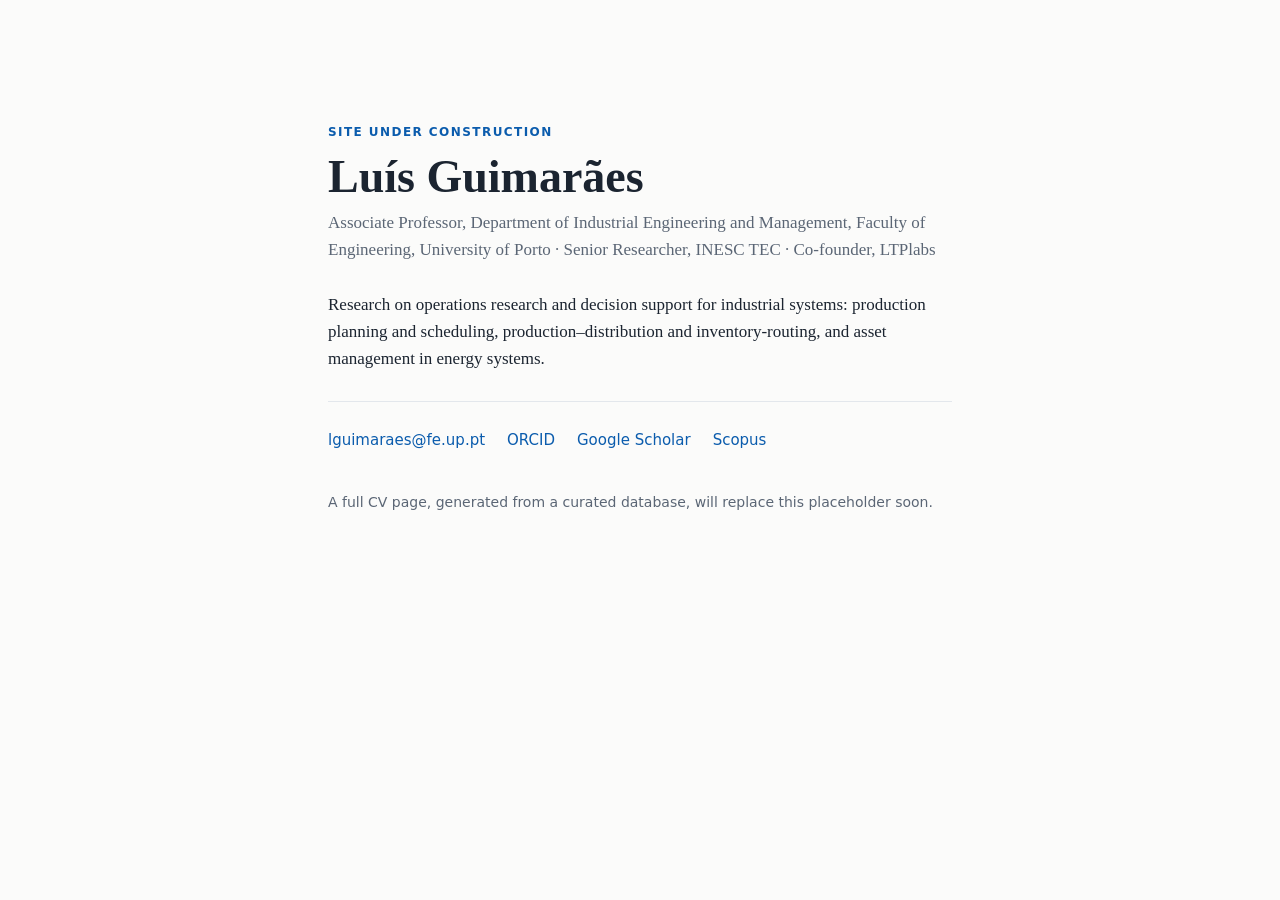
==== index.html @ d5c5f900 "Página provisória Co-Authored-By: Claude Opus 5.5 <noreply@anthropic.com> Claude-Session: https://cl" ====
<!DOCTYPE html>
<html lang="en">
<head>
<meta charset="utf-8">
<meta name="viewport" content="width=device-width, initial-scale=1">
<title>Luís Guimarães — Associate Professor, FEUP</title>
<meta name="description" content="Luís Guimarães, Associate Professor of Industrial Engineering and Management at the Faculty of Engineering, University of Porto. Operations research, production planning, asset management.">
<meta name="robots" content="noindex">
<style>
  :root { --ink:#1b2430; --muted:#5b6675; --line:#e3e7ec; --accent:#0b5cad; --bg:#fbfbfa; }
  * { box-sizing:border-box; }
  body { margin:0; background:var(--bg); color:var(--ink);
         font:17px/1.6 "Iowan Old Style","Palatino Linotype",Palatino,Georgia,serif; }
  main { max-width:680px; margin:0 auto; padding:14vh 28px 64px; }
  .tag { font:600 12px/1 system-ui,-apple-system,"Segoe UI",sans-serif; letter-spacing:.12em;
         text-transform:uppercase; color:var(--accent); }
  h1 { font-size:clamp(34px,6vw,46px); line-height:1.1; margin:14px 0 6px; font-weight:600; }
  .role { color:var(--muted); margin:0 0 28px; }
  hr { border:0; border-top:1px solid var(--line); margin:28px 0; }
  p { margin:0 0 14px; }
  nav { display:flex; flex-wrap:wrap; gap:10px 22px; font:500 15px/1.4 system-ui,-apple-system,"Segoe UI",sans-serif; }
  a { color:var(--accent); text-decoration:none; border-bottom:1px solid transparent; }
  a:hover, a:focus-visible { border-bottom-color:currentColor; }
  .note { margin-top:40px; font:14px/1.5 system-ui,-apple-system,"Segoe UI",sans-serif; color:var(--muted); }
</style>
</head>
<body>
<main>
  <div class="tag">Site under construction</div>
  <h1>Luís Guimarães</h1>
  <p class="role">Associate Professor, Department of Industrial Engineering and Management, Faculty of Engineering, University of Porto · Senior Researcher, INESC TEC · Co-founder, LTPlabs</p>
  <p>Research on operations research and decision support for industrial systems: production planning and scheduling, production–distribution and inventory-routing, and asset management in energy systems.</p>
  <hr>
  <nav aria-label="Profiles">
    <a href="mailto:lguimaraes@fe.up.pt">lguimaraes@fe.up.pt</a>
    <a href="https://orcid.org/0000-0002-6293-5691">ORCID</a>
    <a href="https://scholar.google.com/citations?user=n98JP14AAAAJ">Google Scholar</a>
    <a href="https://www.scopus.com/authid/detail.uri?authorId=37077129000">Scopus</a>
  </nav>
  <p class="note">A full CV page, generated from a curated database, will replace this placeholder soon.</p>
</main>
</body>
</html>
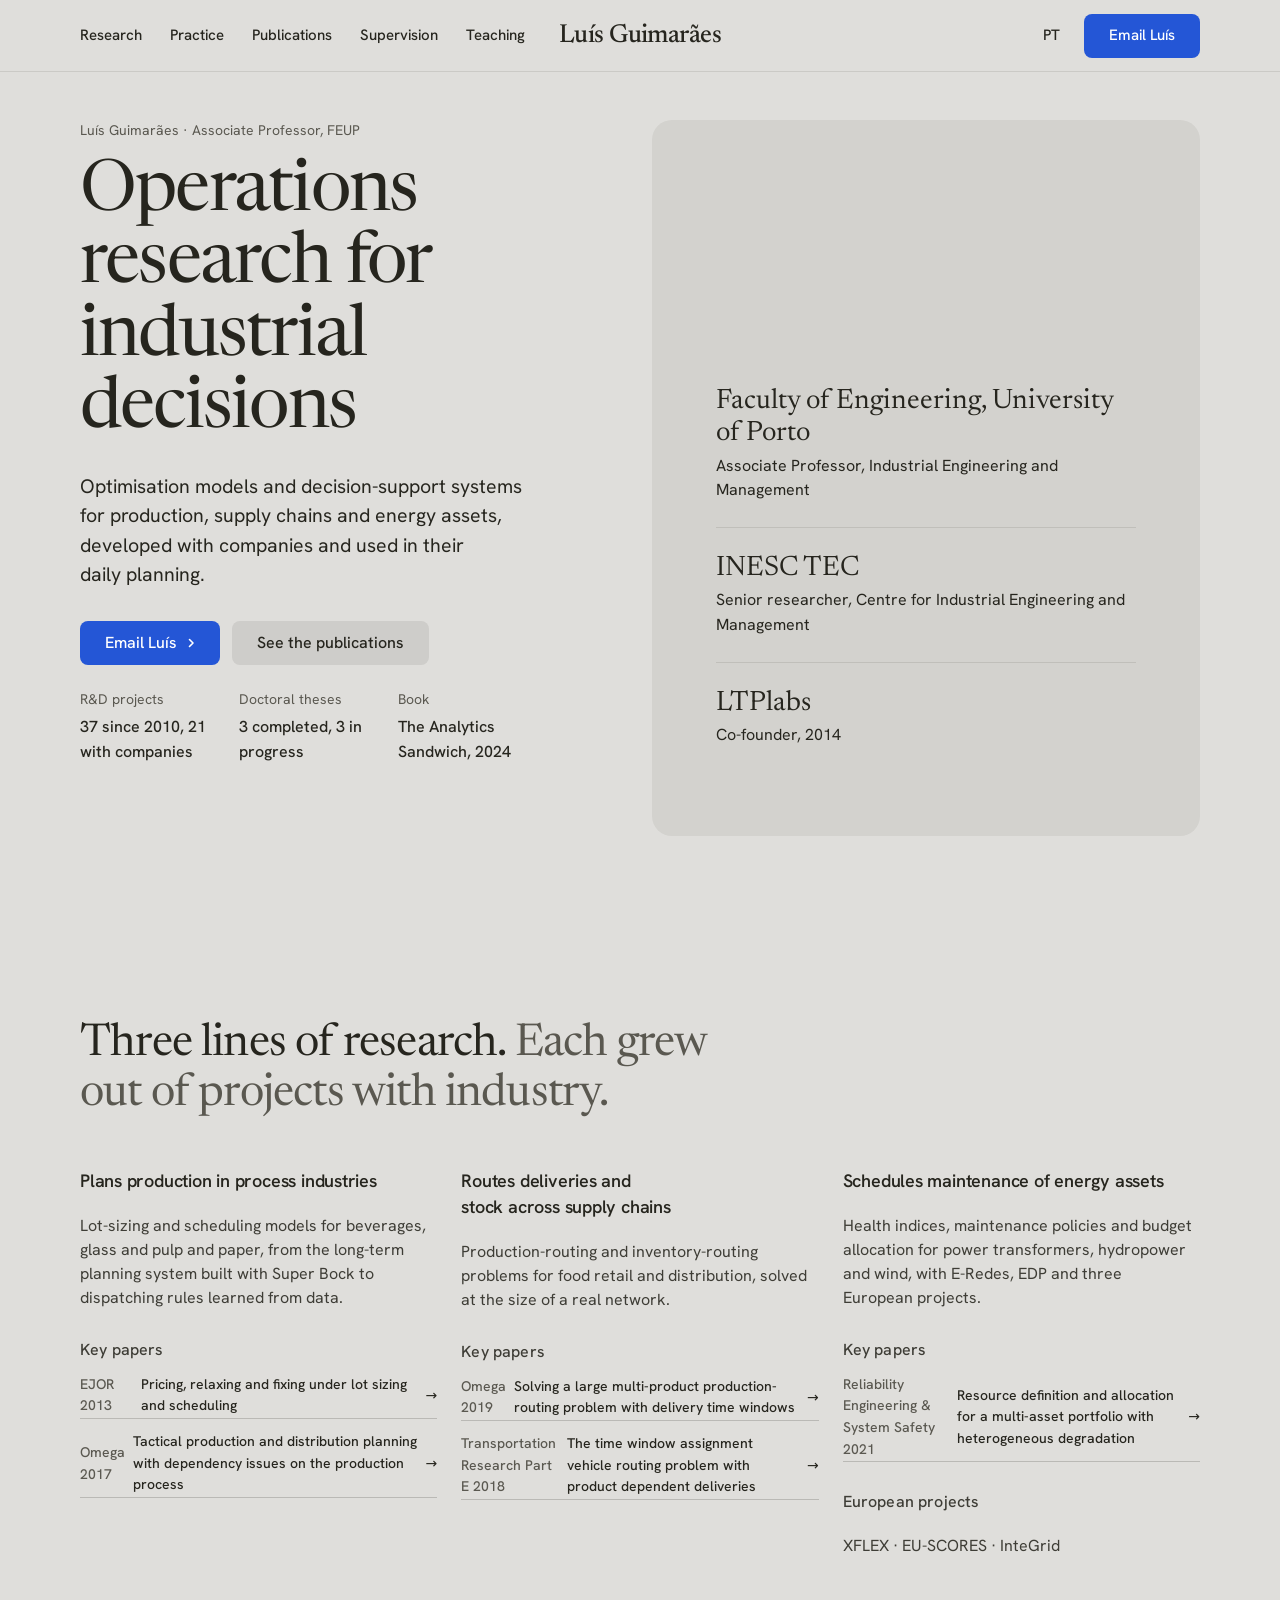
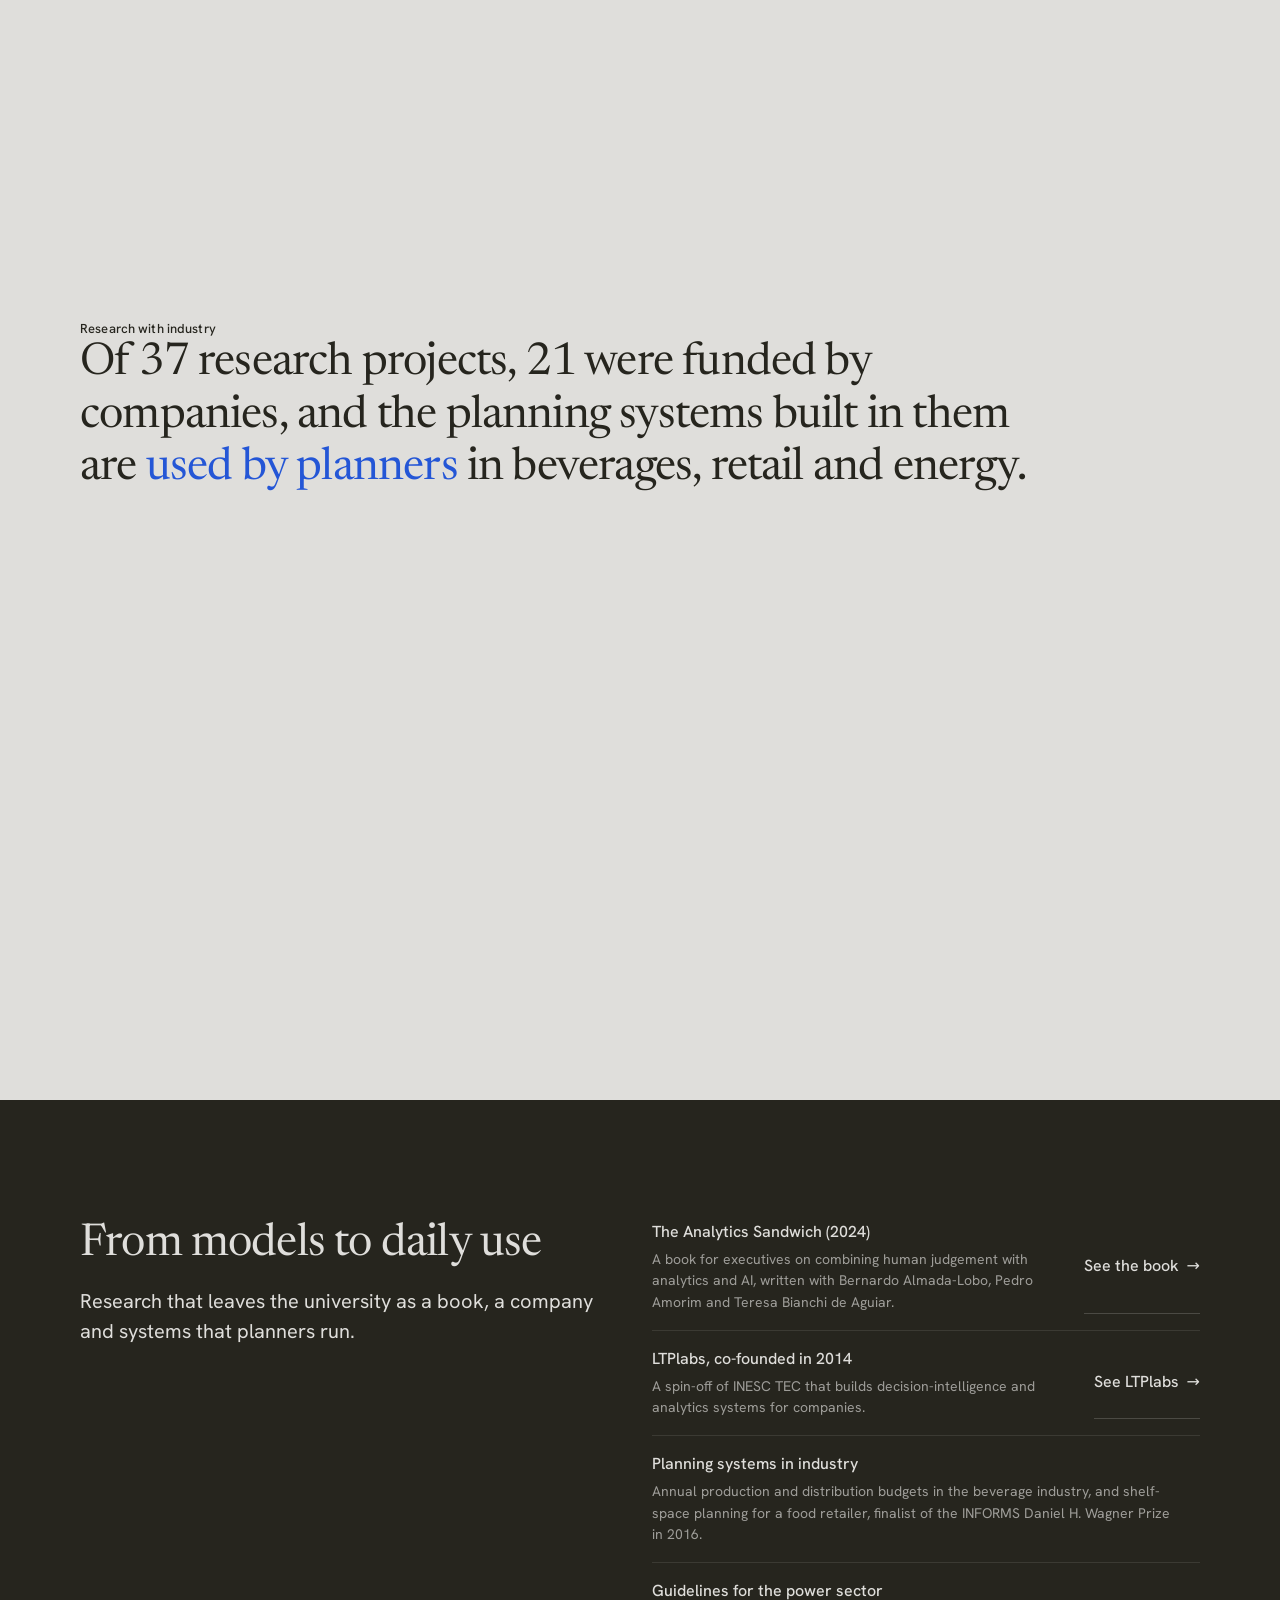
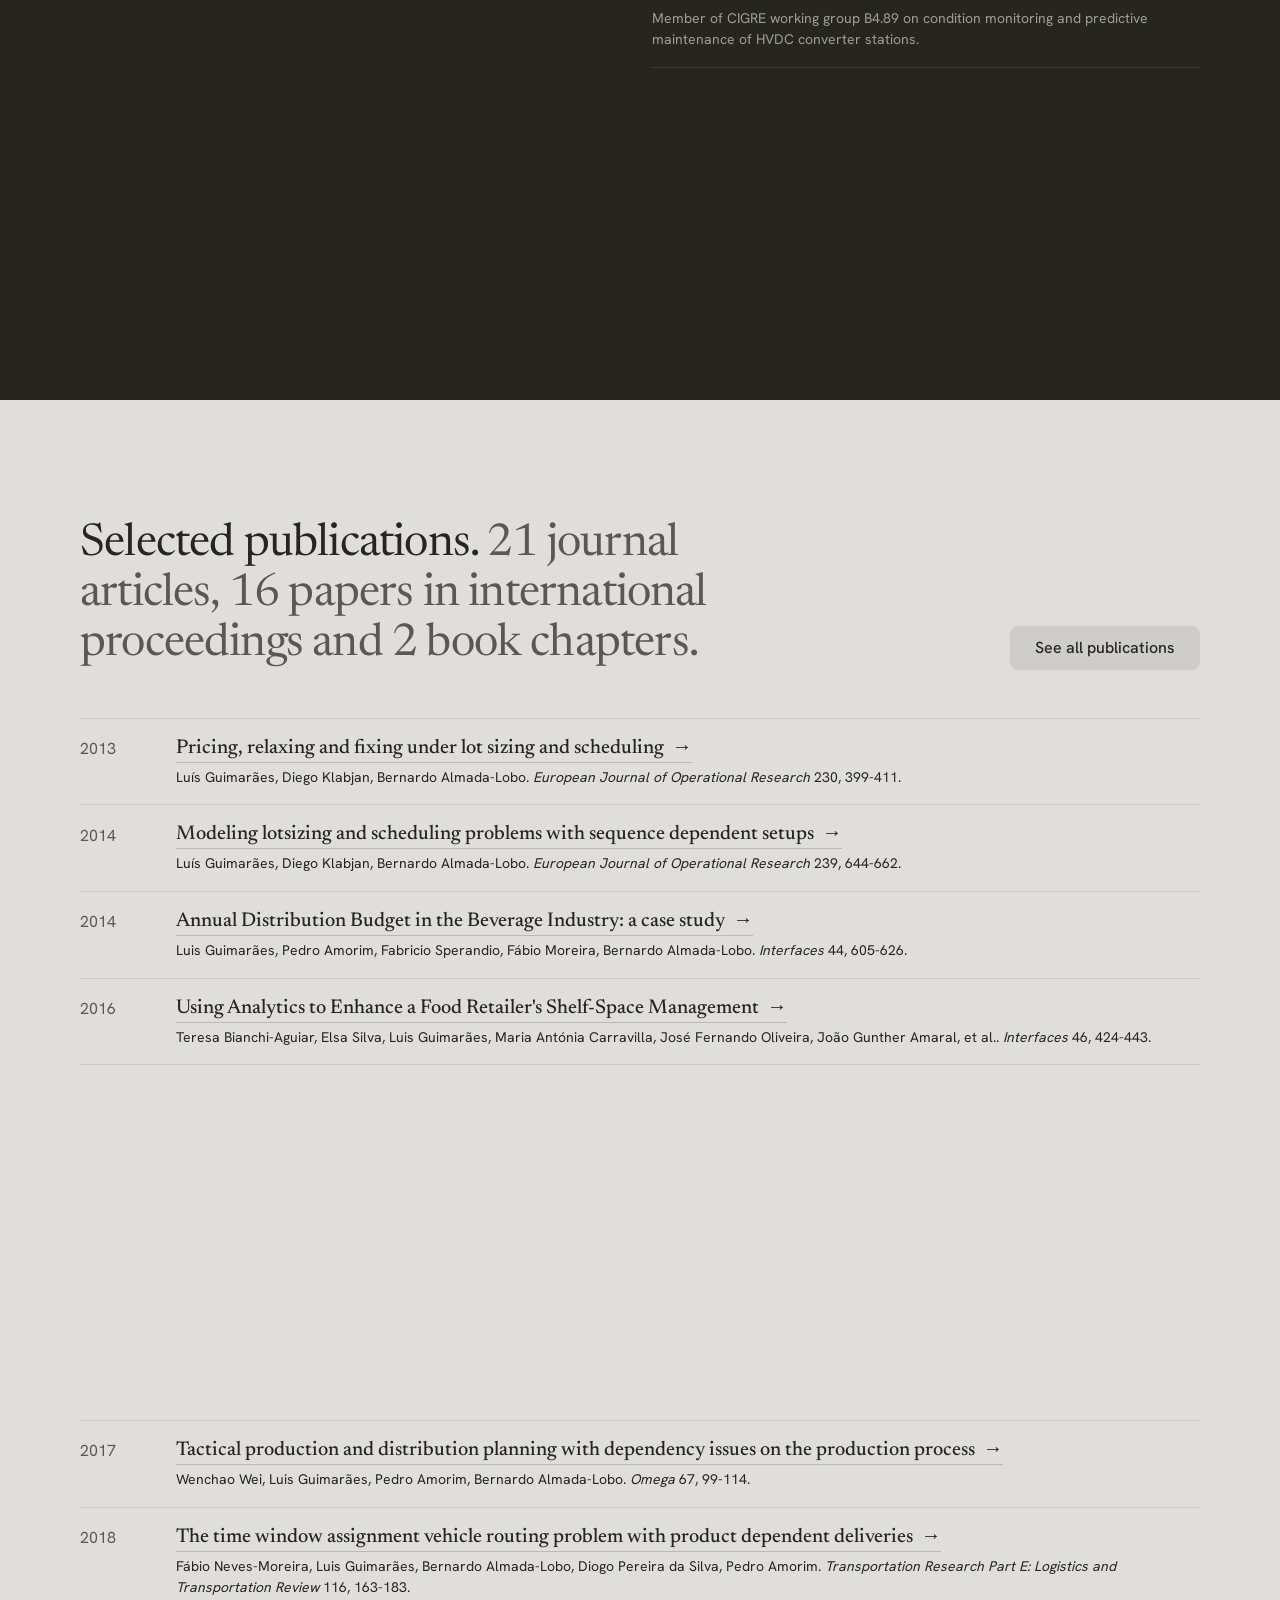
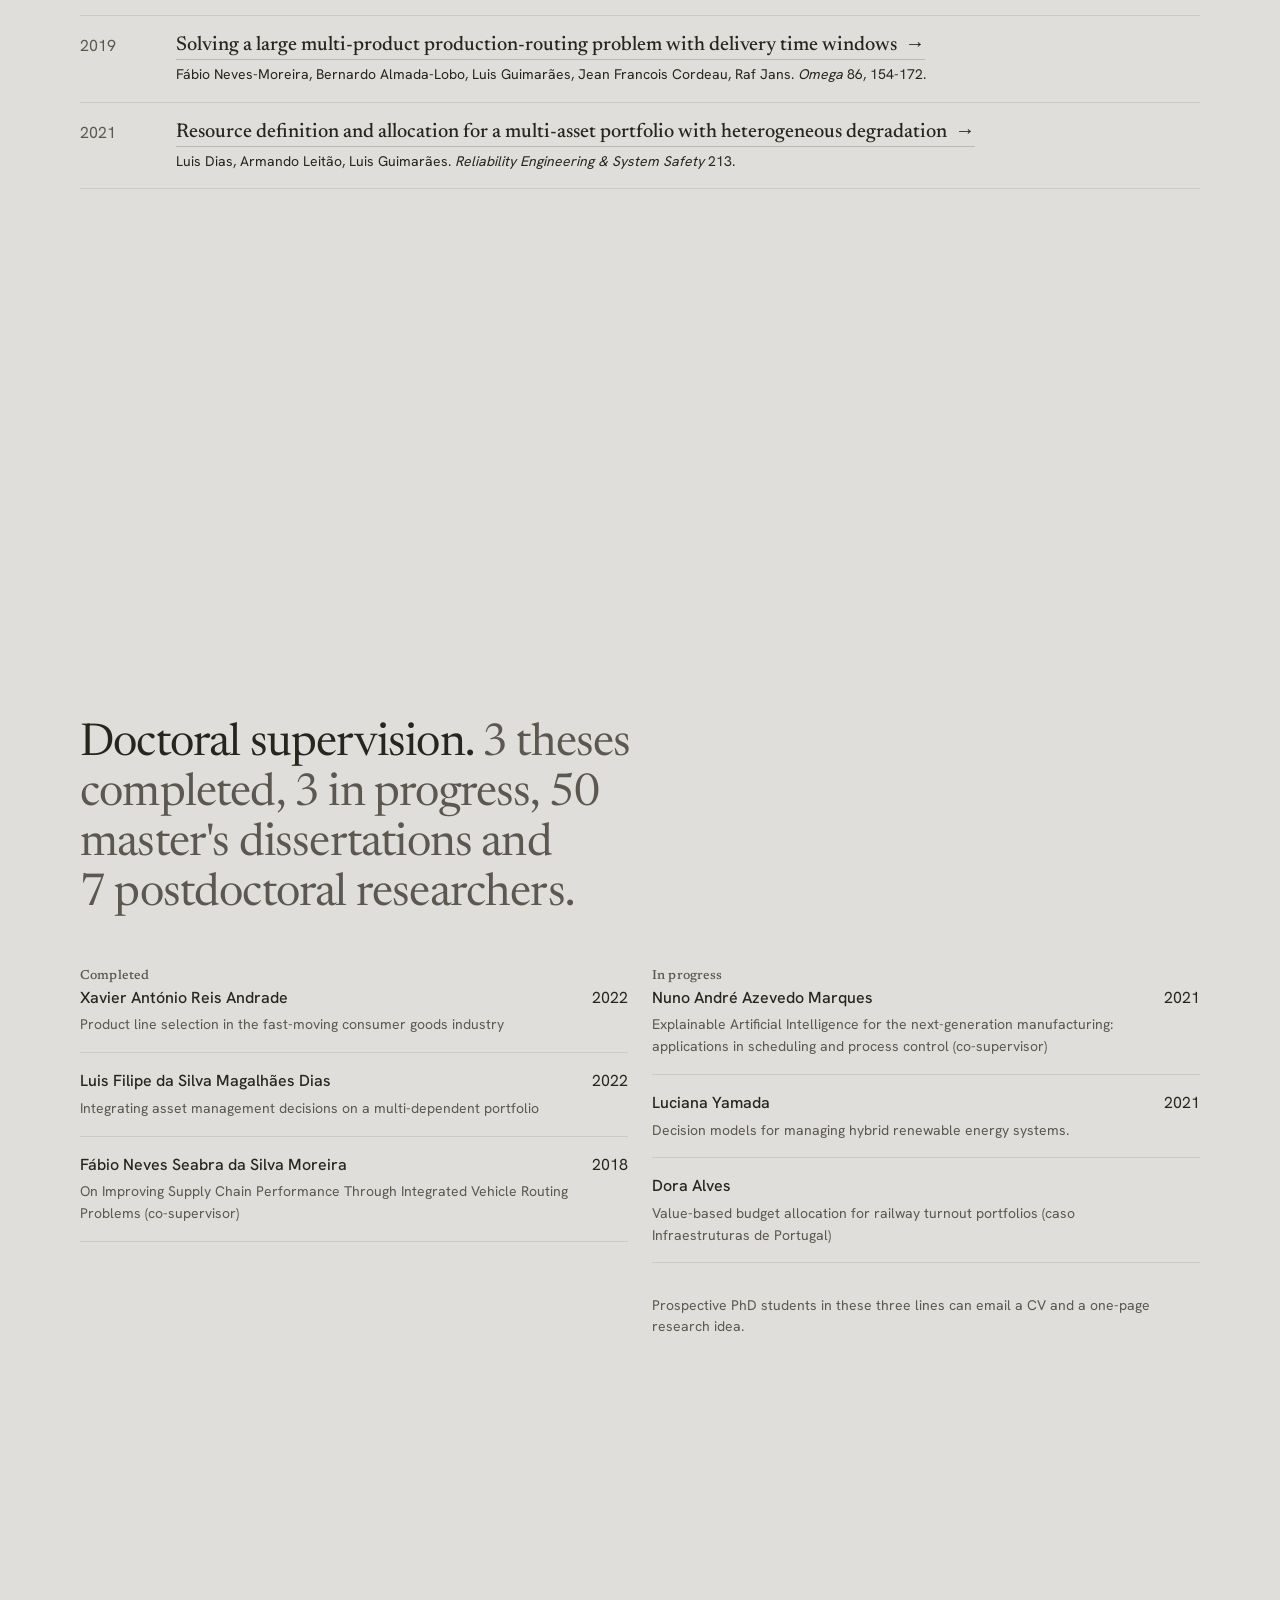
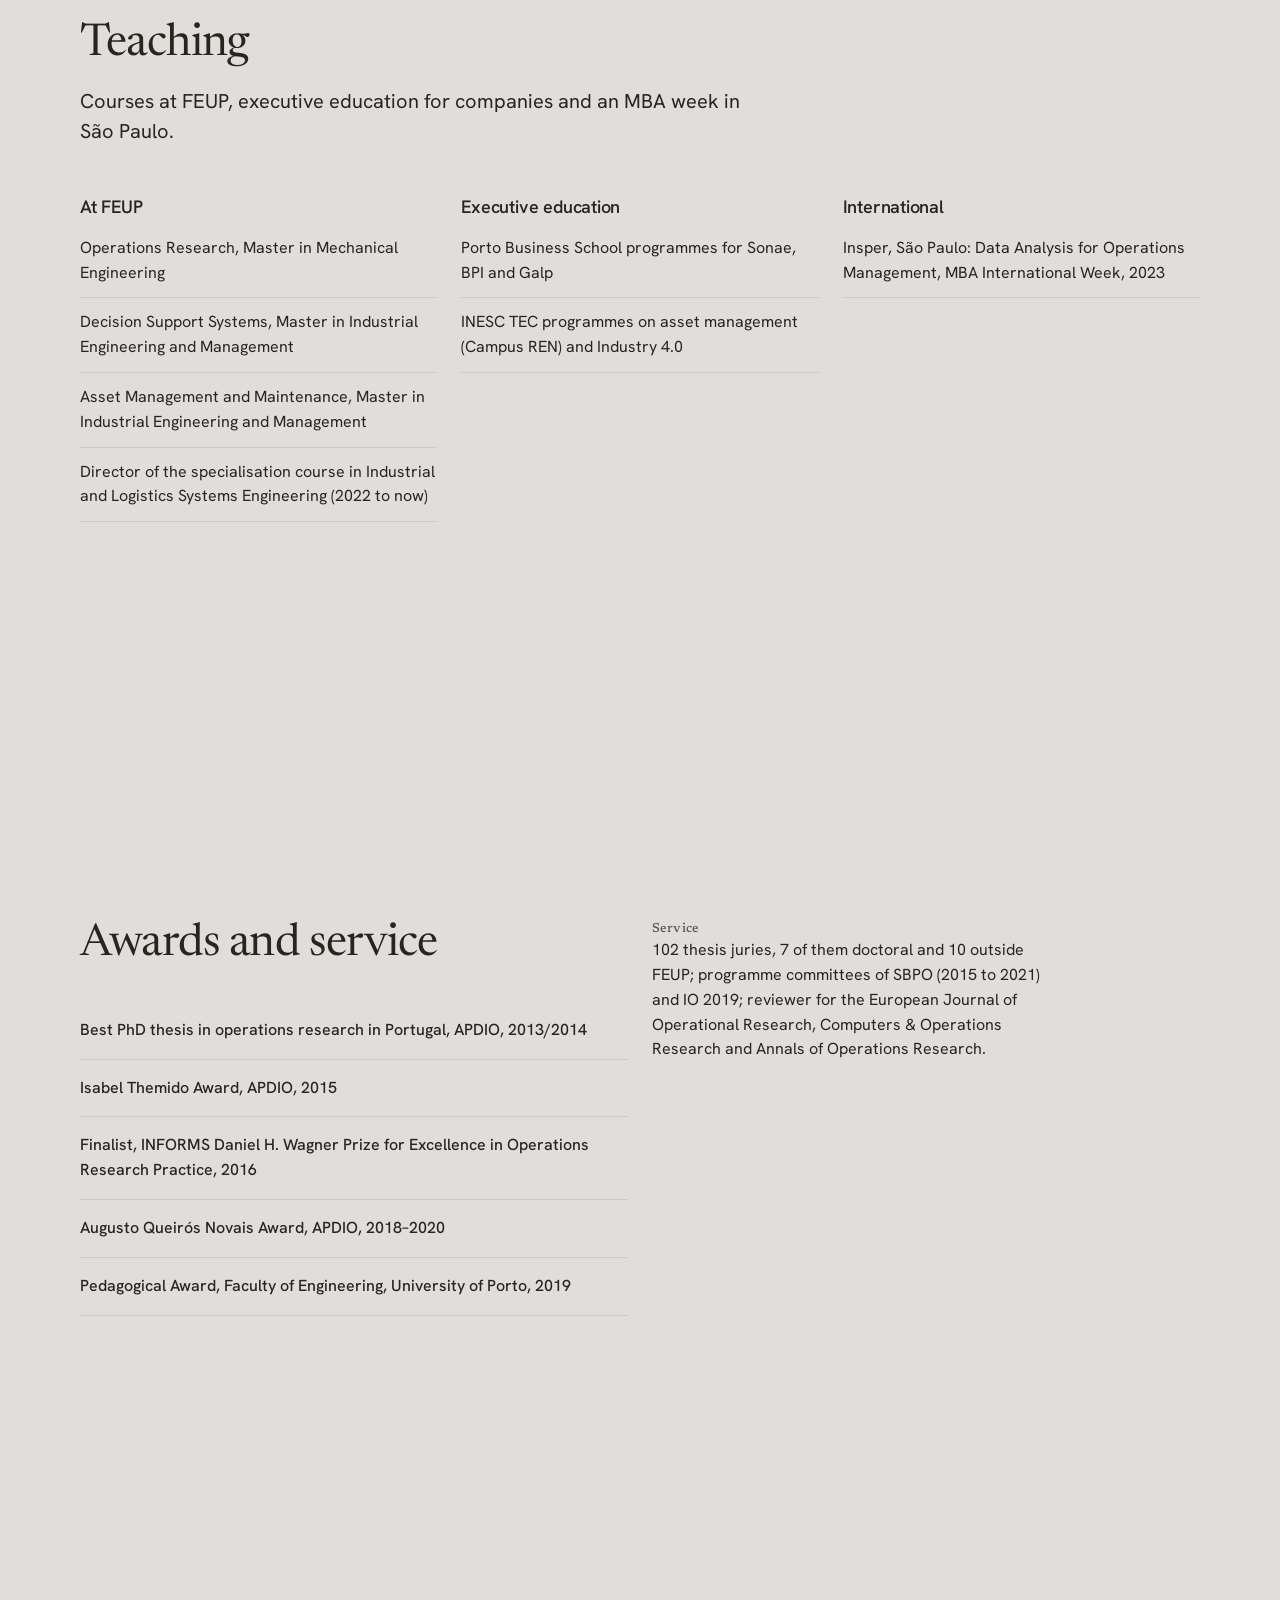
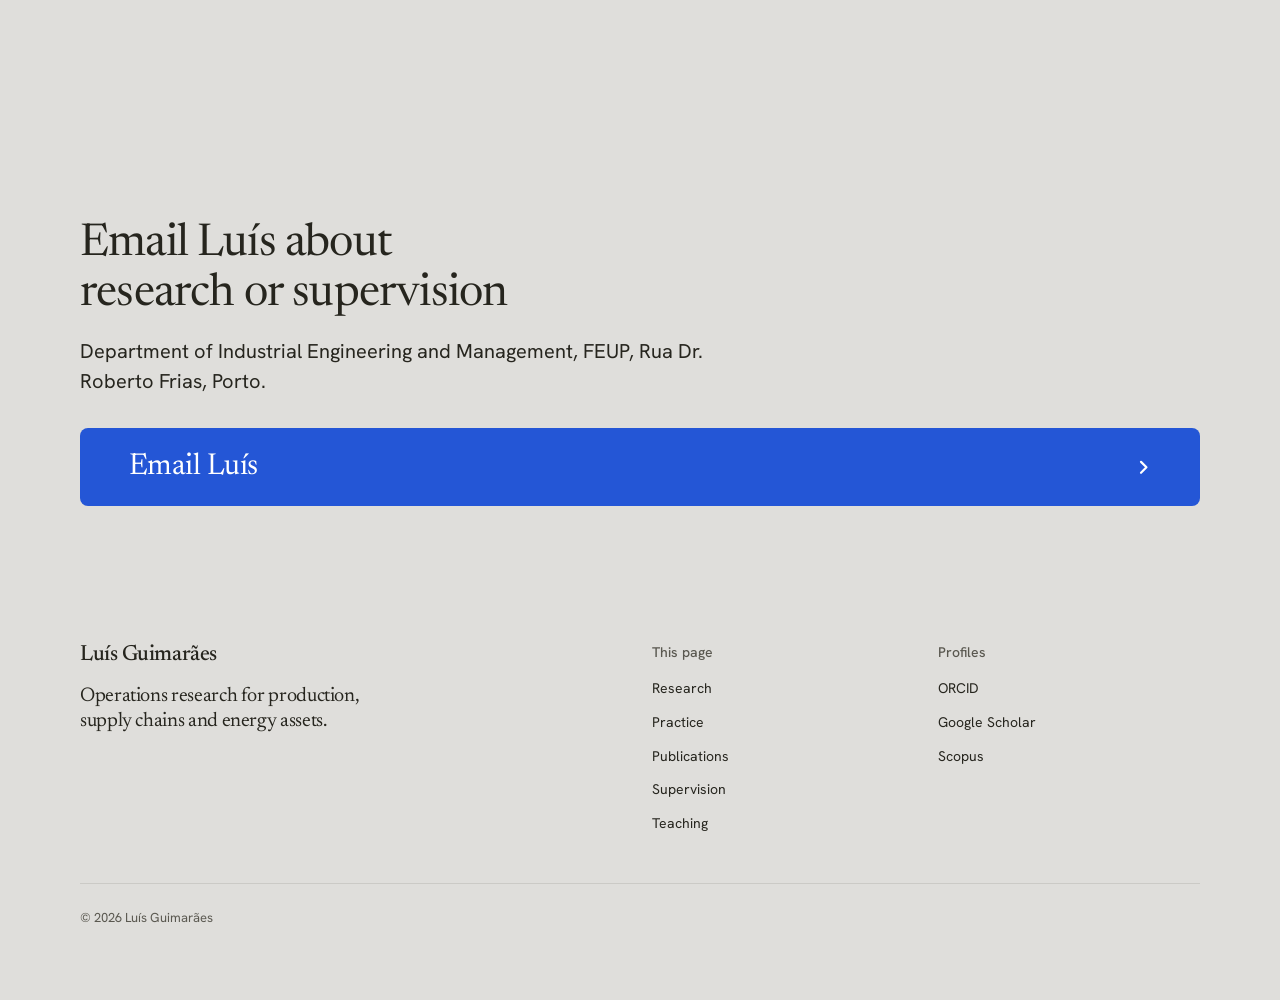
==== commit 7d90e44c: "site: gerado de cv-base@89d232d" ====
--- a/index.html
+++ b/index.html
@@ -1,43 +1,237 @@
-<!DOCTYPE html>
-<html lang="en">
+<!doctype html>
+<html lang="en" data-type="service" data-radius="soft" data-buttons="tonal" data-motion>
 <head>
 <meta charset="utf-8">
-<meta name="viewport" content="width=device-width, initial-scale=1">
-<title>Luís Guimarães — Associate Professor, FEUP</title>
-<meta name="description" content="Luís Guimarães, Associate Professor of Industrial Engineering and Management at the Faculty of Engineering, University of Porto. Operations research, production planning, asset management.">
-<meta name="robots" content="noindex">
+<meta name="viewport" content="width=device-width, initial-scale=1, viewport-fit=cover">
+<title>Luís Guimarães: operations research for industrial decisions, FEUP</title>
+<meta name="description" content="Luís Guimarães, Associate Professor at FEUP and senior researcher at INESC TEC, builds optimisation models and decision-support systems for production, supply chains and energy assets.">
+<meta property="og:type" content="profile">
+<meta property="og:title" content="Luís Guimarães: operations research for industrial decisions, FEUP">
+<meta property="og:description" content="Optimisation models and decision-support systems for production, supply chains and energy assets, developed with companies and used in their daily planning.">
+<meta name="twitter:card" content="summary">
+<link rel="icon" href="assets/favicon.svg" type="image/svg+xml">
+<meta name="theme-color" content="#dfdedb">
+<link rel="canonical" href="https://luis-guimaraes.github.io/">
+<link rel="alternate" hreflang="en" href="https://luis-guimaraes.github.io/">
+<link rel="alternate" hreflang="pt" href="https://luis-guimaraes.github.io/pt/">
+<meta name="site-kind" content="other">
+<meta name="page-type" content="service">
+<meta name="robots" content="noindex"><link rel="stylesheet" href="assets/system.css">
+<link rel="stylesheet" href="assets/ui/cards.css">
+<link rel="stylesheet" href="assets/motion/motion.css">
+<link rel="stylesheet" href="assets/layout/layout.css">
 <style>
-  :root { --ink:#1b2430; --muted:#5b6675; --line:#e3e7ec; --accent:#0b5cad; --bg:#fbfbfa; }
-  * { box-sizing:border-box; }
-  body { margin:0; background:var(--bg); color:var(--ink);
-         font:17px/1.6 "Iowan Old Style","Palatino Linotype",Palatino,Georgia,serif; }
-  main { max-width:680px; margin:0 auto; padding:14vh 28px 64px; }
-  .tag { font:600 12px/1 system-ui,-apple-system,"Segoe UI",sans-serif; letter-spacing:.12em;
-         text-transform:uppercase; color:var(--accent); }
-  h1 { font-size:clamp(34px,6vw,46px); line-height:1.1; margin:14px 0 6px; font-weight:600; }
-  .role { color:var(--muted); margin:0 0 28px; }
-  hr { border:0; border-top:1px solid var(--line); margin:28px 0; }
-  p { margin:0 0 14px; }
-  nav { display:flex; flex-wrap:wrap; gap:10px 22px; font:500 15px/1.4 system-ui,-apple-system,"Segoe UI",sans-serif; }
-  a { color:var(--accent); text-decoration:none; border-bottom:1px solid transparent; }
-  a:hover, a:focus-visible { border-bottom-color:currentColor; }
-  .note { margin-top:40px; font:14px/1.5 system-ui,-apple-system,"Segoe UI",sans-serif; color:var(--muted); }
+@font-face { font-family: "Newsreader"; src: url("assets/fonts/newsreader-latin-opsz-normal.woff2") format("woff2"); font-weight: 200 800; font-style: normal; font-display: swap; }
+@font-face { font-family: "Newsreader"; src: url("assets/fonts/newsreader-latin-opsz-italic.woff2") format("woff2"); font-weight: 200 800; font-style: italic; font-display: swap; }
+@font-face { font-family: "Hanken Grotesk"; src: url("assets/fonts/hanken-grotesk-latin-wght-normal.woff2") format("woff2"); font-weight: 100 900; font-style: normal; font-display: swap; }
+:root {
+  --p-bg: #dfdedb; --p-surface: #d3d2ce; --p-ink: #26251e; --p-muted: #5a5850;
+  --p-accent: #2456d6; --p-accent-ink: #ffffff; --p-action: #2456d6; --p-action-ink: #ffffff;
+  --p-inv-bg: #26251e; --p-inv-surface: #313029; --p-inv-ink: #dfdedb; --p-inv-muted: #9e9d99;
+  --p-inv-accent: #dfdedb; --p-inv-accent-ink: #26251e; --p-inv-action: #dfdedb; --p-inv-action-ink: #26251e;
+  --font-display: "Newsreader", Georgia, serif;
+  --font-text: "Hanken Grotesk", system-ui, sans-serif;
+  --display-weight: 400;
+  --display-tracking: -0.018em;
+  --display-tracking-xl: -0.025em;
+  --ly-scale: 1.06;
+}
 </style>
+<link rel="stylesheet" href="assets/site.css">
+<script>document.documentElement.classList.add('m-enter');setTimeout(()=>document.documentElement.classList.add('m-enter-done'),700)</script>
+<script>document.documentElement.classList.add('mo-js');setTimeout(()=>document.documentElement.classList.add('mo-safe'),2500)</script>
+<link rel="modulepreload" href="assets/moments/moments.js"><link rel="modulepreload" href="assets/moments/lib.js">
+<link rel="modulepreload" href="assets/moments/word-highlight/moment.js">
 </head>
 <body>
-<main>
-  <div class="tag">Site under construction</div>
-  <h1>Luís Guimarães</h1>
-  <p class="role">Associate Professor, Department of Industrial Engineering and Management, Faculty of Engineering, University of Porto · Senior Researcher, INESC TEC · Co-founder, LTPlabs</p>
-  <p>Research on operations research and decision support for industrial systems: production planning and scheduling, production–distribution and inventory-routing, and asset management in energy systems.</p>
-  <hr>
-  <nav aria-label="Profiles">
-    <a href="mailto:lguimaraes@fe.up.pt">lguimaraes@fe.up.pt</a>
-    <a href="https://orcid.org/0000-0002-6293-5691">ORCID</a>
-    <a href="https://scholar.google.com/citations?user=n98JP14AAAAJ">Google Scholar</a>
-    <a href="https://www.scopus.com/authid/detail.uri?authorId=37077129000">Scopus</a>
-  </nav>
-  <p class="note">A full CV page, generated from a curated database, will replace this placeholder soon.</p>
+<!-- type: service (personal academic page)
+     deal: palette stone-blueprint, type newsreader, radius soft, hero split, nav split, close type, footer columns,
+     rhythm dark-band, buttons tonal, mark wordmark; moment word-highlight (statement section).
+     Gerado por scripts/gerar_site.py a partir de data/ — não editar à mão. -->
+<header class="nav nav--split">
+  <div class="wrap nav__bar">
+    <a class="skip-link" href="#top">Skip to content</a>
+    <nav class="nav__links" aria-label="Main">
+      <div class="nav__item"><a class="nav__link" href="#research">Research</a></div>
+      <div class="nav__item"><a class="nav__link" href="#practice">Practice</a></div>
+      <div class="nav__item"><a class="nav__link" href="#publications">Publications</a></div>
+      <div class="nav__item"><a class="nav__link" href="#supervision">Supervision</a></div>
+      <div class="nav__item"><a class="nav__link" href="#teaching">Teaching</a></div>
+    </nav>
+    <a class="nav__logo" href="#top">Luís Guimarães</a>
+    <div class="nav__actions">
+      <a class="nav__link" href="pt/" hreflang="pt" lang="pt" aria-label="Português">PT</a>
+      <a class="btn btn--primary" href="mailto:lguimaraes@fe.up.pt">Email Luís</a>
+    </div>
+    <button class="nav__toggle" type="button" aria-expanded="false" aria-label="Menu"><svg width="18" height="18" viewBox="0 0 18 18" aria-hidden="true"><path d="M2 5h14M2 13h14" stroke="currentColor" stroke-width="1.6" stroke-linecap="round"/></svg></button>
+  </div>
+</header>
+
+<main id="top">
+  <section class="hero hero--split" data-enter aria-labelledby="hero-h">
+    <div class="wrap"><div class="hero-text grid hero__grid">
+      <div class="hero__text span-5">
+        <p class="hero__kicker">Luís Guimarães · Associate Professor, FEUP</p>
+        <h1 id="hero-h">Operations research for industrial decisions</h1>
+        <p class="hero__lead">Optimisation models and decision-support systems for production, supply chains and energy assets, developed with companies and used in their daily planning.</p>
+        <div class="btn-row">
+          <a class="btn btn--primary" href="mailto:lguimaraes@fe.up.pt">Email Luís<svg class="m-arrow" viewBox="0 0 12 12" aria-hidden="true"><path class="m-arrow__stem" d="M1 6h8"/><path class="m-arrow__head" d="M4.5 2.5 8 6l-3.5 3.5"/></svg></a>
+          <a class="btn btn--secondary" href="#publications">See the publications</a>
+        </div>
+        <dl class="hero-facts">
+<div><dt>R&amp;D projects</dt><dd>37 since 2010, 21 with companies</dd></div><div><dt>Doctoral theses</dt><dd>3 completed, 3 in progress</dd></div><div><dt>Book</dt><dd>The Analytics Sandwich, 2024</dd></div>        </dl>
+      </div>
+      <!-- retrato em falta: templates/web/img/retrato.jpg. Até lá, as afiliações ocupam o lugar da fotografia. -->
+      <div class="hero__media hero__media--card span-6 start-7">
+        <ul class="affil">
+<li><span class="affil__name">Faculty of Engineering, University of Porto</span><span class="affil__role">Associate Professor, Industrial Engineering and Management</span></li><li><span class="affil__name">INESC TEC</span><span class="affil__role">Senior researcher, Centre for Industrial Engineering and Management</span></li><li><span class="affil__name">LTPlabs</span><span class="affil__role">Co-founder, 2014</span></li>        </ul>
+      </div>
+    </div></div>
+  </section>
+
+  <section class="section" id="research" aria-labelledby="research-h">
+    <div class="wrap">
+      <div class="section-head"><h2 id="research-h">Three lines of research. <span class="muted">Each grew out of projects with industry.</span></h2></div>
+      <div class="grid grid--top">
+        <article class="card card--open span-4 line-card">
+          <h3>Plans production in process industries</h3>
+          <p>Lot-sizing and scheduling models for beverages, glass and pulp and paper, from the long-term planning system built with Super Bock to dispatching rules learned from data.</p>
+          <p class="t-label muted">Key papers</p>
+          <ul class="refs"><li><a class="link" href="https://doi.org/10.1016/j.ejor.2013.04.030"><span class="refs__venue">EJOR 2013</span> Pricing, relaxing and fixing under lot sizing and scheduling</a></li><li><a class="link" href="https://doi.org/10.1016/j.omega.2016.04.004"><span class="refs__venue">Omega 2017</span> Tactical production and distribution planning with dependency issues on the production process</a></li></ul>
+        </article>
+        <article class="card card--open span-4 line-card">
+          <h3>Routes deliveries and stock across supply chains</h3>
+          <p>Production-routing and inventory-routing problems for food retail and distribution, solved at the size of a real network.</p>
+          <p class="t-label muted">Key papers</p>
+          <ul class="refs"><li><a class="link" href="https://doi.org/10.1016/j.omega.2018.07.006"><span class="refs__venue">Omega 2019</span> Solving a large multi-product production-routing problem with delivery time windows</a></li><li><a class="link" href="https://doi.org/10.1016/j.tre.2018.03.004"><span class="refs__venue">Transportation Research Part E 2018</span> The time window assignment vehicle routing problem with product dependent deliveries</a></li></ul>
+        </article>
+        <article class="card card--open span-4 line-card">
+          <h3>Schedules maintenance of energy assets</h3>
+          <p>Health indices, maintenance policies and budget allocation for power transformers, hydropower and wind, with E-Redes, EDP and three European projects.</p>
+          <p class="t-label muted">Key papers</p>
+          <ul class="refs"><li><a class="link" href="https://doi.org/10.1016/j.ress.2021.107768"><span class="refs__venue">Reliability Engineering &amp; System Safety 2021</span> Resource definition and allocation for a multi-asset portfolio with heterogeneous degradation</a></li></ul>
+<p class="t-label muted">European projects</p>
+          <p class="t-small">XFLEX · EU-SCORES · InteGrid</p>        </article>
+      </div>
+    </div>
+  </section>
+
+  <section class="section statement" id="statement" data-moment="word-highlight" aria-label="Research with industry">
+    <div class="wrap">
+      <p class="t-label">Research with industry</p>
+      <p class="mo-wh__text">Of 37 research projects, 21 were funded by companies, and the planning systems built in them are <strong>used by planners</strong> in beverages, retail and energy.</p>
+    </div>
+  </section>
+
+  <section class="section ground-inverse" id="practice" aria-labelledby="practice-h">
+    <div class="wrap grid grid--top">
+      <div class="span-6">
+        <div class="section-head"><h2 id="practice-h">From models to daily use</h2><p>Research that leaves the university as a book, a company and systems that planners run.</p></div>
+      </div>
+      <ul class="rows span-6 start-7">
+        <li><span class="rows__name">The Analytics Sandwich (2024)<small>A book for executives on combining human judgement with analytics and AI, written with Bernardo Almada-Lobo, Pedro Amorim and Teresa Bianchi de Aguiar.</small></span><a class="rows__value link" href="https://theanalyticssandwich.ltplabs.com">See the book</a></li>
+        <li><span class="rows__name">LTPlabs, co-founded in 2014<small>A spin-off of INESC TEC that builds decision-intelligence and analytics systems for companies.</small></span><a class="rows__value link" href="https://ltplabs.com">See LTPlabs</a></li>
+        <li><span class="rows__name">Planning systems in industry<small>Annual production and distribution budgets in the beverage industry, and shelf-space planning for a food retailer, finalist of the INFORMS Daniel H. Wagner Prize in 2016.</small></span><span class="rows__value"></span></li>
+        <li><span class="rows__name">Guidelines for the power sector<small>Member of CIGRE working group B4.89 on condition monitoring and predictive maintenance of HVDC converter stations.</small></span><span class="rows__value"></span></li>
+      </ul>
+    </div>
+  </section>
+
+  <section class="section g2" id="publications" aria-labelledby="pubs-h">
+    <div class="wrap">
+      <div class="group">
+        <div class="section-head section-head--split">
+          <div><h2 id="pubs-h">Selected publications. <span class="muted">21 journal articles, 16 papers in international proceedings and 2 book chapters.</span></h2>
+</div>
+          <a class="btn btn--secondary" href="publications.html">See all publications</a>
+        </div>
+        <ol class="pubs">
+          <li><span class="pubs__year">2013</span><span class="pubs__body"><span class="pubs__title"><a class="link" href="https://doi.org/10.1016/j.ejor.2013.04.030">Pricing, relaxing and fixing under lot sizing and scheduling</a></span><span class="pubs__meta">Luís Guimarães, Diego Klabjan, Bernardo Almada-Lobo. <em>European Journal of Operational Research</em> 230, 399-411.</span></span></li>
+          <li><span class="pubs__year">2014</span><span class="pubs__body"><span class="pubs__title"><a class="link" href="https://doi.org/10.1016/j.ejor.2014.05.018">Modeling lotsizing and scheduling problems with sequence dependent setups</a></span><span class="pubs__meta">Luís Guimarães, Diego Klabjan, Bernardo Almada-Lobo. <em>European Journal of Operational Research</em> 239, 644-662.</span></span></li>
+          <li><span class="pubs__year">2014</span><span class="pubs__body"><span class="pubs__title"><a class="link" href="https://doi.org/10.1287/inte.2014.0747">Annual Distribution Budget in the Beverage Industry: a case study</a></span><span class="pubs__meta">Luis Guimarães, Pedro Amorim, Fabricio Sperandio, Fábio Moreira, Bernardo Almada-Lobo. <em>Interfaces</em> 44, 605-626.</span></span></li>
+          <li><span class="pubs__year">2016</span><span class="pubs__body"><span class="pubs__title"><a class="link" href="https://doi.org/10.1287/inte.2016.0859">Using Analytics to Enhance a Food Retailer&#39;s Shelf-Space Management</a></span><span class="pubs__meta">Teresa Bianchi-Aguiar, Elsa Silva, Luis Guimarães, Maria Antónia Carravilla, José Fernando Oliveira, João Gunther Amaral, et al.. <em>Interfaces</em> 46, 424-443.</span></span></li>
+        </ol>
+      </div>
+      <div class="group">
+        <ol class="pubs">
+          <li><span class="pubs__year">2017</span><span class="pubs__body"><span class="pubs__title"><a class="link" href="https://doi.org/10.1016/j.omega.2016.04.004">Tactical production and distribution planning with dependency issues on the production process</a></span><span class="pubs__meta">Wenchao Wei, Luis Guimarães, Pedro Amorim, Bernardo Almada-Lobo. <em>Omega</em> 67, 99-114.</span></span></li>
+          <li><span class="pubs__year">2018</span><span class="pubs__body"><span class="pubs__title"><a class="link" href="https://doi.org/10.1016/j.tre.2018.03.004">The time window assignment vehicle routing problem with product dependent deliveries</a></span><span class="pubs__meta">Fábio Neves-Moreira, Luis Guimarães, Bernardo Almada-Lobo, Diogo Pereira da Silva, Pedro Amorim. <em>Transportation Research Part E: Logistics and Transportation Review</em> 116, 163-183.</span></span></li>
+          <li><span class="pubs__year">2019</span><span class="pubs__body"><span class="pubs__title"><a class="link" href="https://doi.org/10.1016/j.omega.2018.07.006">Solving a large multi-product production-routing problem with delivery time windows</a></span><span class="pubs__meta">Fábio Neves-Moreira, Bernardo Almada-Lobo, Luis Guimarães, Jean Francois Cordeau, Raf Jans. <em>Omega</em> 86, 154-172.</span></span></li>
+          <li><span class="pubs__year">2021</span><span class="pubs__body"><span class="pubs__title"><a class="link" href="https://doi.org/10.1016/j.ress.2021.107768">Resource definition and allocation for a multi-asset portfolio with heterogeneous degradation</a></span><span class="pubs__meta">Luis Dias, Armando Leitão, Luis Guimarães. <em>Reliability Engineering &amp; System Safety</em> 213.</span></span></li>
+        </ol>
+      </div>
+    </div>
+  </section>
+
+  <section class="section" id="supervision" aria-labelledby="sup-h">
+    <div class="wrap">
+      <div class="section-head"><h2 id="sup-h">Doctoral supervision. <span class="muted">3 theses completed, 3 in progress, 50 master&#39;s dissertations and 7 postdoctoral researchers.</span></h2></div>
+      <div class="grid grid--top">
+        <div class="span-6">
+          <h3 class="t-label muted">Completed</h3>
+          <ul class="rows"><li><span class="rows__name">Xavier António Reis Andrade<small>Product line selection in the fast-moving consumer goods industry</small></span><span class="rows__value">2022</span></li><li><span class="rows__name">Luis Filipe da Silva Magalhães Dias<small>Integrating asset management decisions on a multi-dependent portfolio</small></span><span class="rows__value">2022</span></li><li><span class="rows__name">Fábio Neves Seabra da Silva Moreira<small>On Improving Supply Chain Performance Through Integrated Vehicle Routing Problems (co-supervisor)</small></span><span class="rows__value">2018</span></li></ul>
+        </div>
+        <div class="span-6">
+          <h3 class="t-label muted">In progress</h3>
+          <ul class="rows"><li><span class="rows__name">Nuno André Azevedo Marques<small>Explainable Artificial Intelligence for the next-generation manufacturing: applications in scheduling and process control (co-supervisor)</small></span><span class="rows__value">2021</span></li><li><span class="rows__name">Luciana Yamada<small>Decision models for managing hybrid renewable energy systems.</small></span><span class="rows__value">2021</span></li><li><span class="rows__name">Dora Alves<small>Value-based budget allocation for railway turnout portfolios (caso Infraestruturas de Portugal)</small></span><span class="rows__value"></span></li></ul>
+          <p class="t-small note">Prospective PhD students in these three lines can email a CV and a one-page research idea.</p>
+        </div>
+      </div>
+    </div>
+  </section>
+
+  <section class="section" id="teaching" aria-labelledby="teach-h">
+    <div class="wrap">
+      <div class="section-head"><h2 id="teach-h">Teaching</h2><p>Courses at FEUP, executive education for companies and an MBA week in São Paulo.</p></div>
+      <div class="grid grid--top">
+        <div class="card card--open span-4 teach-col"><h3>At FEUP</h3><ul><li>Operations Research, Master in Mechanical Engineering</li><li>Decision Support Systems, Master in Industrial Engineering and Management</li><li>Asset Management and Maintenance, Master in Industrial Engineering and Management</li><li>Director of the specialisation course in Industrial and Logistics Systems Engineering (2022 to now)</li></ul></div>
+        <div class="card card--open span-4 teach-col"><h3>Executive education</h3><ul><li>Porto Business School programmes for Sonae, BPI and Galp</li><li>INESC TEC programmes on asset management (Campus REN) and Industry 4.0</li></ul></div>
+        <div class="card card--open span-4 teach-col"><h3>International</h3><ul><li>Insper, São Paulo: Data Analysis for Operations Management, MBA International Week, 2023</li></ul></div>
+      </div>
+    </div>
+  </section>
+
+  <section class="section" id="recognition" aria-labelledby="rec-h">
+    <div class="wrap grid grid--top">
+      <div class="span-6">
+        <div class="section-head"><h2 id="rec-h">Awards and service</h2></div>
+        <ul class="rows"><li><span class="rows__name">Best PhD thesis in operations research in Portugal, APDIO, 2013/2014</span></li><li><span class="rows__name">Isabel Themido Award, APDIO, 2015</span></li><li><span class="rows__name">Finalist, INFORMS Daniel H. Wagner Prize for Excellence in Operations Research Practice, 2016</span></li><li><span class="rows__name">Augusto Queirós Novais Award, APDIO, 2018–2020</span></li><li><span class="rows__name">Pedagogical Award, Faculty of Engineering, University of Porto, 2019</span></li></ul>
+      </div>
+      <div class="span-6 start-7 service">
+        <h3 class="t-label muted">Service</h3>
+        <p>102 thesis juries, 7 of them doctoral and 10 outside FEUP; programme committees of SBPO (2015 to 2021) and IO 2019; reviewer for the European Journal of Operational Research, Computers &amp; Operations Research and Annals of Operations Research.</p>
+      </div>
+    </div>
+  </section>
 </main>
+
+<footer class="footer closing" id="contact" aria-labelledby="close-h">
+  <div class="wrap">
+    <div class="closing__cta close--type">
+      <div class="section-head">
+        <h2 id="close-h">Email Luís about research or supervision</h2>
+        <p>Department of Industrial Engineering and Management, FEUP, Rua Dr. Roberto Frias, Porto.</p>
+      </div>
+      <a class="btn btn--primary btn--xl btn--wide" href="mailto:lguimaraes@fe.up.pt">Email Luís<svg class="m-arrow" viewBox="0 0 12 12" aria-hidden="true"><path class="m-arrow__stem" d="M1 6h8"/><path class="m-arrow__head" d="M4.5 2.5 8 6l-3.5 3.5"/></svg></a>
+    </div>
+    <div class="closing__links">
+      <div class="grid">
+        <div class="span-6 stack-4">
+          <a class="nav__logo" href="#top">Luís Guimarães</a>
+          <p class="footer__lede">Operations research for production, supply chains and energy assets.</p>
+        </div>
+        <div class="span-3 start-7 footer__col"><h3>This page</h3><ul>
+          <li><a href="#research">Research</a></li><li><a href="#practice">Practice</a></li>
+          <li><a href="#publications">Publications</a></li><li><a href="#supervision">Supervision</a></li><li><a href="#teaching">Teaching</a></li></ul></div>
+        <div class="span-3 footer__col"><h3>Profiles</h3><ul>
+          <li><a href="https://orcid.org/0000-0002-6293-5691">ORCID</a></li><li><a href="https://scholar.google.com/citations?user=n98JP14AAAAJ">Google Scholar</a></li><li><a href="https://www.scopus.com/authid/detail.uri?authorId=37077129000">Scopus</a></li></ul></div>
+      </div>
+      <div class="footer__legal"><span>&copy; 2026 Luís Guimarães</span></div>
+    </div>
+  </div>
+</footer>
+<script type="module" src="assets/system.js"></script>
+<script type="module" src="assets/motion/motion.js"></script>
+<script type="module" src="assets/layout/layout.js"></script>
 </body>
-</html>
+</html>
--- a/assets/system.css
+++ b/assets/system.css
@@ -0,0 +1,1328 @@
+/*
+  taste-skill system.css - the one system for the page. Link it first, then assets/ui/cards.css (the
+  feature card, its panel and the fragment placements), then set the palette (--p-*), the fonts and
+  the radius set on :root in the page (node scripts/start.mjs prints that block).
+  Do not add a second grid, spacing scale, type scale, radius scale, button or card style.
+*/
+
+/* ---------------------------------------------------------------- tokens */
+:root {
+  /* palette (hex only; fx.js reads --bg --surface --ink --muted --accent --accent-ink) */
+  --p-bg: #ffffff;
+  --p-surface: #f4f4f4;
+  --p-ink: #111111;
+  --p-muted: #6b6b6b;
+  --p-accent: #1a4be0;
+  --p-accent-ink: #ffffff;
+  --p-action: #1a4be0;      /* buttons, links, focus: the accent, or the ink when the accent is too pale */
+  --p-action-ink: #ffffff;
+  --p-inv-bg: #111111;
+  --p-inv-surface: #1c1c1c;
+  --p-inv-ink: #f4f4f4;
+  --p-inv-muted: #a3a3a3;
+  --p-inv-accent: #ffffff;
+  --p-inv-accent-ink: #111111;
+  --p-inv-action: #ffffff;
+  --p-inv-action-ink: #111111;
+  /* the lit ground behind UI and in the closing band (references/cards.md), one per page, tech pages only
+     (none on kind other, which is flat): <html data-ground="sand|sky|sage|painting">. system.js gives it to every ground
+     that holds UI, on light and dark pages alike; --hue on one panel changes only its accent */
+  --ground-bg: #d9ccb7; --ground-surface: #e9e0d2; --ground-ink: #2a2622; --ground-muted: #5a534a; --ground-accent: #a8794a;
+
+  /* fonts */
+  --font-display: system-ui, -apple-system, "Segoe UI", sans-serif;
+  --font-text: system-ui, -apple-system, "Segoe UI", sans-serif;
+  --font-mono: ui-monospace, "SFMono-Regular", Menlo, Consolas, monospace;
+  --display-weight: 400;    /* headlines 400; 500 on a tech page (software, gaming, hardware) */
+  --display-tracking: -0.025em;
+
+  /* the page rhythm (references/layout-v4.md): one section per screen. The header is fixed and
+     --nav tall; every section is padded --padt above and --padb (plus the phone action bar, --bar)
+     below, and is exactly one or two screens tall (--h: 1 or 2; --hm on a phone). The hero's words
+     start --hgap under the header and its content ends --hpadb above the fold. */
+  --nav: 72px;
+  --padt: 120px;
+  --padb: 72px;
+  --hgap: 48px;
+  --hpadb: 64px;
+  --bar: 0px;
+  /* grid: one .wrap (alias .container) for the header, every section and the footer, the same
+     --gut on both sides: 1280 wide at x 80-1360 at 1440, 342 at x 24-366 at 390 */
+  --container: 1280px;
+  --gut: 80px;
+  --pad: var(--gut);
+  --gutter: 24px;
+
+  /* spacing: 4/8 scale */
+  --s-1: 4px;  --s-2: 8px;  --s-3: 12px; --s-4: 16px; --s-5: 24px;
+  --s-6: 32px; --s-7: 48px; --s-8: 64px; --s-9: 96px; --s-10: 128px;
+  --section: 40px;      /* only a .section outside main (the kit's demo pages); every main > section and
+                           footer.closing take --padt and --padb */
+  --section-band: 56px; /* the same for an older footer outside footer.closing */
+  --head-gap: 48px;     /* the one heading-to-content gap, 32 on a phone (layout.css reads it as --ly-head-gap) */
+  --card-pad: 16px;     /* card padding (cards.css sets its own for cards with a panel) */
+  --card-gap: 16px;     /* gap between cards */
+
+  /* type scale (the only sizes on the page) */
+  --t-label: 13px;
+  --t-small: 14px;
+  --t-body: 16px;
+  --t-lead: 18px;
+  --t-card: 18px;
+  --t-h3: 24px;
+  /* straight lines from the phone size at 390 to the desktop size at 1440 (system.md's table) */
+  --t-h2: clamp(30px, 1.72vw + 23.3px, 48px);
+  --t-h1: clamp(38px, 3.24vw + 25.4px, 72px);
+  /* a big number stays a step under the h2 (VI-11): 38 at 1440, 28 at 390, so it never reads as a
+     section heading; a stats row and a price set their own, smaller still */
+  --t-stat: clamp(28px, .952vw + 24.29px, 38px);
+
+  /* radius: one scale (soft by default; data-radius on <html> switches it) */
+  --r-sm: 8px;  --r-md: 12px; --r-lg: 20px; --r-btn: 8px;
+
+  /* controls (fixed here; a page never adds its own) */
+  --btn-h: 44px;
+  --btn-h-sm: 36px;
+  --nav-h: var(--nav);  /* the older name, kept for the kit's files */
+  --icon: 16px;         /* small icons: socials, menu chevrons, mono brand marks */
+
+  /* motion: the one UI ease-out (motion.css --m-ease and ui/base.css --u-ease read it; references/motion.md) */
+  --ease: cubic-bezier(.2, .8, .2, 1);
+  --dur: 180ms;
+}
+html[data-radius="sharp"] { --r-sm: 4px; --r-md: 6px;  --r-lg: 8px;  --r-btn: 4px; }
+html[data-radius="soft"]  { --r-sm: 8px; --r-md: 12px; --r-lg: 20px; --r-btn: 8px; }
+html[data-radius="round"] { --r-sm: 10px; --r-md: 16px; --r-lg: 24px; --r-btn: 999px; }
+/* the four lit grounds (references/cards.md); sand is the default above. painting goes with
+   painterly-landscape (x.ai's daylight sky over olive hills) */
+html[data-ground="sky"]      { --ground-bg: #c6d3df; --ground-surface: #d6e0e9; --ground-ink: #25303a; --ground-muted: #4d5964; --ground-accent: #3f6a92; }
+html[data-ground="sage"]     { --ground-bg: #cdd6c6; --ground-surface: #dce3d6; --ground-ink: #262d24; --ground-muted: #535b51; --ground-accent: #6c8e63; }
+html[data-ground="painting"] { --ground-bg: #79a8d6; --ground-surface: #a6c4e2; --ground-ink: #16212c; --ground-muted: #273949; --ground-accent: #9c9b3c; }
+/* cards.css takes its card and panel radii from this scale */
+html[data-radius] .card { --c-r: var(--r-lg); }
+html[data-radius] .panel { --p-r: var(--r-md); }
+
+/* a phone: the header 56, the sections padded 96 / 48, the hero's words 40 under the header and its
+   content ending 24 above the fold, 24 at both sides, 12 between columns */
+@media (max-width: 639px) {
+  :root { --nav: 56px; --padt: 96px; --padb: 48px; --hgap: 40px; --hpadb: 24px; --gut: 24px; --gutter: 12px; --card-gap: 12px; --head-gap: 32px; }
+}
+@media (min-width: 640px) {
+  :root { --gut: 48px; --section: 48px; --section-band: 72px; --card-pad: 24px; }
+}
+@media (min-width: 1024px) {
+  :root { --gut: 80px; --section: 56px; --section-band: 96px; --card-gap: 24px;
+          --t-lead: 20px; --t-card: 20px; --t-h3: 28px; }
+  /* a place (and a local service): the 1200 column at x 120-1320 */
+  html[data-type="place"] { --gut: 120px; --container: 1200px; }
+}
+/* a place (VI-06, ST-96, PH-23): its own smaller type (h1 48/53 and 32/37, h2 32/40 and 24/30, titles
+   and the sub-line 20 and 18), the Recipe 3 hero's gap under its photograph (40, 24 on a phone),
+   square photographs and cards and 2px buttons, whatever data-radius and data-buttons say */
+:root[data-type="place"] {
+  --hgap: 40px;
+  --t-h1: clamp(32px, 1.524vw + 26.06px, 48px);
+  --t-h2: clamp(24px, .762vw + 21px, 32px);
+  --t-h3: clamp(20px, .381vw + 18.51px, 24px);
+  --r-sm: 2px; --r-md: 0px; --r-lg: 0px; --r-btn: 2px;
+}
+:root[data-type="place"] :is(h1, .t-h1) { line-height: 1.104; }
+:root[data-type="place"] :is(h2, .t-h2) { line-height: 1.25; }
+@media (max-width: 639px) {
+  :root[data-type="place"] { --hgap: 24px; }
+  :root[data-type="place"] :is(h1, .t-h1) { line-height: 1.156; }
+}
+
+/* ---------------------------------------------------------------- grounds (at most three) */
+:root, .ground-base {
+  --bg: var(--p-bg); --surface: var(--p-surface); --ink: var(--p-ink); --muted: var(--p-muted);
+  --accent: var(--p-accent); --accent-ink: var(--p-accent-ink); --card: var(--p-surface);
+  --action: var(--p-action); --action-ink: var(--p-action-ink);
+}
+.ground-surface {
+  --bg: var(--p-surface); --surface: var(--p-bg); --ink: var(--p-ink); --muted: var(--p-muted);
+  --accent: var(--p-accent); --accent-ink: var(--p-accent-ink); --card: var(--p-bg);
+  --action: var(--p-action); --action-ink: var(--p-action-ink);
+}
+.ground-inverse {
+  --bg: var(--p-inv-bg); --surface: var(--p-inv-surface); --ink: var(--p-inv-ink); --muted: var(--p-inv-muted);
+  --accent: var(--p-inv-accent); --accent-ink: var(--p-inv-accent-ink); --card: var(--p-inv-surface);
+  --action: var(--p-inv-action); --action-ink: var(--p-inv-action-ink);
+}
+:root, .ground-base, .ground-surface, .ground-inverse {
+  --line: color-mix(in oklab, var(--ink) 11%, transparent);
+  --line-strong: color-mix(in oklab, var(--ink) 20%, transparent);
+  /* effects (fx.js) and UI fragments (assets/ui) take the colours of the ground they sit on */
+  --fx-bg: var(--bg); --fx-surface: var(--surface); --fx-ink: var(--ink); --fx-muted: var(--muted);
+  --fx-accent: var(--accent); --fx-accent-ink: var(--accent-ink);
+  --ui-font: var(--font-text); --ui-mono: var(--font-mono); --ui-radius: var(--r-md);
+}
+.ground-base, .ground-surface, .ground-inverse { background: var(--bg); color: var(--ink); }
+
+/* ---------------------------------------------------------------- base */
+*, *::before, *::after { box-sizing: border-box; }
+/* an anchor lands on the section's top (the judge's frame): the fixed header covers --nav of its --padt */
+html { -webkit-text-size-adjust: 100%; scroll-padding-top: 0; scroll-behavior: auto; margin: 0; }
+body {
+  margin: 0; background: var(--bg); color: var(--ink);
+  font: 400 var(--t-body)/1.55 var(--font-text);
+  -webkit-font-smoothing: antialiased; text-rendering: optimizeLegibility; overflow-x: clip;
+}
+img, svg, video, canvas { display: block; max-width: 100%; }
+/* hidden means hidden, also on an img the line above makes a block (a menu tab's photograph, a peek photograph) */
+[hidden] { display: none !important; }
+img, video { height: auto; }
+a { color: inherit; text-decoration: none; }
+button { font: inherit; color: inherit; }
+h1, h2, h3, h4, p, ul, ol, figure, blockquote { margin: 0; }
+ul, ol { padding: 0; list-style: none; }
+h1, h2, h3, h4 {
+  font-family: var(--font-display); font-weight: var(--display-weight);
+  letter-spacing: var(--display-tracking); text-wrap: balance; overflow-wrap: break-word;
+  /* a long word (a German compound at 390) breaks at a syllable with a hyphen, in the language of <html lang>;
+     only words of 10 letters or more, 4 at least on each side, so a short English heading never breaks */
+  hyphens: auto; -webkit-hyphens: auto; hyphenate-limit-chars: 10 4 4;
+}
+h1, .t-h1 { font-size: var(--t-h1); line-height: 1.04; }
+h2, .t-h2 { font-size: var(--t-h2); line-height: 1.1; }
+h3, .t-h3 { font-size: var(--t-h3); line-height: 1.2; }
+h4, .t-card { font-family: var(--font-text); font-weight: 500; font-size: var(--t-card); line-height: 1.3; letter-spacing: -0.01em; }
+p { text-wrap: pretty; }
+.t-lead  { font-size: var(--t-lead); line-height: 1.5; }
+.t-body  { font-size: var(--t-body); line-height: 1.55; }
+.t-small { font-size: var(--t-small); line-height: 1.5; }
+.t-label { font-size: var(--t-label); font-weight: 500; line-height: 1.4; letter-spacing: 0.01em; }
+.t-stat  { font-family: var(--font-display); font-weight: var(--display-weight); font-size: var(--t-stat);
+           line-height: 1; letter-spacing: var(--display-tracking); font-variant-numeric: tabular-nums; }
+.muted { color: var(--muted); }
+.mono  { font-family: var(--font-mono); }
+.measure { max-width: 62ch; }
+:focus-visible { outline: 2px solid var(--action); outline-offset: 2px; border-radius: 2px; }
+::selection { background: color-mix(in oklab, var(--accent) 30%, transparent); }
+
+/* ---------------------------------------------------------------- grid */
+.wrap, .container { width: min(100% - 2 * var(--gut), var(--container)); margin-inline: auto; padding-inline: 0; }
+.grid { display: grid; grid-template-columns: repeat(12, minmax(0, 1fr)); column-gap: var(--gutter); row-gap: var(--card-gap); }
+.grid > * { min-width: 0; grid-column: 1 / -1; }
+.section { padding-block: var(--section); }
+
+/* ---------------------------------------------------------------- one section per screen
+   The page is a stack of screens. Framed at scrollY = k x the screen height, a shot shows exactly one
+   section: the hero alone on the first screen, every other section (and footer.closing, the close and
+   the footer in one) exactly one or two screens tall, its h2 first, --padt under its top. Heights
+   and padding do it: no pinning, snapping or script.
+     <section class="section" id=".." style="--h: 2">     (2 screens; --hm sets a phone's count alone)
+       <div class="wrap"> the h2 first, then the content </div>     (the one in-flow child)
+     </section>
+   A layer (a full-bleed photograph or ground behind the words) is an <img class="layer" aria-hidden="true">
+   beside the .wrap. Content must fit: one screen holds 708px of content at 1440x900 (900 - 120 - 72),
+   two hold 1,608 (the second screen's part starts --padt under its top with .g2). From 640 to 1279 a
+   section keeps at least its screens and grows past them rather than overlap the next. */
+main > :is(section, .section), footer.closing {
+  position: relative; box-sizing: border-box;
+  height: calc(var(--h, 1) * 100vh); height: calc(var(--h, 1) * 100svh);
+  padding: var(--padt) 0 calc(var(--padb) + var(--bar));
+}
+main > :is(section, .section) > :is(.wrap, .container), footer.closing > .wrap { position: relative; z-index: 1; height: 100%; }
+main > :is(section, .section) > :is(.wrap, .container):not(.grid) { display: flex; flex-direction: column; }
+/* a .wrap that is the section's grid too (class="wrap grid"): its rows start at the top */
+main > :is(section, .section) > :is(.wrap, .container).grid { align-content: start; }
+/* .fill: the block that takes what the screen leaves under the heading (a photograph, a frame) */
+main > :is(section, .section) > .wrap > .fill { flex: 1 1 0; min-height: 0; }
+/* two screens as two groups: row 1 the h2 and the first group, row 2 the rest (no second h2), starting
+   --padt under the second screen's top, so the second shot looks like any other section */
+main > :is(section, .section).g2, footer.closing.g2 { --h: 2; }
+main > :is(section, .section).g2 > :is(.wrap, .container), footer.closing.g2 > .wrap { display: grid; grid-template-rows: minmax(0, 1fr) minmax(0, 1fr); row-gap: calc(var(--padt) + var(--padb) + var(--bar)); }
+main > :is(section, .section).g2 > :is(.wrap, .container) > *, footer.closing.g2 > .wrap > * { min-height: 0; align-self: start; }
+main > :is(section, .section).g2 > :is(.wrap, .container) > :is(.group, .fill) { align-self: stretch; }
+/* a group: one screen's part of a .g2 section (its h2 and first rows, or the rest) */
+.group { display: flex; flex-direction: column; min-height: 0; }
+/* each screen's card row runs down to that screen's foot (the cards stretch, their panels grow), so
+   the second screen of a .g2 is never a short row over an empty ground; both rows end on the same line */
+@media (min-width: 1024px) {
+  main > :is(section, .section).g2 > .wrap > .grid:last-child,
+  main > :is(section, .section).g2 > .wrap > .group > .grid:last-child { align-self: stretch; flex: 1 1 auto; min-height: 0; }
+}
+.group > .fill { flex: 1 1 0; min-height: 0; }
+@media (min-width: 640px) and (max-width: 1279px) {
+  main > :is(section, .section):not(.hero, .section--hero), footer.closing {
+    height: auto; min-height: calc(var(--h, 1) * 100vh); min-height: calc(var(--h, 1) * 100svh);
+  }
+  /* the section is a column and its .wrap takes all of it, so a .fill (a photograph, a frame) still
+     grows to the section's foot (a min-height percentage would not resolve, leaving it at its least) */
+  /* :where() keeps it at no weight, so a page's own phone- or tablet-only hiding (section.desk-only { display: none }) wins */
+  :where(main > :is(section, .section):not(.hero, .section--hero), footer.closing) { display: flex; flex-direction: column; }
+  main > :is(section, .section):not(.hero, .section--hero) > :is(.wrap, .container), footer.closing > .wrap { flex: 1 0 auto; height: auto; min-height: 0; }
+}
+/* a phone: lvh (the screen with its bars hidden) for every section but the hero; --hm when stacking
+   makes the content taller than the desktop count */
+@media (max-width: 639px) {
+  /* at least its screens, never less: content a screen cannot hold makes the section taller (the rhythm
+     check then asks for --hm: 2 or less content); a fixed height would lay its last rows over the next
+     section, the fault the phone shots showed most (a list under the closing heading and its button) */
+  main > :is(section, .section):not(.hero, .section--hero), footer.closing {
+    height: auto; min-height: calc(var(--hm, var(--h, 1)) * 100vh); min-height: calc(var(--hm, var(--h, 1)) * 100lvh);
+  }
+  /* one grid row at least the screens tall that grows with the .wrap's content: the .wrap is stretched to
+     it, so its .fill and its two groups still share a definite height */
+  /* (at no weight, as on the tablet: a page's own section.desk-only { display: none } still hides it) */
+  :where(main > :is(section, .section):not(.hero, .section--hero):has(> :is(.wrap, .container)), footer.closing) {
+    display: grid; grid-template-columns: minmax(0, 1fr); grid-template-rows: 1fr; grid-auto-rows: auto;
+  }
+  main > :is(section, .section):not(.hero, .section--hero) > :is(.wrap, .container), footer.closing > .wrap { height: auto; }
+  main > :is(section, .section).g2m, footer.closing.g2m { --hm: 2; }
+  main > :is(section, .section).g2m > :is(.wrap, .container), footer.closing.g2m > .wrap { display: grid; grid-template-rows: minmax(0, 1fr) minmax(0, 1fr); row-gap: calc(var(--padt) + var(--padb) + var(--bar)); }
+  /* stacked in one, the two groups keep the open cards' 32px, so the first group's last panel never meets
+     the next card's title */
+  main > :is(section, .section).g2:not(.g2m) > :is(.wrap, .container) { display: flex; row-gap: var(--s-6); }
+  /* what the two screens leave goes around the second group, so it opens below the header, not on the fold */
+  main > :is(section, .section).g2:not(.g2m) > :is(.wrap, .container) > :last-child { margin-block: auto; }
+  main > :is(section, .section).g2:not(.g2m) > :is(.wrap, .container) > * { align-self: stretch; }
+}
+/* a layer: the photograph or ground of a whole section, under its words, edge to edge */
+main > :is(section, .section) > :is(img, video, canvas, picture).layer,
+footer.closing > :is(img, video, canvas, picture).layer {
+  position: absolute; inset: 0; z-index: 0; width: 100%; height: 100%; max-width: none; object-fit: cover; object-position: var(--pos, 50% 50%);
+}
+main > :is(section, .section) > picture.layer > img { width: 100%; height: 100%; object-fit: cover; }
+
+/* the hero: exactly the first screen, the fixed header over its top. Its words start --hgap under the
+   header (--photo adds a full-bleed photograph's height above them on a place); its content ends
+   --hpadb above the fold, and nothing of the next section shows, at 1440, 1024, 820 and 390.
+     <section class="hero hero--<type>"><div class="wrap"><div class="hero-text"> .. </div>[one strip]</div></section>
+   .hero-text holds the whole composition (the words, and the picture or window beside or under them);
+   one docked strip (logos, three facts) may follow it, at most 96px, desktop only. */
+main > :is(.hero, .section--hero) {
+  height: 100vh; height: 100svh; min-height: 0;
+  padding: calc(var(--nav) + var(--photo, 0px) + var(--hgap)) 0 calc(var(--hpadb) + var(--bar));
+}
+:is(.hero, .section--hero) > .wrap { height: 100%; display: grid; grid-template-rows: minmax(0, 1fr) auto; row-gap: var(--s-7); }
+:is(.hero, .section--hero) > .wrap > .hero-text { min-height: 0; }
+/* a phone: the hero is at least the first screen and grows when a short phone (320x640) cannot hold its
+   words, buttons and picture, so nothing of it lies over the next section or under the header */
+@media (max-width: 639px) {
+  main > :is(.hero, .section--hero) { height: auto; min-height: 100vh; min-height: 100svh; }
+  main > :is(.hero, .section--hero):has(> :is(.wrap, .container)) { display: grid; grid-template-columns: minmax(0, 1fr); grid-template-rows: 1fr; grid-auto-rows: auto; }
+  main > :is(.hero, .section--hero) > :is(.wrap, .container) { height: auto; }
+}
+:is(.hero, .section--hero) > .wrap > .hero-strip { grid-row: 2; max-height: 96px; }
+@media (max-width: 639px) { :is(.hero, .section--hero) > .wrap > .hero-strip { display: none; } }
+.section--hero .section-head { max-width: 860px; }
+/* the starter's own hero (hero-split): the words on span-5 top-aligned, the picture on span-6 start-7
+   as tall as the hero's content box (at most 716 at 1440x900); a phone stacks words, then the picture
+   in what is left */
+.hero-text.hero-split { height: 100%; align-items: stretch; }
+.hero-split > .hero-copy { align-self: start; }
+.hero-split > .hero-visual { position: relative; min-height: 0; height: 100%; }
+@media (max-width: 1023px) {
+  .hero-text.hero-split { display: flex; flex-direction: column; gap: var(--s-6); }
+  .hero-split > .hero-visual { flex: 1 1 0; min-height: 200px; height: auto; }
+}
+.hero-copy > * + * { margin-top: var(--s-5); }
+/* the h1 first in the words' column: its capitals start on the picture's top line, not the line box's
+   (the leading above the capitals would put the words about 12px under the photograph's top) */
+.hero-copy > h1:first-child { text-box: trim-start cap alphabetic; }
+.hero-copy > .btn-row { margin-top: var(--s-6); }
+/* three short facts at the foot of the words' column, on the picture's bottom line (no dead space
+   under the buttons): <dl class="hero-facts"><div><dt>..</dt><dd>..</dd></div> x3</dl> */
+@media (min-width: 1024px) {
+  .hero-split > .hero-copy { height: 100%; display: flex; flex-direction: column; }
+  .hero-split > .hero-copy > .hero-facts { margin-top: auto; }
+}
+.hero-facts { display: grid; grid-template-columns: repeat(3, minmax(0, 1fr)); gap: var(--s-5) var(--gutter); margin: 0; }
+.hero-facts > div { display: grid; gap: var(--s-1); align-content: start; }
+.hero-facts dt { font-size: var(--t-small); color: var(--muted); }
+.hero-facts dd { margin: 0; font-weight: 500; }
+@media (max-width: 1023px) { .hero-facts { display: none; } }
+/* a notice line above the h1 (changed hours, a delivery cut-off): one line with a number, static,
+   starting on the left line like the h1 under it */
+.hero-notice { font-size: var(--t-small); font-weight: 500; color: var(--ink); }
+.hero-notice b, .hero-notice strong { font-weight: 500; color: var(--accent); }
+.hero-copy > .hero-notice + h1 { margin-top: var(--s-5); }
+
+/* a phone: open tiles from a row of three or four (rooms, goods, beans) go two-up, an odd last one
+   across the row, so a row of three fits one 844px screen (stacked one under another they need two) */
+@media (max-width: 639px) {
+  .grid > .tile:is(.span-3, .span-4) { grid-column: auto / span 6; }
+  .grid > .tile:is(.span-3, .span-4):nth-child(odd of .tile):nth-last-child(1 of .tile) { grid-column: 1 / -1; }
+  .grid > .tile:is(.span-3, .span-4) .tile__head { flex-wrap: wrap; gap: 0 var(--s-2); }
+}
+/* a phone: open cards (words on the ground, the panel under them) stacked one under another keep 32px
+   between a panel's foot and the next card's title, so a title never reads as the panel's caption */
+@media (max-width: 639px) { .grid:has(> .card--open) { row-gap: var(--s-6); } }
+/* a phone stacks a two-screen section's four open tiles into its two screens: their panels take 180px (a wide
+   crop), so the h2 and the first two tiles of two lines each end on the first screen and the four inside both,
+   not a third of a screen past. A page that sets its group's own --p-h (#features .panel) sets its phone value
+   too, as the starter does */
+@media (max-width: 639px) { main > :is(section, .section).g2 .card--open > .panel { --p-h: 180px; } }
+/* spans: desktop >= 1024. Tablet 640-1023: text cards on span-3 and span-6 go two-up; cards with a
+   panel (a visual needs the width; the one exception is a span-6 pair, below)
+   and everything else (split text and visuals, span-4 cards, span-5/7/8 blocks) take the full row, so a split stacks and no row is left half empty. Phone < 640: one column. */
+@media (min-width: 640px) and (max-width: 1023px) {
+  .grid > .card.span-3:not(:has(> .panel)), .grid > .card.span-6:not(:has(> .panel)) { grid-column: auto / span 6; }
+  /* the one exception with a panel: a 2x2 (or a pair) of span-6 cards stays two-up from 720px (a panel
+     of about 310px and more, wide enough for a kit fragment), so four cards take one or two screens
+     at 768-820 instead of a card per row (four stacked panels run past two screens). Split cards and
+     every other span keep the full row. Under 720 a card per row. */
+  @media (min-width: 720px) {
+    .grid > .card.span-6:has(> .panel):not(.card--split) { grid-column: auto / span 6; }
+    .grid > .card.span-6:has(> .panel):not(.card--split):nth-child(odd of .card.span-6):nth-last-child(1 of .card.span-6) { grid-column: 1 / -1; }
+  }
+  /* open tiles (rooms, models, people, a photo pair) go two-up; an odd last one takes the row */
+  .grid > .tile:is(.span-3, .span-4, .span-6) { grid-column: auto / span 6; }
+  .grid > .tile:is(.span-3, .span-4, .span-6):nth-child(odd of .tile):nth-last-child(1 of .tile) { grid-column: 1 / -1; }
+}
+@media (min-width: 1024px) {
+  .span-2  { grid-column: auto / span 2; }
+  .span-3  { grid-column: auto / span 3; }
+  .span-4  { grid-column: auto / span 4; }
+  .span-5  { grid-column: auto / span 5; }
+  .span-6  { grid-column: auto / span 6; }
+  .span-7  { grid-column: auto / span 7; }
+  .span-8  { grid-column: auto / span 8; }
+  .span-9  { grid-column: auto / span 9; }
+  .span-10 { grid-column: auto / span 10; }
+  .span-12 { grid-column: auto / span 12; }
+  .start-1 { grid-column-start: 1; } .start-2 { grid-column-start: 2; } .start-3 { grid-column-start: 3; }
+  .start-5 { grid-column-start: 5; } .start-6 { grid-column-start: 6; } .start-7 { grid-column-start: 7; }
+  .start-4 { grid-column-start: 4; } .start-8 { grid-column-start: 8; } .start-9 { grid-column-start: 9; }
+  .start-10 { grid-column-start: 10; }
+  /* a split is top-aligned: the words' first line and the picture's top on one line (never centred
+     against each other, never mirrored: text left, the visual right, on every split of the page) */
+  .grid--middle, .grid--top { align-items: start; }
+}
+/* card rows: every card in a row the same height (a plain .grid stretches them) */
+.grid:is(.grid--middle, .grid--top) > .card { align-self: stretch; }
+/* 1024-1279: a span-4 card's panel would be about 220px wide, too narrow for real UI. Cards with a
+   panel on span-4 go two-up, a span-8 one takes the row, and an odd last one takes the row too
+   (steps, proof row: two, then one wide; bento: the wide card, then the four small ones two by two) */
+@media (min-width: 1024px) and (max-width: 1279px) {
+  .grid > .card.span-4:has(> .panel) { grid-column: auto / span 6; }
+  .grid > .card.span-8:has(> .panel),
+  .grid > .card.span-4:has(> .panel):nth-child(odd of .card.span-4):nth-last-child(1 of .card.span-4) { grid-column: 1 / -1; }
+}
+
+/* ---------------------------------------------------------------- section heading */
+.section-head { max-width: 760px; margin-bottom: var(--head-gap); display: grid; gap: var(--s-4); }
+/* every heading starts on the left line (a centred head among left ones reads as a mistake): the
+   old centred head is left-aligned too */
+.section-head--center { text-align: left; justify-items: start; }
+/* a head row: the h2 (and its line) left, one link or the section's button at the right line */
+.section-head--split { max-width: none; display: flex; align-items: end; justify-content: space-between; gap: var(--s-5); flex-wrap: wrap; }
+.section-head--split > div { display: grid; gap: var(--s-4); max-width: 760px; }
+.section-head p { color: var(--ink); font-size: var(--t-lead); line-height: 1.5; max-width: 60ch; }
+.section-head--row { max-width: none; display: flex; align-items: end; justify-content: space-between; gap: var(--s-5); flex-wrap: wrap; }
+.section-head--row > div { display: grid; gap: var(--s-4); max-width: 760px; }
+/* the hero row (hero-product, hero-cycle): the h1 and its line left, the buttons right, across 1280 */
+.section--hero .section-head--row { max-width: none; }
+
+/* ---------------------------------------------------------------- buttons (one pair, a dealt look)
+   One pair a page, .btn--primary and .btn--secondary, in the look dealt with the page (sections.md)
+   and set once on <html data-buttons>; the markup never changes:
+     solid  filled primary, outlined secondary, the radius scale (Figma; the default)
+     pill   pills, a chevron after the primary's label, a tinted secondary (x.ai)
+     tonal  the radius scale, a tinted secondary with no outline (Linear, Vercel)
+     arrow  an arrow after the primary's label; the secondary is a text link with an arrow (Stripe)
+     block  near-square corners, 48px tall; the secondary is an underlined text link (shops, hotels) */
+.btn {
+  display: inline-flex; align-items: center; justify-content: center; gap: var(--s-2);
+  height: var(--btn-h); padding: 0 var(--s-5); border-radius: var(--r-btn); border: 1px solid transparent;
+  font: 500 var(--t-body)/1 var(--font-text); letter-spacing: 0; white-space: nowrap; cursor: pointer;
+  transition: background-color var(--dur) var(--ease), color var(--dur) var(--ease), border-color var(--dur) var(--ease), text-decoration-color var(--dur) var(--ease);
+}
+.btn--primary { background: var(--action); color: var(--action-ink); }
+.btn--primary:hover { background: color-mix(in oklab, var(--action) 86%, var(--ink)); }
+/* an inverted primary (the action is the ground's ink: a brand band, a lit ground): its hover steps toward the ground, as the filled one steps toward the ink */
+.ground-brand .btn--primary:hover { background: color-mix(in oklab, var(--action) 88%, var(--bg)); }
+/* the ground's own colour with a clear border: never grey on grey, readable on an effect too */
+.btn--secondary { background: var(--bg); color: var(--ink); border-color: var(--line-strong); }
+.btn--secondary:hover { background: color-mix(in oklab, var(--bg) 94%, var(--ink)); border-color: color-mix(in oklab, var(--ink) 35%, transparent); }
+.btn--sm { height: var(--btn-h-sm); padding: 0 var(--s-4); font-size: var(--t-small); }
+html[data-buttons="pill"] { --r-btn: 999px; }
+html[data-buttons="block"] { --r-btn: 2px; --btn-h: 48px; }
+html:is([data-buttons="pill"], [data-buttons="tonal"]) .btn--secondary { background: color-mix(in oklab, var(--ink) 8%, var(--bg)); border-color: transparent; }
+html:is([data-buttons="pill"], [data-buttons="tonal"]) .btn--secondary:hover { background: color-mix(in oklab, var(--ink) 14%, var(--bg)); border-color: transparent; }
+/* arrow and block: the secondary is a text link at the button's height (no box: one button look) */
+html:is([data-buttons="arrow"], [data-buttons="block"]) .btn--secondary {
+  background: none; border-color: transparent; padding-inline: var(--s-2);
+  text-decoration: underline; text-underline-offset: 4px; text-decoration-color: var(--line-strong);   /* the .link look */
+}
+html:is([data-buttons="arrow"], [data-buttons="block"]) .btn--secondary:hover { background: none; border-color: transparent; text-decoration-color: currentColor; }
+/* the glyph after a label: a chevron (pill) or an arrow (arrow), drawn so every font shows the same */
+html[data-buttons="pill"] .btn--primary::after,
+html[data-buttons="arrow"] :is(.btn--primary, .btn--secondary)::after {
+  content: ""; flex: none; width: 12px; height: 12px; margin-right: -2px; background: currentColor;
+  -webkit-mask: var(--btn-glyph) center / contain no-repeat; mask: var(--btn-glyph) center / contain no-repeat;
+  transition: transform var(--dur) var(--ease);
+}
+html[data-buttons="pill"] { --btn-glyph: url("data:image/svg+xml,%3Csvg xmlns='http://www.w3.org/2000/svg' viewBox='0 0 12 12'%3E%3Cpath d='M4.5 2.5 8 6l-3.5 3.5' fill='none' stroke='black' stroke-width='1.6' stroke-linecap='round' stroke-linejoin='round'/%3E%3C/svg%3E"); }
+html[data-buttons="arrow"] { --btn-glyph: url("data:image/svg+xml,%3Csvg xmlns='http://www.w3.org/2000/svg' viewBox='0 0 12 12'%3E%3Cpath d='M1.5 6h8.5M6.5 2.5 10 6l-3.5 3.5' fill='none' stroke='black' stroke-width='1.5' stroke-linecap='round' stroke-linejoin='round'/%3E%3C/svg%3E"); }
+@media (hover: hover) and (pointer: fine) { html:is([data-buttons="pill"], [data-buttons="arrow"]) .btn:hover::after { transform: translateX(3px); } }
+.btn:active { transform: translateY(1px) scale(.985); }
+.btn--arrow::after { content: "\2192"; transition: transform var(--dur) var(--ease); }
+@media (hover: hover) and (pointer: fine) { .btn--arrow:hover::after { transform: translateX(3px); } }
+/* the drawn arrow (assets/motion: its stem grows and its head moves 3px on hover), the last child of
+   a primary button, a pill or a link: <svg class="m-arrow" viewBox="0 0 12 12" aria-hidden="true">
+   <path class="m-arrow__stem" d="M1 6h8"/><path class="m-arrow__head" d="M4.5 2.5 8 6l-3.5 3.5"/></svg>.
+   It replaces the dealt glyph, so a button never shows two */
+.m-arrow { flex: none; width: 12px; height: 12px; margin-right: -2px; overflow: visible;
+           fill: none; stroke: currentColor; stroke-width: 1.6; stroke-linecap: round; stroke-linejoin: round; }
+.btn--xl .m-arrow { width: 0.62em; height: 0.62em; stroke-width: 1.4; }
+:is(.btn, .link, .pill):has(> .m-arrow)::after { content: none; display: none; }
+.btn-row { display: flex; flex-wrap: wrap; gap: var(--s-3); align-items: center; }
+.section-head--center .btn-row { justify-content: center; }
+/* on the phone every button row stacks full width */
+@media (max-width: 639px) {
+  .btn-row { flex-direction: column; align-items: stretch; width: 100%; justify-self: stretch; }
+  /* full width, the second action is a text link at the button's height under the filled one (an
+     outline across the whole screen reads as a rule, a pale fill as a switched-off button) */
+  .btn-row > .btn--secondary { background: none; border-color: transparent; text-decoration: underline; text-underline-offset: 4px; text-decoration-color: var(--line-strong); }
+  .section-head--split > .btn { width: 100%; }
+}
+.link { display: inline-flex; align-items: center; gap: var(--s-2); font-weight: 500; color: var(--ink);
+        text-decoration: underline; text-decoration-color: var(--line-strong); text-underline-offset: 4px;
+        transition: text-decoration-color var(--dur) var(--ease); }
+.link:hover { text-decoration-color: currentColor; }
+.link::after { content: "\2192"; display: inline-block; text-decoration: none; transition: transform var(--dur) var(--ease); }
+@media (hover: hover) and (pointer: fine) { .link:hover::after { transform: translateX(3px); } }
+.pill { display: inline-flex; align-items: center; gap: var(--s-2); height: 32px; padding: 0 var(--s-3);
+        border-radius: 999px; border: 1px solid var(--line); background: var(--card);
+        font-size: var(--t-label); color: var(--ink); }
+.pill .muted { color: var(--muted); }
+
+/* ---------------------------------------------------------------- card (one style) */
+.card {
+  display: flex; flex-direction: column; gap: var(--s-2); min-width: 0;
+  background: var(--card); border: 1px solid var(--line); border-radius: var(--r-lg); padding: var(--card-pad);
+}
+/* small titles in the text face: a display face at 20px (a condensed or hairline serif) reads smaller than the body */
+.card > h3, .card > h4, .card--plan h3 { font-family: var(--font-text); font-weight: 500; font-size: var(--t-card); line-height: 1.3; letter-spacing: -0.01em; }
+/* the type floor (system.md): text people read is 16px or more in ink; cards.css sets it for its
+   card text, this for a plain card's lines */
+.card > p { color: var(--ink); font-size: var(--t-body); max-width: 52ch; }
+/* at most two boxes one inside the other (sections.md): a card whose panel holds UI drops its own
+   box, so its title and lines sit on the page ground over the panel (Figma's tiles), or runs the
+   panel flush to its sides and bottom (cards.css .panel--flush) */
+.card.card--open { --c-pad: 0px; background: none; border: 0; box-shadow: none; padding: 0; overflow: visible; }
+.card.card--open > .panel { margin: var(--s-5) 0 0; border-radius: var(--r-lg); }
+.card.card--open > .panel--top { margin: 0 0 var(--s-5); }
+.card--plan.is-featured { border-color: var(--action); box-shadow: inset 0 0 0 1px var(--action); }
+/* cards.css (linked after this file) sets .card { gap: 0 } for feature cards; a plan keeps its 16px rows */
+.card.card--plan { gap: var(--s-4); }
+
+/* ---------------------------------------------------------------- visuals: panels and frames
+   A card's .panel (the inset visual), .stage and the placements (.at-corner, .at-rise, .at-over,
+   .at-right, .at-center, .stage--fade-*) come from assets/ui/cards.css (references/cards.md).
+   This file adds the frames (hero, split, square, closing band) and lets a .stage work inside them.
+   The grounds' colours: system.js lights every ground that holds UI (see there). */
+:not(.card) > .panel { border-radius: var(--p-r, var(--r-md)); }   /* a panel on its own: four round corners */
+.menu-card .panel { --p-h: 160px; }
+.frame {
+  position: relative; isolation: isolate; overflow: clip; display: flex; align-items: center; justify-content: center;
+  background: var(--surface); border-radius: var(--r-lg); border: 1px solid var(--line);
+  padding: clamp(var(--s-4), 4vw, var(--s-7));
+}
+/* a zero-width spacer keeps --ratio (height / width) as the frame's minimum height */
+.frame::before { content: ""; flex: none; width: 0; padding-top: var(--ratio, 0px); }
+/* an object or scene (assets/objects) and a photograph (.frame__img) fill the frame themselves */
+.frame > :not(canvas, .stage, .loop-pause, .frame__fx, .frame__img, [data-print], [data-scene], .print3d) { position: relative; max-width: 100%; min-width: 0; }
+/* a photograph is a plain rectangle in its frame: no border, no print, no filter */
+.frame--photo { padding: 0; border: 0; }
+/* .frame--fill: as tall as its row (a split's picture beside the words, down to the section's foot);
+   stacked on a tablet or a phone it takes what the screen leaves, at least 200px */
+.frame--fill { height: 100%; }
+@media (max-width: 1023px) {
+  .grid.fill:has(> .frame--fill) { display: flex; flex-direction: column; gap: var(--s-6); }
+  .grid.fill > .frame--fill { flex: 1 1 0; height: auto; min-height: 200px; }
+}
+/* a split's words as a column: the last block (stats, a link) on the picture's bottom line */
+.split-col { display: flex; flex-direction: column; gap: var(--s-5); }
+@media (min-width: 1024px) { .split-col { height: 100%; } .split-col > .split-col__end { margin-top: auto; } }
+:is(.frame, .panel) > .frame__img { position: absolute; inset: 0; z-index: 0; width: 100%; height: 100%; max-width: none; object-fit: cover; }
+.frame--portrait { --ratio: 125%; }
+/* the product stage (hero-product): wide, the product whole on it; a phone gets a tall stage */
+.frame--stage { --ratio: 50%; }
+@media (max-width: 639px) { .frame--stage, .frame--portrait { --ratio: 120%; } }
+.frame--hero { padding: clamp(24px, 5vw, 64px); }
+.frame--split { --ratio: 80%; }
+.frame--square { --ratio: 100%; }
+/* the closing band: the hero's echo, lit with the page's ground (sand, sky, sage or painting) on light
+   and dark pages alike, so its text and buttons take that ground's ink. Its effect sits on a layer of
+   its own, <div class="frame__fx" data-fx="..">, held still and calm where the text sits (system.js) */
+.frame--cta { min-height: 420px; }
+/* .frame--lit: the same for an object's frame that holds a few words in its clear half (the
+   product statement's facts in a .frame__text, lower left; the object stands right of centre) */
+.frame--cta, .frame--lit {
+  border-color: transparent; background: var(--ground-bg); color: var(--ground-ink);
+  --bg: var(--ground-surface); --surface: var(--ground-surface); --ink: var(--ground-ink); --muted: var(--ground-muted);
+  --action: var(--ground-ink); --action-ink: var(--ground-surface);
+  --line: color-mix(in oklab, var(--ground-ink) 12%, transparent); --line-strong: color-mix(in oklab, var(--ground-ink) 24%, transparent);
+}
+.frame > .frame__fx { position: absolute; inset: 0; z-index: 0; }
+/* on a light page the buttons on a lit ground keep the page's own action colour: one action, one look
+   (a dark page keeps the lit ground's ink, which reads on the bright ground) */
+html:not([data-tone="dark"]) :is(.frame--cta, .frame--lit, .footer--statement) { --action: var(--p-action); --action-ink: var(--p-action-ink); }
+/* a card on a photograph (a booking form over the room): the card holds the page's colours */
+.frame--photo:has(> .card) { padding: clamp(var(--s-5), 5vw, var(--s-8)) clamp(var(--s-4), 4vw, var(--s-7)); }
+.frame--photo > .card { position: relative; z-index: 1; width: min(100%, 480px); }   /* flat: no shadow at rest (ST-97) */
+.frame--cta > .frame__fx { opacity: .85; }
+.frame--lit > .frame__text { z-index: 2; align-self: flex-end; margin-right: auto; width: min(100%, 360px); display: grid; gap: var(--s-5); }
+/* 2:1 on a desktop; a phone gets 2:3, the words at the top and the object smaller and low under
+   them (its hero preset), so the facts never touch the object */
+.frame--lit { --ratio: 50%; }
+@media (max-width: 639px) { .frame--lit { --ratio: 150%; } .frame--lit > .frame__text { align-self: flex-start; } }
+@media (max-width: 639px) { .frame--split { --ratio: 100%; } }
+/* A hero, wide or split frame (x.ai's hero window): --w on the rising fragment's slot (its true width)
+   centres it while it fits; anchored 24px in and cut by the right edge once the frame is narrower.
+   --pair on the .stage (the main fragment's width plus the part of the second that sticks out)
+   centres the pair; below 1024 the main one alone. In a card's panel cards.css places it (.at-corner,
+   .at-rise, .at-right; a centred .at-rise.fit narrows with the panel), as its recipe says. */
+.frame > .stage > .at-rise { --ax: max(24px, calc(50% - var(--w, 64%) / 2)); }
+.frame--hero > .stage > .at-rise { --ax: max(24px, calc(50% - var(--pair, var(--w, 64%)) / 2)); }
+.frame--hero > .stage > .at-over { --bx: max(24px, calc(50% - var(--pair, 800px) / 2)); }
+@media (max-width: 1023px) { .frame--hero > .stage > .at-rise { --ax: max(24px, calc(50% - var(--w, 64%) / 2)); } }
+/* a frame holding a cards.css .stage: the stage fills it and places the fragments (references/cards.md);
+   the hero and wide frames are 16:7 and square on a phone; below 1024 only the main fragment shows */
+.frame:has(> .stage) { padding: 0; }
+.frame--hero:has(> .stage) { aspect-ratio: 16 / 7; }
+@media (max-width: 1023px) {
+  .frame--hero:has(> .stage) { aspect-ratio: 3 / 2; }   /* a tablet: room for the main fragment's rows */
+}
+/* a tablet held upright (820x1180): a taller frame, so the hero fills the screen without a gap */
+@media (min-width: 640px) and (max-width: 1023px) and (orientation: portrait) {
+  .frame--hero:has(> .stage) { aspect-ratio: 4 / 3; }
+}
+@media (max-width: 1023px) {
+  .frame--hero > .stage > :is(.at-over, .at-over-l) { display: none; }
+}
+/* a split frame is about 440-560px wide from 1024 to 1279: the main piece alone there */
+@media (min-width: 1024px) and (max-width: 1279px) {
+  .frame--split > .stage > :is(.at-over, .at-over-l) { display: none; }
+}
+@media (max-width: 639px) {
+  .frame--hero:has(> .stage) { aspect-ratio: 1; }
+  .frame > .stage > :is(.at-over, .at-over-l) { display: none; }
+  /* phone: cards.css sets a fragment 16px in on both sides, and system.js holds every loop on its
+     finished picture, so no pause button lands on the UI */
+}
+/* a small object on a focal tile (.at-center): its true width (--w, 288px for the slider), narrowed
+   on a small panel so 24px of ground always shows on both sides (a span-4 panel is 304px at 1280) */
+.stage > .at-center { width: calc(100% - 48px); max-width: var(--w, 288px); }
+.stage > .at-center > :is([data-ui], .ui) { width: 100%; max-width: none; }
+/* .to-edge stretches a fragment's surface past the bottom (cards.css); doc's surface is its page */
+.stage > .to-edge > .ui-doc > .ui-doc__page { min-height: 100%; }
+/* .hero-stage: whole fragments side by side in a frame, never overlapping or cut (a row of app
+   screens); the first is the main one, and the ones that no longer fit drop out from the end */
+.hero-stage { container: hero-stage / inline-size; width: 100%; }
+.hero-stage__row { display: flex; align-items: center; justify-content: center; gap: var(--s-5); }
+.hero-stage__row > * { flex: none; max-width: 100%; }
+@container hero-stage (max-width: 1060px) { .hero-stage__row > :nth-child(n + 3) { display: none; } }
+@container hero-stage (max-width: 740px)  { .hero-stage__row > :nth-child(n + 2) { display: none; } }
+/* the pause button on every visual that moves by itself for more than 5 s (WCAG 2.2.2): ui.js adds it
+   to a loop when it starts to move, system.js to the hero's ground. Write a button.loop-pause into
+   the frame only for a loop of your own (hero-cycle). The same solid 32px disc in the page colours as
+   assets/ui/base.css's, 12px in from the bottom-right corner, with a 44px hit area. */
+.loop-pause {
+  position: absolute; right: 12px; bottom: 12px; z-index: 6; display: grid; place-items: center;
+  width: 32px; height: 32px; margin: 0; padding: 0; border-radius: 50%; cursor: pointer;
+  border: 1px solid color-mix(in oklab, var(--ink) 16%, transparent); background: var(--bg); color: var(--ink);
+  box-shadow: 0 1px 2px rgb(0 0 0 / .12), 0 4px 12px -4px rgb(0 0 0 / .28);
+}
+.loop-pause::before { content: ""; position: absolute; inset: -6px; border-radius: 50%; }
+.loop-pause svg { width: 14px; height: 14px; fill: currentColor; }
+@media (prefers-reduced-motion: reduce) { .loop-pause { display: none; } }
+
+/* ---------------------------------------------------------------- navigation */
+/* The header: fixed, opaque, one hairline under it, the same at every depth (no blur, no shadow, no
+   floating pill, never hidden on scroll). Its .wrap is the page's, so the logo starts on the left line
+   and the main button ends on the right one. Plain words, 15px, sentence case; one filled button. */
+.nav {
+  position: fixed; inset: 0 0 auto 0; z-index: 50; height: var(--nav);
+  background: var(--bg); color: var(--ink); border-bottom: 1px solid var(--line);
+}
+.nav__bar { height: 100%; display: flex; align-items: center; gap: var(--s-8); }
+/* a text logo: the display face at 500, 22px (the client's SVG logo replaces it when there is one) */
+.nav__logo { display: inline-flex; align-items: center; gap: var(--s-2); font: 500 22px/1 var(--font-display); letter-spacing: -0.02em; flex: none; }
+@media (max-width: 639px) { .nav__logo { font-size: 20px; } }
+.nav__logo svg, .nav__logo img { height: 24px; width: auto; }
+/* the brand's mark beside its name, in the accent (the client's logo replaces both). Dealt shapes:
+   <span class="mark" data-mark="dots|arc|ring|petal|leaf|stack" aria-hidden="true"></span> */
+.mark { display: inline-block; flex: none; width: 22px; height: 22px; background: var(--accent);
+        -webkit-mask: var(--mark) center / contain no-repeat; mask: var(--mark) center / contain no-repeat; }
+.mark[data-mark="dots"]  { --mark: url("data:image/svg+xml,%3Csvg xmlns='http://www.w3.org/2000/svg' viewBox='0 0 24 24'%3E%3Ccircle cx='6.5' cy='6.5' r='4.5'/%3E%3Ccircle cx='17.5' cy='6.5' r='4.5'/%3E%3Ccircle cx='6.5' cy='17.5' r='4.5'/%3E%3Crect x='13' y='13' width='9' height='9' rx='1.5'/%3E%3C/svg%3E"); }
+.mark[data-mark="arc"]   { --mark: url("data:image/svg+xml,%3Csvg xmlns='http://www.w3.org/2000/svg' viewBox='0 0 24 24'%3E%3Cpath d='M2.5 21.5V12a9.5 9.5 0 0 1 19 0v9.5h-6V12a3.5 3.5 0 0 0-7 0v9.5z'/%3E%3C/svg%3E"); }
+.mark[data-mark="ring"]  { --mark: url("data:image/svg+xml,%3Csvg xmlns='http://www.w3.org/2000/svg' viewBox='0 0 24 24'%3E%3Cpath fill-rule='evenodd' d='M12 2a10 10 0 1 1 0 20 10 10 0 0 1 0-20zm0 5.5a4.5 4.5 0 1 0 0 9 4.5 4.5 0 0 0 0-9z'/%3E%3C/svg%3E"); }
+.mark[data-mark="petal"] { --mark: url("data:image/svg+xml,%3Csvg xmlns='http://www.w3.org/2000/svg' viewBox='0 0 24 24'%3E%3Ccircle cx='12' cy='6.6' r='5'/%3E%3Ccircle cx='17.4' cy='12' r='5'/%3E%3Ccircle cx='12' cy='17.4' r='5'/%3E%3Ccircle cx='6.6' cy='12' r='5'/%3E%3Ccircle cx='12' cy='12' r='4'/%3E%3C/svg%3E"); }
+.mark[data-mark="leaf"]  { --mark: url("data:image/svg+xml,%3Csvg xmlns='http://www.w3.org/2000/svg' viewBox='0 0 24 24'%3E%3Cpath d='M3 21C3 10 10 3 21 3c0 11-7 18-18 18z'/%3E%3C/svg%3E"); }
+.mark[data-mark="stack"] { --mark: url("data:image/svg+xml,%3Csvg xmlns='http://www.w3.org/2000/svg' viewBox='0 0 24 24'%3E%3Crect x='2' y='2.5' width='20' height='5.5' rx='2.75'/%3E%3Crect x='2' y='9.25' width='14' height='5.5' rx='2.75'/%3E%3Crect x='2' y='16' width='8' height='5.5' rx='2.75'/%3E%3C/svg%3E"); }
+/* initial: the name's first letter on a small accent tile (<span class="mark mark--initial" aria-hidden="true">K</span>);
+   wordmark: no mark, the name alone */
+.mark.mark--initial { -webkit-mask: none; mask: none; display: inline-grid; place-items: center; border-radius: calc(var(--r-sm) * 0.75);
+  color: var(--accent-ink); font: var(--display-weight, 400) 13px/1 var(--font-display); letter-spacing: 0; }
+.footer__mark .mark, .footer .nav__logo .mark { width: 0.8em; height: 0.8em; margin-right: 0.18em; vertical-align: -0.04em; }
+.footer__mark .mark--initial, .footer .nav__logo .mark--initial { width: 1em; height: 1em; font-size: 0.6em; }
+.nav--split .nav__logo .mark--initial { width: 26px; height: 26px; font-size: 15px; }
+.nav__links { display: flex; align-self: stretch; gap: var(--s-1); flex: 1; min-width: 0; }
+.nav__item { display: flex; align-items: center; height: 100%; }
+.nav__link {
+  position: relative; display: inline-flex; align-items: center; gap: var(--s-1); height: 36px; padding: 0 var(--s-3); border-radius: var(--r-sm);
+  font-size: 15px; font-weight: 500; color: var(--ink); white-space: nowrap; transition: background-color var(--dur) var(--ease), color var(--dur) var(--ease);
+}
+/* a small laptop (1024-1279): the words sit closer, so a bar of four words never wraps or reaches the logo */
+@media (min-width: 1024px) and (max-width: 1279px) {
+  .nav__bar { gap: var(--s-6); }
+  .nav__link { padding: 0 var(--s-2); }
+  .nav__link::before, .nav__link[aria-current="page"]::after { left: var(--s-2); right: var(--s-2); }
+  .nav__links { gap: 0; }
+}
+/* the words take no pill or fill (ST-08, ST-11): a 2px line draws under the word from the left on hover and focus and leaves to the right */
+.nav__link::before { content: ""; position: absolute; left: var(--s-3); right: var(--s-3); bottom: -2px; height: 2px; border-radius: 2px; background: currentColor;
+  transform: scaleX(0); transform-origin: right; transition: transform var(--dur) var(--ease); pointer-events: none; }
+.nav__link:hover::before, .nav__link:focus-visible::before, .nav__item:hover > .nav__link::before, .nav__item:focus-within > .nav__link::before { transform: scaleX(1); transform-origin: left; }
+.nav__actions > .nav__link::before { left: var(--s-2); right: var(--s-2); }
+.nav__link .chev { width: 12px; height: 12px; opacity: .6; transition: transform var(--dur) var(--ease); }
+/* the page you are on: a 2px bar under its word (still, the same inset as the hover line) */
+.nav__link[aria-current="page"]::after { content: ""; position: absolute; left: var(--s-3); right: var(--s-3); bottom: -2px; height: 2px; border-radius: 2px; background: currentColor; }
+.nav__expand { display: none; }
+.nav__actions { display: flex; align-items: center; gap: var(--s-4); flex: none; }
+/* the bar's button: the page's primary at the one button height (44, 48 with data-buttons="block"; ST-09) */
+.nav__actions .btn { height: var(--btn-h); padding-inline: var(--s-5); font-size: 15px; }
+.nav__actions > .nav__link { padding-inline: var(--s-2); }
+.nav__toggle { display: none; }
+
+.nav__menu {
+  position: absolute; left: 0; right: 0; top: 100%; background: var(--bg); color: var(--ink);
+  border-top: 1px solid var(--line); border-bottom: 1px solid var(--line);
+  padding: var(--s-7) 0 var(--s-8); opacity: 0; visibility: hidden; transform: translateY(-6px);
+  transition: opacity 120ms var(--ease), transform 120ms var(--ease), visibility 0s linear 120ms;
+}
+@media (min-width: 1024px) {
+  /* hover opens the full-width panel after 150ms of intent; a click on the word goes to its page */
+  .nav__item:hover > .nav__menu, .nav__item:focus-within > .nav__menu {
+    opacity: 1; visibility: visible; transform: none; transition-duration: 200ms, 200ms, 0s; transition-delay: 150ms, 150ms, 150ms;
+  }
+  .nav__item:hover > .nav__link .chev, .nav__item:focus-within > .nav__link .chev { transform: rotate(180deg); }
+}
+.menu-col { display: grid; gap: var(--s-2); align-content: start; }
+.menu-col > .t-label { color: var(--muted); margin-bottom: var(--s-2); }
+.menu-col a { display: grid; gap: var(--s-1); padding: var(--s-2) 0; font-weight: 500; }
+.menu-col a span { font-weight: 400; color: var(--muted); font-size: var(--t-small); }
+.menu-col a:hover { color: var(--action); }
+.menu-card { display: grid; gap: var(--s-3); }
+.menu-card .panel { --ratio: 56.25%; }
+
+@media (max-width: 1023px) {
+  .nav__links, .nav__actions { display: none; }
+  /* the menu button takes the secondary button's look on a 44px tap area */
+  .nav__toggle {
+    display: inline-grid; place-items: center; margin-left: auto; width: 44px; height: 44px; border-radius: var(--r-btn);
+    border: 1px solid var(--line-strong); background: transparent; color: var(--ink); cursor: pointer; flex: none;
+  }
+  .nav.is-open .nav__links {
+    display: flex; flex-direction: column; position: fixed; top: var(--nav); left: 0; right: 0; bottom: 0;
+    padding: var(--s-4) var(--gut) calc(var(--btn-h) * 2 + 56px); background: var(--bg); overflow-y: auto; gap: 0;
+  }
+  .nav.is-open .nav__item { display: grid; grid-template-columns: 1fr auto; height: auto; border-bottom: 1px solid var(--line); }
+  .nav.is-open .nav__link { height: 56px; padding: 0; font-size: 20px; background: none; }
+  .nav.is-open .nav__link[aria-current="page"]::after { left: 0; right: auto; width: 24px; bottom: 10px; }
+  .nav.is-open .nav__link::before { display: none; }
+  .nav.is-open .nav__link .chev { display: none; }
+  .nav.is-open .nav__expand {
+    display: inline-grid; place-items: center; width: 44px; height: 56px; border: 0; background: none; color: var(--ink); cursor: pointer;
+  }
+  .nav__expand svg { width: 16px; height: 16px; transition: transform var(--dur) var(--ease); }
+  .nav__item.is-expanded .nav__expand svg { transform: rotate(180deg); }
+  .nav.is-open .nav__menu {
+    position: static; grid-column: 1 / -1; display: none; opacity: 1; visibility: visible; transform: none;
+    box-shadow: none; border: 0; padding: 0 0 var(--s-4);
+  }
+  .nav.is-open .nav__item.is-expanded .nav__menu { display: block; }
+  .nav.is-open .nav__menu :is(.container, .wrap) { width: 100%; }
+  .nav.is-open .nav__menu .grid { row-gap: var(--s-4); }
+  /* menu cards become plain rows in the sheet (their title and line), the picture panel hidden */
+  .nav.is-open .menu-card { display: grid; gap: var(--s-1); padding: var(--s-2) 0; }
+  .nav.is-open .menu-card .panel { display: none; }
+  .nav.is-open .nav__actions {
+    display: grid; gap: var(--s-2); position: fixed; left: 0; right: 0; bottom: 0; z-index: 51;
+    padding: var(--s-4) var(--gut) calc(var(--s-4) + env(safe-area-inset-bottom)); background: var(--bg); border-top: 1px solid var(--line);
+  }
+  .nav.is-open .nav__actions .btn { width: 100%; height: 48px; font-size: var(--t-body); }
+  /* a text action (Sign in, a phone line) under the buttons, centred at their height */
+  .nav.is-open .nav__actions .nav__link { display: inline-flex; order: 2; justify-content: center; height: var(--btn-h); font-size: var(--t-body); }
+  body.nav-locked { overflow: hidden; }
+}
+/* a tablet and a phone (1023 and below, ST-15): the main button stays in the bar, at the right line
+   with the menu button 12px after it; the plain words go to the sheet */
+@media (max-width: 1023px) {
+  .nav__bar { gap: var(--s-3); }
+  .nav:not(.is-open) .nav__actions { display: flex; margin-left: auto; }
+  .nav:not(.is-open) .nav__actions > :not(.btn--primary) { display: none; }
+  .nav:not(.is-open) .nav__actions + .nav__toggle { margin-left: 0; }
+}
+@media (max-width: 639px) {
+  /* a long name (15 characters, "Verdigris Works"), the main button and the menu button fit 342px (390 wide) on
+     one line each, with no page CSS: the name steps down with the screen (18px at 390), the button is the small
+     size, and the three sit 8px apart. A name of 17 characters or more is the client's to shorten to its mark. */
+  .nav__bar { gap: var(--s-2); }
+  .nav__logo { font-size: clamp(16px, 4.6vw, 20px); gap: 6px; white-space: nowrap; }
+  .nav__logo .mark:not(.mark--initial) { width: 20px; height: 20px; }
+  .nav:not(.is-open) .nav__actions .btn { height: 44px; padding-inline: var(--s-3); font-size: var(--t-small); }
+  /* with the phone action bar the bar's button is the action's copy at the foot: the nav's goes into the sheet, so
+     the first screen shows it once, the hero's (the bar waits until that has scrolled away; without script, twice
+     at most, the hero's and the bar's; copy.md rule 5, action-repeat) */
+  :root:has(> body > nav.actionbar) .nav:not(.is-open) .nav__actions { display: none; }
+  :root:has(> body > nav.actionbar) .nav:not(.is-open) .nav__toggle { margin-left: auto; }
+}
+/* no script: the sheet cannot open, so the words stay in the bar (it scrolls sideways) and the dead menu button goes */
+@media (scripting: none) and (max-width: 1023px) {
+  .nav__links { display: flex; overflow-x: auto; scrollbar-width: none; margin-right: var(--s-3); padding-right: var(--s-2); border-right: 1px solid var(--line); }   /* stops short of the button, and a hairline marks where the row is cut (it scrolls) */
+  .nav__toggle { display: none; }
+}
+/* a phone leaves the words under 80px of bar ("Bre" at 320): they stay in the footer's columns, the bar keeps the name
+   and the main button */
+@media (scripting: none) and (max-width: 639px) { .nav__links { display: none; } }
+
+/* nav types (dealt, sections.md). Every one is the same fixed bar on the page's .wrap; the full-width
+   hover panel on a desktop and the full-screen sheet on a phone are shared, so only the bar's order
+   and its panel's contents differ.
+   (default) nav-mega: the logo, the words 64px right of it, the actions at the right line; the panel
+              holds two or three link columns and one picture card (Figma)
+   nav-cards: the same bar; its panel holds three or four picture cards (a.menu-card, span-4 or span-3)
+   .nav--centre: the words in the middle of the bar (Linear, Vercel)
+   .nav--split: the words left, the name in the middle, the actions right (shops, hotels, restaurants)
+   .nav--tone: the bar on the page's inverse ground, a band of colour over a light page (x.ai's black
+              bar); the panel under it stays on the page ground */
+@media (min-width: 1024px) {
+  .nav--split .nav__bar, .nav--centre .nav__bar { display: grid; grid-template-columns: minmax(0, 1fr) auto minmax(0, 1fr); }
+  .nav--split .nav__logo { grid-column: 2; grid-row: 1; font-size: 26px; }
+  .nav--split .nav__links { grid-column: 1; grid-row: 1; }
+  /* the first word starts on the left line (its box, its letters and its underline) */
+  .nav--split .nav__links > .nav__item:nth-child(1 of .nav__item) > .nav__link { padding-left: 0; }
+  .nav--split .nav__links > .nav__item:nth-child(1 of .nav__item) > .nav__link::before,
+  .nav--split .nav__links > .nav__item:nth-child(1 of .nav__item) > .nav__link[aria-current="page"]::after { left: 0; }
+  .nav--split .nav__actions, .nav--centre .nav__actions { grid-column: 3; grid-row: 1; justify-self: end; }
+  .nav--centre .nav__logo { grid-column: 1; grid-row: 1; justify-self: start; }
+  .nav--centre .nav__links { grid-column: 2; grid-row: 1; justify-content: center; flex: none; }
+}
+.nav--tone { --bg: var(--p-inv-bg); --ink: var(--p-inv-ink); --muted: var(--p-inv-muted); --accent: var(--p-inv-accent); --accent-ink: var(--p-inv-accent-ink);
+             --action: var(--p-inv-action); --action-ink: var(--p-inv-action-ink); --card: var(--p-inv-surface);
+             --line: color-mix(in oklab, var(--p-inv-ink) 14%, transparent); --line-strong: color-mix(in oklab, var(--p-inv-ink) 26%, transparent); }
+.nav--tone .nav__menu { --bg: var(--p-bg); --ink: var(--p-ink); --muted: var(--p-muted); --action: var(--p-action); --line: color-mix(in oklab, var(--p-ink) 11%, transparent); }
+/* the older float type is the plain bar now (a floating, frosted pill is not a header) */
+
+/* ---------------------------------------------------------------- logo row */
+.logos { display: flex; flex-wrap: wrap; justify-content: space-between; align-items: center; gap: var(--s-5) var(--s-6); }
+.logos > * { height: 28px; width: auto; max-width: 100%; color: var(--ink); }
+.logos .wordmark { height: auto; font: 500 var(--t-card)/1 var(--font-display); letter-spacing: -0.02em; white-space: nowrap; }
+/* --mono marks in a logo row: 28px tall, each in the same box (the mask keeps its shape) */
+.logos .icon-mono { width: 120px; height: 28px; }
+/* tablet and phone: a grid, so a wrapped row never leaves one logo on its own */
+@media (max-width: 1023px) { .logos { display: grid; grid-template-columns: repeat(3, minmax(0, 1fr)); justify-items: center; } }
+@media (max-width: 639px)  { .logos { grid-template-columns: repeat(2, minmax(0, 1fr)); } }
+
+/* ---------------------------------------------------------------- lists, quote, steps */
+.checks { display: grid; gap: var(--s-3); }
+.checks li { display: grid; grid-template-columns: 20px 1fr; gap: var(--s-3); align-items: start; }
+.checks li::before {
+  content: ""; width: 20px; height: 20px; margin-top: 2px; background: var(--action);
+  -webkit-mask: url("data:image/svg+xml,%3Csvg xmlns='http://www.w3.org/2000/svg' viewBox='0 0 20 20'%3E%3Cmask id='m'%3E%3Crect width='20' height='20' fill='white'/%3E%3Cpath d='M6 10.2l2.6 2.6L14 7.4' fill='none' stroke='black' stroke-width='1.8' stroke-linecap='round' stroke-linejoin='round'/%3E%3C/mask%3E%3Ccircle cx='10' cy='10' r='10' mask='url(%23m)'/%3E%3C/svg%3E") center / 20px no-repeat;
+          mask: url("data:image/svg+xml,%3Csvg xmlns='http://www.w3.org/2000/svg' viewBox='0 0 20 20'%3E%3Cmask id='m'%3E%3Crect width='20' height='20' fill='white'/%3E%3Cpath d='M6 10.2l2.6 2.6L14 7.4' fill='none' stroke='black' stroke-width='1.8' stroke-linecap='round' stroke-linejoin='round'/%3E%3C/mask%3E%3Ccircle cx='10' cy='10' r='10' mask='url(%23m)'/%3E%3C/svg%3E") center / 20px no-repeat;
+}
+.quote blockquote { font-family: var(--font-display); font-weight: var(--display-weight); font-size: var(--t-h3);
+                    line-height: 1.3; letter-spacing: var(--display-tracking); text-wrap: pretty; }
+/* cards.css styles .quote as quote text; who said it stays in the text face */
+.quote figcaption, .quote .person { font: 400 var(--t-small)/1.45 var(--font-text); letter-spacing: 0; color: var(--ink); }
+.person { display: flex; align-items: center; gap: var(--s-3); }
+.person img, .person .avatar { width: 40px; height: 40px; border-radius: 999px; object-fit: cover; background: var(--surface); flex: none; }
+.person .avatar { display: grid; place-items: center; font: 500 var(--t-small)/1 var(--font-text); color: var(--muted); }
+/* the number beside a quote (quote-stat): below 1024 it sits under the quote, by space alone (ST-43) */
+@media (max-width: 1023px) { .stat-aside { margin-top: var(--s-7); } }
+/* a stats row: two to four short facts, the number above its label (data-m-count on a count) */
+.stats { display: grid; grid-template-columns: repeat(auto-fit, minmax(140px, 1fr)); gap: var(--s-5) var(--gutter); margin: 0; }
+.stats > div { display: flex; flex-direction: column-reverse; justify-content: flex-end; gap: var(--s-2); }
+.stats dd { margin: 0; }
+.stats .t-stat { font-size: clamp(26px, 1vw + 22px, 36px); }
+@media (max-width: 639px) { .stats .t-stat { font-size: 26px; } }
+.step-num { display: inline-grid; place-items: center; width: 32px; height: 32px; border-radius: 999px;
+            border: 1px solid var(--line-strong); font: 500 var(--t-small)/1 var(--font-text); font-variant-numeric: tabular-nums; }
+
+/* ---------------------------------------------------------------- tabs */
+.tabs { display: flex; flex-wrap: wrap; gap: var(--s-2); }
+.tab {
+  height: var(--btn-h-sm); padding: 0 var(--s-4); border-radius: var(--r-btn); border: 1px solid var(--line);
+  background: transparent; color: var(--muted); font-size: var(--t-small); font-weight: 500; cursor: pointer;
+  transition: background-color var(--dur) var(--ease), color var(--dur) var(--ease), border-color var(--dur) var(--ease);
+}
+.tab:hover { color: var(--ink); border-color: var(--line-strong); }
+.tab[aria-selected="true"] { background: var(--ink); color: var(--bg); border-color: var(--ink); }
+/* the panel shown at load is there on the first frame (MO-62); system.js fades a chosen one in */
+[role="tabpanel"][hidden] { display: none; }
+
+/* ---------------------------------------------------------------- pricing */
+.price { display: flex; align-items: baseline; gap: var(--s-2); }
+.price .t-stat { font-size: var(--t-stat); }
+.card--plan { gap: var(--s-4); }
+.card--plan .btn { width: 100%; }
+.card--plan .checks { margin-top: var(--s-2); }
+.badge { display: inline-flex; align-items: center; height: 24px; padding: 0 var(--s-3); border-radius: 999px; vertical-align: middle;
+         background: var(--action); color: var(--action-ink); font: 500 var(--t-label)/1 var(--font-text); letter-spacing: 0; }
+.card--plan h3 .badge { margin-left: var(--s-2); }
+
+/* ---------------------------------------------------------------- FAQ
+   Every answer is open, always (ST-47, MO-70): no accordion, no +/- marker, nothing changes height.
+     <div class="faq"><div class="faq__item"><h3>[Question]</h3><p>[Answer]</p></div> ...</div>
+   Older <details> markup shows its answer open too (system.js also sets [open]). */
+.faq > :is(.faq__item, details) { display: grid; gap: var(--s-2); padding: var(--s-5) 0; border-bottom: 1px solid var(--line); }   /* each row closes with its rule (ST-43) */
+.faq > :is(.faq__item, details):first-child { padding-top: 0; }
+.faq :is(.faq__item > h3, summary) { display: block; font: 500 var(--t-lead)/1.4 var(--font-text); letter-spacing: 0; list-style: none; cursor: text; }
+.faq summary { pointer-events: none; }
+.faq summary::-webkit-details-marker { display: none; }
+.faq details::details-content { content-visibility: visible; }
+.faq :is(.faq__item, details) p { color: var(--ink); max-width: 64ch; }
+@media (max-width: 639px) { .faq > :is(.faq__item, details) { padding: var(--s-4) 0; } }
+
+/* ---------------------------------------------------------------- footer */
+.footer { padding-block: var(--section) var(--s-6); border-top: 1px solid var(--line); }   /* an older footer after the last section; footer.closing (below) replaces it */
+.footer .grid { row-gap: var(--s-7); }
+.footer :is(h3, h4):not(.closing__cta *) { font: 500 var(--t-small)/1.4 var(--font-text); letter-spacing: 0; color: var(--muted); margin-bottom: var(--s-4); }
+.footer ul { display: grid; gap: var(--s-3); font-size: var(--t-small); }
+.footer ul a:hover { color: var(--action); }
+.footer__legal { display: flex; flex-wrap: wrap; gap: var(--s-4) var(--s-6); justify-content: space-between;
+                 margin-top: var(--s-8); padding-top: var(--s-5); border-top: 1px solid var(--line);
+                 font-size: var(--t-label); color: var(--muted); }
+.socials { display: flex; gap: var(--s-2); }
+.socials a { display: inline-grid; place-items: center; width: 36px; height: 36px; border-radius: 999px; border: 1px solid var(--line); color: var(--ink); }
+.socials a:hover { border-color: var(--line-strong); }
+.socials svg, .socials img, .socials .icon-mono { width: var(--icon); height: var(--icon); }
+/* a brand mark in the text colour (icons.mjs --mono prints these): the SVG is a mask, so it
+   follows currentColor on every ground. The mask image is set in the tag's style attribute. */
+.icon-mono { display: inline-block; flex: none; width: var(--icon); height: var(--icon); background: currentColor;
+             -webkit-mask: center / contain no-repeat; mask: center / contain no-repeat; }
+@media (max-width: 1023px) { .footer .footer__col { grid-column: auto / span 6; } .footer .grid > .span-4 { grid-column: 1 / -1; } }
+@media (min-width: 640px) and (max-width: 1023px) { .footer .footer__col { grid-column: auto / span 3; } }
+
+/* the company block's one line, set in the display face (footer-columns) */
+.footer__lede { font: var(--display-weight) var(--t-h3)/1.25 var(--font-display); letter-spacing: var(--display-tracking); max-width: 22ch; }
+/* the legal row's end: the socials sit right of the copyright line */
+.footer__legal .socials a { width: 32px; height: 32px; }
+
+/* footer types (dealt, sections.md).
+   .footer--dark (Figma, x.ai): a dark ground (with .ground-inverse), the name set large top left, the
+   link columns on the right. On a dark page it stays dark: a step darker than the page, a hairline
+   on top (system.js sets <html data-tone="dark">), never a light slab under a dark page. */
+.footer--dark { border-top: 0; padding-block: var(--section-band) var(--s-6); }   /* a change of ground: the gap a band gets */
+html[data-tone="dark"] .footer--dark {
+  --bg: color-mix(in oklab, var(--p-bg) 72%, #000); --surface: var(--p-surface); --ink: var(--p-ink); --muted: var(--p-muted);
+  --accent: var(--p-accent); --accent-ink: var(--p-accent-ink); --action: var(--p-action); --action-ink: var(--p-action-ink);
+  border-top: 1px solid var(--line);
+}
+.footer__mark { display: inline-flex; align-items: center; font: var(--display-weight) var(--t-h2)/1 var(--font-display); letter-spacing: var(--display-tracking); }
+/* .footer--visit (a place): the address set large with the way there, the hours beside it, then
+   one row of the nav's words; no third ask for the main action */
+.footer__address { font: var(--display-weight) var(--t-h2)/1.1 var(--font-display); letter-spacing: var(--display-tracking); font-style: normal; }
+.footer__nav { display: flex; flex-wrap: wrap; align-items: center; gap: var(--s-3) var(--s-6); margin-top: var(--s-8); padding-top: var(--s-5); border-top: 1px solid var(--line); font-weight: 500; }
+.footer__nav a:hover { color: var(--action); }
+.footer__nav .socials { margin-left: auto; }
+.footer--visit .footer__legal { margin-top: var(--s-5); border-top: 0; padding-top: 0; }
+/* .footer--statement: the close and the footer in one inset slab on the page's lit ground (sand,
+   sky, sage or painting): one big line, one full-width button, then the columns */
+.footer--statement {
+  margin: 0; border: 0; border-radius: 0; padding-block: var(--s-10) var(--s-6);
+  background: var(--ground-bg); color: var(--ground-ink);
+  --bg: var(--ground-bg); --surface: var(--ground-surface); --ink: var(--ground-ink); --muted: var(--ground-muted);
+  --action: var(--ground-ink); --action-ink: var(--ground-surface); --accent: var(--ground-accent);
+  --line: color-mix(in oklab, var(--ground-ink) 14%, transparent); --line-strong: color-mix(in oklab, var(--ground-ink) 28%, transparent);
+}
+.footer--statement .cta-type { padding-bottom: var(--s-9); margin-bottom: var(--s-8); border-bottom: 1px solid var(--line); }
+@media (max-width: 639px) { .footer--statement:not(.closing) { padding-top: var(--s-9); } }
+/* opening hours: <dl class="hours" data-tz="Europe/Berlin">, one dt (its days: "Mon to Fri", "Sat and
+   Sun", or data-days="mon-fri") and one dd a row. system.js marks today's row .is-today in the venue's
+   time zone (never the visitor's clock); the labels are read, so they stay in ink */
+.hours { display: grid; grid-template-columns: auto 1fr; gap: var(--s-2) var(--s-5); font-variant-numeric: tabular-nums; }
+.hours dt { color: var(--ink); } .hours dd { margin: 0; }
+.hours .is-today { font-weight: 500; }
+.hours dt.is-today::after { content: ""; display: inline-block; width: 6px; height: 6px; margin-left: var(--s-2); border-radius: 999px; background: var(--accent); vertical-align: 0.2em; }
+/* the visit block (a place, sections.md), on the container's lines. Open by default: the words on the page ground,
+   no box (a box as wide as the section on a ground of its own reads as a band to the rhythm check, and a phone's
+   padding moves its words off the left line). .visit--card is the panel on --g-alt for the full page, where it
+   stands in a split column beside the client's photograph: from 1024px up only, at most half the container,
+   48px inside; under 1024 it is open type again. .visit--cols is the short page's: address, hours and access as
+   three columns, then the menu as .rows under it in the same section.
+   Its head is the label "Visit" left and the open-now line right; under it the address column and the hours column 24
+   apart; under both at most two 44px rows (access, a guesthouse's check-in, "By appointment").
+   <section class="section" data-place="visit" aria-label="Visit"><div class="wrap"><div class="visit">
+     <div class="visit__head"><p class="t-label muted">Visit</p><p class="t-small" data-open-now></p></div>
+     <div class="visit__cols">
+       <div class="visit__col stack-4"><address class="visit__address">Street<br>District</address>
+         <a class="link" href="https://www.openstreetmap.org/search?query=..">Get directions</a></div>
+       <div class="visit__col"><dl class="hours" data-tz="Europe/Berlin"><dt>Mon to Fri</dt><dd>8 to 18</dd></dl></div>
+     </div>
+     <ul class="visit__rows"><li><span>Access</span><span>Step-free at the front door</span></li></ul>
+   </div></div></section> */
+.visit { display: grid; gap: var(--s-5); color: var(--ink); }
+.visit__head { display: flex; align-items: baseline; justify-content: space-between; gap: var(--s-4); flex-wrap: wrap; }
+.visit__head > * { margin: 0; }
+.visit__cols { display: grid; grid-template-columns: repeat(2, minmax(0, 1fr)); column-gap: var(--s-5); row-gap: var(--s-5); }   /* the columns stretch to one height (row-lines) */
+.visit--cols .visit__cols { grid-template-columns: repeat(3, minmax(0, 1fr)); }
+.visit__col { min-width: 0; }
+.visit__col > .t-label { margin-bottom: var(--s-3); color: var(--muted); }
+.visit__address { font: 400 20px/30px var(--font-text); font-style: normal; }
+.visit__rows { display: grid; margin: 0; padding: 0; list-style: none; }
+.visit__rows > li { display: flex; align-items: center; justify-content: space-between; gap: var(--s-5); min-height: 44px; border-top: 1px solid var(--line); }
+.visit__rows > li > :first-child { color: var(--muted); }
+.visit__rows > li > :last-child { text-align: right; }
+@media (min-width: 1024px) {
+  .visit--card { --bg: var(--p-surface); --surface: var(--p-bg); --card: var(--p-bg); background: var(--bg); border-radius: var(--r-lg); padding: var(--s-7); }
+}
+@media (max-width: 1023px) { .visit--cols .visit__cols { grid-template-columns: repeat(2, minmax(0, 1fr)); } }
+@media (max-width: 639px) {
+  .visit__cols, .visit--cols .visit__cols { grid-template-columns: minmax(0, 1fr); }
+  .visit__address { font-size: 18px; line-height: 28px; }
+  .visit__rows > li { align-items: flex-start; flex-direction: column; justify-content: center; gap: 0; padding-block: var(--s-2); }
+  .visit__rows > li > :last-child { text-align: left; }
+}
+/* photo credits: one short line that opens the full list (copy.md), at the end of the legal row:
+   <details class="credits"><summary>Photographs via Unsplash and Wikimedia Commons</summary>
+   <p>one line a photograph, as photos.mjs credits prints them</p></details> */
+.credits { flex-basis: 100%; font-size: var(--t-label); color: var(--muted); }
+.credits > summary { display: inline; cursor: pointer; list-style: none; }
+.credits > summary::-webkit-details-marker { display: none; }
+.credits > summary::after { content: "Credits"; margin-left: var(--s-2); color: var(--ink); text-decoration: underline; text-decoration-color: var(--line-strong); text-underline-offset: 3px; }
+.credits[open] > summary::after { content: "Hide"; }
+.credits > :not(summary) { margin-top: var(--s-2); max-width: 110ch; }
+.credits a { text-decoration: underline; text-decoration-color: var(--line-strong); text-underline-offset: 3px; }
+
+/* ---------------------------------------------------------------- footer.closing: the close and the footer, one screen
+   The page ends on one more section: <footer class="footer closing [footer--dark | footer--statement |
+   footer--visit]"> whose .wrap holds exactly two children, the close (.closing__cta, row 1, the
+   rest of the screen) and the links (.closing__links, row 2: the columns, then the legal row). The
+   close sits on the footer's own ground, so it is never a slab flush on a footer under it. Its three
+   looks (dealt, sections.md):
+     .close--photo  the h2 and the button on one head row, then the client's photograph across the
+                    .wrap down to the links (never the hero's photograph)
+     .close--type   the h2 and a line, then the big button across the .wrap (Figma's close)
+     .close--word   the name set across the .wrap in the display face under the h2 and the button
+   A phone stacks it in one screen; add .g2m when the links need a screen of their own. */
+footer.closing { border-top: 0; }
+footer.closing > .wrap { display: grid; grid-template-rows: minmax(0, 1fr) auto; row-gap: var(--s-8); }
+footer.closing.g2 > .wrap { grid-template-rows: minmax(0, 1fr) minmax(0, 1fr); }
+.closing__cta { min-height: 0; display: flex; flex-direction: column; gap: var(--s-6); }
+.closing__cta > .section-head--split, .closing__cta > .section-head { margin-bottom: 0; }
+.closing__cta h2 { max-width: 20ch; }
+.closing__cta > .close__media { flex: 1 1 0; min-height: clamp(120px, 18svh, 160px); position: relative; overflow: clip; border-radius: var(--r-lg); background: var(--surface); }
+.close__media > img { position: absolute; inset: 0; width: 100%; height: 100%; max-width: none; object-fit: cover; object-position: var(--pos, 50% 50%); }
+.closing__cta.close--type > .btn--xl { align-self: stretch; }
+/* the 640px button (product, service, place) stays within half the .wrap, so it never stands over half of it off its
+   right line: on a place's 1200px column it is 600 (SR-6) */
+@media (min-width: 640px) { .closing__cta.close--type > .btn--xl:not(.btn--wide) { width: min(50%, 640px); } }
+/* the name across the .wrap: sized in layout.js-free CSS from the container (8 letters fill 1280) */
+.close__word { margin-top: auto; font: var(--display-weight) clamp(64px, 14.5vw, 216px)/.86 var(--font-display); letter-spacing: -0.045em;
+               white-space: nowrap; overflow: clip; color: var(--ink); }
+.closing__links { display: grid; gap: var(--s-7); }
+.closing__links > .footer__legal { margin-top: 0; }
+.closing__links .footer__lede { font-size: var(--t-lead); max-width: 30ch; }
+/* a phone: a close with a photograph takes a screen of its own (the photograph fills what the words
+   leave) and the links the next; a close in type stays one screen with its links */
+@media (max-width: 639px) {
+  footer.closing:has(> .wrap > .closing__cta > .close__media) { --hm: 2; }
+  footer.closing:has(> .wrap > .closing__cta > .close__media) > .wrap { grid-template-rows: minmax(0, 1fr) minmax(0, 1fr); row-gap: calc(var(--padt) + var(--padb) + var(--bar)); }
+  footer.closing:has(> .wrap > .closing__cta > .close__media) .closing__links { align-self: start; }
+}
+@media (max-width: 639px) {
+  footer.closing > .wrap { row-gap: var(--s-7); }
+  .closing__links { gap: var(--s-5); }
+  .closing__links > .grid { row-gap: var(--s-5); }
+  .closing__links .footer__col { grid-column: auto / span 6; }
+  .closing__cta > .close__media { min-height: 140px; }
+  .close__word { font-size: clamp(56px, 19vw, 96px); }
+}
+/* a phone: every link and control outside a line of running text is a 44px target (the bar's name, the
+   footer's links, its legal row and credits line, a text link, the pill, a small button, the socials);
+   a footer list of links loses its gap, since each row is now its own 44px (a plain row in it, "Two days'
+   notice", is 44px too, so the rows keep one rhythm); a pill that is only a label keeps its 32px */
+@media (max-width: 639px) {
+  :root { --btn-h-sm: 44px; }
+  .nav__logo, .footer__mark, .link, :is(a, button).pill { min-height: 44px; }
+  :is(a, button).pill { height: auto; }
+  .footer ul:has(> li > a) { gap: 0; }
+  .footer ul:has(> li > a) > li:not(:has(> a)) { display: flex; align-items: center; min-height: 44px; }
+  :is(.footer ul, .footer__legal, .footer__nav) a:not(.btn) { display: inline-flex; align-items: center; min-height: 44px; min-width: 44px; }
+  /* a block, not a flex row: "Credits" stays on the line after the sources instead of wrapping alone */
+  .credits > summary { display: block; min-height: 44px; padding-block: 12px; line-height: 20px; }
+  .socials a, .footer__legal .socials a { width: 44px; height: 44px; }
+}
+
+/* ---------------------------------------------------------------- the big close (closing-type) */
+/* the close starts on the left line like every other heading; the big button runs across the .wrap */
+.cta-type { display: grid; justify-items: start; gap: var(--s-6); text-align: left; }
+.cta-type h2 { max-width: 22ch; }
+/* the primary button at its one large size, once a page: 640px wide and centred; .btn--wide runs it
+   across the container (Figma's close), on a software page only (system.md) */
+.btn--xl { width: min(100%, 640px); height: clamp(64px, 1.4vw + 48px, 72px); font: var(--display-weight) clamp(20px, 0.6vw + 16px, 26px)/1 var(--font-display); letter-spacing: var(--display-tracking); }
+.btn--xl.btn--wide { width: 100%; height: clamp(64px, 3vw + 40px, 88px); font-size: clamp(22px, 0.95vw + 18px, 32px); justify-content: space-between; padding-inline: var(--s-7); }
+html[data-buttons] .btn--xl::after { width: 0.6em; height: 0.6em; }
+/* on a phone it is the page's own button at full width, one step taller, so the pair stays one look */
+@media (max-width: 639px) { .btn--xl, .btn--xl.btn--wide { width: 100%; height: 48px; font: 500 18px/1 var(--font-text); letter-spacing: 0; } }
+
+/* ---------------------------------------------------------------- photographs
+   .photo-band: one photograph (or film) and a few words. Three uses: the older photo hero
+   (.photo-band--hero.photo-band--bleed), one media band mid-page (rhythm media-band) and the close
+   (closing-photo). Nothing is laid over the photograph to make words readable: no scrim, gradient,
+   veil or blurred panel (PH-31, VI-49). From 640 the words stand in a solid box in the section's own
+   colours, lower left on the photograph (.photo-band--left: centred on the left side; --light is the
+   same box, kept for old markup). On a phone, and on a place at every width (a place photograph
+   carries no words), the photograph stands alone and the words go under it on the ground. */
+.photo-band { position: relative; isolation: isolate; overflow: clip; display: grid; align-items: end;
+              min-height: clamp(440px, 46vw, 720px); border-radius: var(--r-lg); background: var(--surface); }
+.photo-band--bleed { border-radius: 0; }
+.photo-band--hero { min-height: calc(100svh - var(--nav-h)); }
+/* the older photo hero first in main (layout/hero-photo.html replaces it): the first screen, under the fixed header */
+main > .photo-band--hero:first-child { height: 100svh; min-height: 0; }
+main > .photo-band--hero:first-child > .photo-band__text { padding-top: calc(var(--nav) + var(--hgap)); }
+.photo-band > :is(img, video, picture) { position: absolute; inset: 0; z-index: -2; width: 100%; height: 100%; max-width: none; object-fit: cover; }
+.photo-band > picture > img { width: 100%; height: 100%; object-fit: cover; }
+.photo-band__text { position: relative; display: grid; gap: var(--s-4); justify-items: start; color: var(--ink); }
+.photo-band__text > :is(h1, h2, p) { max-width: 18ch; }
+.photo-band__text > p { max-width: 44ch; font-size: var(--t-lead); }
+/* from 640: a solid box in the section's colours, 32px in from the photograph's lower-left corner;
+   on a full-bleed band it starts on the page's left line */
+@media (min-width: 640px) {
+  :root:not([data-type="place"]) .photo-band__text {
+    width: fit-content; max-width: min(560px, calc(100% - 2 * var(--s-6))); margin: var(--s-6);
+    padding: var(--s-6); background: var(--bg); border-radius: var(--r-md);
+  }
+  :root:not([data-type="place"]) .photo-band--bleed > .photo-band__text { margin: var(--s-8) max(var(--gut), (100% - var(--container)) / 2); }
+  :root:not([data-type="place"]) main > .photo-band--hero:first-child > .photo-band__text { margin-top: calc(var(--nav) + var(--hgap)); padding-top: var(--s-6); }
+  .photo-band--left { align-items: center; }
+}
+@media (max-width: 639px) {
+  .photo-band { display: block; min-height: 0; overflow: visible; background: none; border-radius: 0; }
+  .photo-band > :is(img, video, picture) { position: relative; inset: auto; height: auto; aspect-ratio: 4 / 5; border-radius: var(--r-lg); }
+  .photo-band--bleed > :is(img, video, picture) { border-radius: 0; }
+  .photo-band__text { padding: var(--s-5) 0 0; }
+  .photo-band--bleed > .photo-band__text { padding: var(--s-5) var(--pad) 0; }
+  .photo-band--hero > .photo-band__text { padding-bottom: var(--section); }
+  /* the hero's photograph grows to fill the first screen above its words */
+  .photo-band--hero { display: flex; flex-direction: column; min-height: calc(100svh - var(--nav-h)); }
+  .photo-band--hero > :is(img, video, picture) { flex: 1 0 0; min-height: 100vw; aspect-ratio: auto; object-fit: cover; }
+}
+:root[data-type="place"] .photo-band { display: flex; flex-direction: column; min-height: 0; overflow: visible; background: none; border-radius: 0; }
+:root[data-type="place"] .photo-band > :is(img, video, picture) { position: relative; inset: auto; flex: 1 1 auto; min-height: 0; height: auto; aspect-ratio: 4 / 3; }
+:root[data-type="place"] .photo-band__text { padding: var(--s-6) 0 0; }
+:root[data-type="place"] .photo-band--bleed > .photo-band__text { padding-inline: max(var(--gut), (100% - var(--container)) / 2); }
+
+/* .pl-photo: every single in-flow photograph on a place (visit, menu, story, booking, close; PH-80).
+   It keeps its ratio (--pl-r as a number: 1.3333 for 4:3, .8 for 4:5, 1 for 1:1) and its column, and
+   when the screen is short it gets shorter, narrowing from its column's outer edge (.pl-photo--end
+   for a photograph in the right-hand column). Square corners, nothing on it.
+     <figure class="pl-photo" style="--pl-r: .8"><img src=".." alt=".." loading="lazy"></figure> */
+:root { --pl-room: calc(100svh - var(--padt) - var(--padb) - var(--bar)); }
+.pl-photo { container-type: inline-size; margin: 0; min-width: 0; }
+.pl-photo > img, .pl-photo > picture > img {
+  display: block; aspect-ratio: var(--pl-r, 1.3333); width: auto; max-width: 100%;
+  height: min(calc(100cqw / var(--pl-r, 1.3333)), var(--pl-cap, calc(var(--pl-room) - var(--pl-head, 0px))));
+  object-fit: cover; object-position: var(--pos, 50% 50%); border-radius: var(--r-lg);
+}
+.pl-photo--end > img, .pl-photo--end > picture > img { margin-left: auto; }
+@media (max-width: 1023px) { .pl-photo > img, .pl-photo > picture > img { width: 100%; height: auto; } }
+/* the visit screen on a phone ends in its photograph: the .pl-photo after the words (the last in its row of the
+   split) takes what they leave of the screen, from its own ratio to 4:5 at most, so the screen never ends in an
+   empty band (the row becomes a column, its gaps kept) */
+@media (max-width: 639px) {
+  [data-place="visit"] > .wrap:not(.grid) > .grid:has(> .pl-photo:last-child) { flex: 1 0 auto; }
+  [data-place="visit"] > .wrap.grid:has(> .pl-photo:last-child),
+  [data-place="visit"] > .wrap > .grid:has(> .pl-photo:last-child) { display: flex; flex-direction: column; }
+  [data-place="visit"] .grid > .pl-photo:last-child,
+  [data-place="visit"] .grid > .pl-photo:last-child > picture { display: flex; flex-direction: column; flex: 1 0 auto; }
+  [data-place="visit"] .grid > .pl-photo:last-child > img,
+  [data-place="visit"] .grid > .pl-photo:last-child > picture > img { flex: 1 0 auto; max-height: calc(100cqw * 1.25); }
+}
+
+/* .tile: an open tile, the picture on top and its words on the page ground under it, no box
+   (a room, a model, a person, a case). One --tile-ratio per row so the pictures line up. */
+.tile { display: grid; gap: var(--s-4); align-content: start; color: inherit; }
+.tile__media { position: relative; overflow: clip; aspect-ratio: var(--tile-ratio, 4 / 3); border-radius: var(--r-lg); background: var(--surface); }
+.tile__media > img { width: 100%; height: 100%; object-fit: cover; transition: transform 600ms var(--ease); }
+@media (hover: hover) and (pointer: fine) { a.tile:hover .tile__media > img { transform: scale(1.03); } }   /* inside its mask; the tile never grows (motion.css has the same) */
+.tile--portrait { --tile-ratio: 4 / 5; }
+.tile--wide { --tile-ratio: 16 / 9; }
+.tile__head { display: flex; align-items: baseline; justify-content: space-between; gap: var(--s-4); }
+.tile__head > :is(h3, h4) { font: 500 var(--t-card)/1.3 var(--font-text); letter-spacing: -0.01em; }
+.tile__price { flex: none; font-variant-numeric: tabular-nums; white-space: nowrap; }
+.tile__facts { color: var(--muted); font-size: var(--t-small); margin-top: calc(-1 * var(--s-3)); }
+.tile > p { color: var(--ink); max-width: 52ch; }
+/* an object render or a drawing in a tile (line-up): on the lit ground, the object filling the tile */
+.tile__media:has(> [data-print], > .drawing) { display: grid; place-items: center; background: var(--ground-bg); }
+.tile__media > [data-print] { position: absolute; inset: 0; }
+.tile__media > .drawing { width: min(84%, calc(84% * var(--ar, 1.5))); }
+
+/* .drawing: a product with no photograph and no object of its kind, drawn (sections.md, the weak
+   case): one inline SVG in true proportions, its lines a fixed 1.5px at every size, one part in the
+   accent, dimension lines with their figures as HTML labels placed in percent of the figure.
+   <figure class="drawing" style="--ar: 1.6" role="img" aria-label="..">
+     <svg viewBox="0 0 1600 1000" aria-hidden="true">
+       <g class="part"><path class="fill" d=".."/><path class="ln" d=".."/></g>
+       <g class="dim"><path d="M100 960H1500"/><path d="M100 945v30M1500 945v30"/></g>
+     </svg>
+     <span class="drawing__dim" style="left: 50%; top: 96%">1,400 mm</span>
+   </figure>
+   In a frame it fits the frame whole (--ar: the viewBox's width over its height); a crop for a
+   feature section is the same SVG with the viewBox set round the part. */
+.drawing { position: relative; margin: 0; flex: none; aspect-ratio: var(--ar, 1.5); color: var(--ink); }
+.frame > .drawing { width: min(100%, calc(var(--ratio, 50%) * var(--ar, 1.5) * 0.86)); }
+/* a crop (a feature section's close-up of one part): it fills the frame and runs out of its edges,
+   <svg preserveAspectRatio="xMidYMid slice">, no figures on it */
+.frame > .drawing.drawing--crop { position: absolute; inset: 0; width: 100%; height: 100%; aspect-ratio: auto; }
+.drawing > svg { display: block; width: 100%; height: 100%; overflow: visible; }
+.drawing :is(.ln, .fill, .acc, .dim) { vector-effect: non-scaling-stroke; stroke-linecap: round; stroke-linejoin: round; }
+.drawing .ln { fill: none; stroke: currentColor; stroke-width: 1.5; }
+.drawing .fill { fill: color-mix(in oklab, var(--ink) 6%, var(--bg)); stroke: currentColor; stroke-width: 1.5; }
+.drawing .acc { fill: var(--accent); stroke: currentColor; stroke-width: 1.5; }
+/* a dark part (a black steel frame, a rubber foot) solid in ink, its seams .ink-ln */
+.drawing .ink { fill: var(--ink); stroke: var(--ink); stroke-width: 1.5; }
+.drawing .ink-ln { fill: none; stroke: color-mix(in oklab, var(--bg) 45%, var(--ink)); stroke-width: 1; vector-effect: non-scaling-stroke; }
+.drawing .dim, .drawing .dim * { fill: none; stroke: var(--muted); stroke-width: 1; }
+.drawing .part { pointer-events: bounding-box; }
+.drawing .part :is(.ln, .fill, .ink, .acc) { transition: stroke var(--dur) var(--ease), fill var(--dur) var(--ease); }
+@media (hover: hover) {
+  .drawing .part:hover :is(.ln, .fill) { stroke: var(--accent); }
+  .drawing .part:hover .fill { fill: color-mix(in oklab, var(--accent) 14%, var(--bg)); }
+  .drawing .part:hover .ink { fill: var(--accent); stroke: var(--accent); }
+}
+.drawing__dim { position: absolute; transform: translate(-50%, -50%); padding: 2px var(--s-2); border-radius: 999px;
+  background: var(--bg); color: var(--ink); font: 500 var(--t-label)/1.3 var(--font-text); font-variant-numeric: tabular-nums; white-space: nowrap; }
+@media (max-width: 639px) {
+  .drawing__dim { font-size: var(--t-label); padding: 1px 6px; }
+  /* room for a figure at the drawing's edge, which keeps its 13px while the drawing shrinks */
+  .frame > .drawing:not(.drawing--crop) { width: min(84%, calc(var(--ratio, 50%) * var(--ar, 1.5) * 0.8)); }
+  /* a whole drawing (wider than tall) in a phone frame: the frame shortens to it, so a desk or a bike is
+     not a small line across a tall empty box (a hero stage still grows to the first screen) */
+  .frame:not(:has(> .frame__text)):has(> .drawing:not(.drawing--crop)) { --ratio: 80%; }
+}
+
+/* .peek: a list beside one photograph that changes to the row under the pointer (a place's or a
+   service's one moment: rooms, spaces, classes, services, the menu's kinds). system.js runs it:
+   <div class="grid grid--middle" data-peek>
+     <div class="frame frame--photo frame--portrait span-5">
+       <img class="frame__img" data-peek-for="garden" src=".." alt="..">
+       <img class="frame__img" data-peek-for="kitchen" src=".." alt=".." hidden> ...</div>
+     <ul class="rows span-6 start-7"><li data-peek-to="garden">..</li><li data-peek-to="kitchen">..</li></ul>
+   </div> */
+/* every row's words stay on the left line; the row on show darkens its rule to ink and marks its name
+   with a dot after it. The photograph swaps at once (MO-07). The list runs as tall as the photograph
+   (the row's two boxes match), its rows from the top. */
+[data-peek] > .rows { align-self: stretch; }
+[data-peek-to] { cursor: default; transition: border-color var(--dur) var(--ease); }
+[data-peek-to].is-on { border-bottom-color: var(--ink); }
+[data-peek-to] .rows__name::after { content: ""; display: inline-block; width: 8px; height: 8px; margin-left: var(--s-2); vertical-align: .1em;
+  border-radius: 999px; background: var(--accent); opacity: 0; }
+[data-peek-to].is-on .rows__name::after { opacity: 1; }
+@media (max-width: 1023px) { [data-peek-to] .rows__name::after { display: none; } }
+/* a tablet shows the photograph under the list, full width: 5:4, not a portrait taller than the screen */
+@media (min-width: 640px) and (max-width: 1023px) { [data-peek] .frame--portrait { --ratio: 80%; } }
+
+/* .rows: a list read across, a name (and a line) left, a value right, hairlines between: a menu, a
+   price list, services with prices, specs, hours. Never cards for these. */
+.rows { border-top: 0; }   /* each row closes with its own rule; no rule above the first (ST-43) */
+.rows > li { display: grid; grid-template-columns: minmax(0, 1fr) auto; gap: var(--s-1) var(--s-5); padding-block: var(--s-4); border-bottom: 1px solid var(--line); }
+/* no rule above the first row, so no padding either: its words start on the line beside it (a photograph's top) */
+.rows > li:first-child { padding-top: 0; }
+.rows__name { font-weight: 500; }
+.rows__value { grid-column: 2; grid-row: 1; text-align: right; font-variant-numeric: tabular-nums; white-space: nowrap; }
+/* a narrow phone: a long value ("14 to 22 months") wraps in its own column instead of squeezing the name to a word a line */
+@media (max-width: 479px) { .rows__value { white-space: normal; max-width: 11ch; text-wrap: balance; } }
+.rows > li > p { grid-column: 1; color: var(--ink); max-width: 56ch; }
+.rows--spec .rows__name { font-weight: 400; color: var(--muted); }
+
+/* forms (booking-form): fields on the system's control height, one radius, labels above */
+.form { display: grid; grid-template-columns: repeat(2, minmax(0, 1fr)); gap: var(--s-4); }
+.form > :is(.field--full, .btn-row, p) { grid-column: 1 / -1; }
+.field { display: grid; gap: var(--s-2); font-size: var(--t-small); font-weight: 500; }
+.field :is(input, select, textarea) {
+  width: 100%; height: var(--btn-h); padding: 0 var(--s-3); border: 1px solid var(--line-strong); border-radius: var(--r-sm);
+  background: var(--bg); color: var(--ink); font: 400 var(--t-body)/1.4 var(--font-text);
+}
+.field textarea { height: auto; min-height: 120px; padding-block: var(--s-3); resize: vertical; }
+@media (max-width: 639px) { .form { grid-template-columns: minmax(0, 1fr); } }
+/* a field that fails on submit (system.js, references/system.md Forms): a 2px border and the reason under it in words,
+   so colour is never the only sign; the error colour is a red pulled towards the ink, 4.5:1 on a light or a dark ground */
+.form { --error: color-mix(in oklab, #d92d20 72%, var(--ink)); }
+.field :is(input, select, textarea)[aria-invalid="true"] { border: 2px solid var(--error); }
+.field__error { font: 500 var(--t-small)/1.4 var(--font-text); color: var(--error); }
+.field__error[hidden] { display: none; }
+.field__error::before { content: "!"; display: inline-grid; place-items: center; width: 16px; height: 16px; margin-right: var(--s-2);
+  border-radius: 50%; background: var(--error); color: var(--bg); font-size: 12px; line-height: 1; vertical-align: -2px; }
+/* the status line under the button (role="status"): sending, sent or not sent, in words */
+.form__status { grid-column: 1 / -1; min-height: 1.5em; font-size: var(--t-small); color: var(--ink); }
+.form__status:empty { min-height: 0; }
+
+/* sections part by a change of ground or by space only: no rule between them (.section--rule is plain) */
+
+/* the phone action bar (a place's directions and booking; other types may use it): fixed at the foot
+   under 640px, one 342x48 button or two of 165, and every section's foot pads for it (--bar).
+   system.js shows it (data-bar="shown") once the hero's main button has scrolled off the top, and hides it
+   (data-bar="hidden", inert) while that button, or a control that does what one of the bar's does, is on the
+   screen: the bar never repeats an action the screen already shows. The hero never pads for it then (the bar
+   is not on the first screen). Without script it is simply always there at the foot, under every section's
+   padding, covering nothing. */
+.actionbar { display: none; }
+@media (max-width: 639px) {
+  :root:has(> body > nav.actionbar) { --bar: calc(64px + env(safe-area-inset-bottom)); }
+  .actionbar {
+    position: fixed; left: 0; right: 0; bottom: 0; z-index: 40; display: grid; grid-auto-flow: column; grid-auto-columns: minmax(0, 1fr);
+    gap: var(--s-3); align-items: center; height: calc(64px + env(safe-area-inset-bottom));
+    padding: var(--s-2) var(--gut) env(safe-area-inset-bottom); background: var(--bg); border-top: 1px solid var(--line);
+    transition: transform 240ms var(--ease), visibility 0s;
+  }
+  .actionbar .btn { width: 100%; height: 48px; }
+  /* hidden: below the screen's edge and out of the focus order (visibility; system.js adds inert) */
+  .actionbar[data-bar="hidden"] { transform: translateY(100%); visibility: hidden; transition: transform 240ms var(--ease), visibility 0s 240ms; }
+  :root:has(> body > nav.actionbar:is([data-bar="shown"], [data-bar="hidden"])) main > :is(.hero, .section--hero) { --bar: 0px; }
+}
+/* with script on, hidden from the first frame until system.js has read the screen, so it never shows over the hero
+   (data-bar="always": system.js could not wire it, so it stays, as without script, and the hero pads for it) */
+@media (max-width: 639px) and (scripting: enabled) {
+  .actionbar:not([data-bar="shown"], [data-bar="always"]) { transform: translateY(100%); visibility: hidden; }
+  :root:not(:has(> body > nav.actionbar[data-bar="always"])) main > :is(.hero, .section--hero) { --bar: 0px; }
+}
+@media (max-width: 639px) and (prefers-reduced-motion: reduce) {
+  .actionbar, .actionbar[data-bar="hidden"] { transition: none; }
+}
+
+/* a brand-colour band (product and place may add one, in the page's second half): the accent as the
+   section's ground, its words in the accent's ink */
+.ground-brand { --bg: var(--p-accent); --surface: color-mix(in oklab, var(--p-accent) 88%, var(--p-accent-ink)); --ink: var(--p-accent-ink);
+  --muted: color-mix(in oklab, var(--p-accent-ink) 82%, var(--p-accent)); --card: var(--surface);
+  --action: var(--p-accent-ink); --action-ink: var(--p-accent); background: var(--bg); color: var(--ink); }
+.ground-brand { --line: color-mix(in oklab, var(--ink) 16%, transparent); --line-strong: color-mix(in oklab, var(--ink) 30%, transparent); }
+
+/* a [bracketed placeholder] or a "(sample)" tag left in visible text: system.js marks it so it shows
+   in every screenshot; nothing like it ships (copy.md) */
+[data-placeholder] { outline: 2px dashed #d92d20; outline-offset: 2px; }
+
+/* ---------------------------------------------------------------- highlight + entrance + motion */
+/* data-hl (older markup) is plain ink from the first frame: nothing on the page changes colour on load
+   (MO-62); a heading's second half in .muted is the one highlight */
+/* the hero's words are set on the first frame: no entrance (.enter stays a no-op for old markup) */
+.enter { animation: none; }
+@keyframes fade { from { opacity: 0; } }
+@media (prefers-reduced-motion: reduce) {
+  /* a card loop of motion.css ([data-m-loop]) holds its own finished frame */
+  :not([data-m-loop], [data-m-loop] *), ::before, ::after { animation-duration: .001ms !important; animation-iteration-count: 1 !important;
+                           transition-duration: .001ms !important; scroll-behavior: auto !important; }
+}
+
+/* ---------------------------------------------------------------- helpers */
+.sr-only { position: absolute; width: 1px; height: 1px; padding: 0; margin: -1px; overflow: hidden; clip: rect(0 0 0 0); white-space: nowrap; border: 0; }
+/* the skip link: the first child of the header's .wrap (starter.html), out of the layout until the first Tab, then
+   a plain button over the logo on the page's ground, on the .wrap's left line of the fixed header, so it never
+   moves the logo off that line */
+.skip-link { position: absolute; left: max(var(--gut), (100% - var(--container)) / 2); top: 50%; z-index: 2; width: 1px; height: 1px; overflow: hidden;
+  clip-path: inset(50%); white-space: nowrap; }
+.skip-link:focus { width: auto; height: var(--btn-h); padding: 0 var(--s-5); clip-path: none; transform: translateY(-50%);
+  display: inline-flex; align-items: center; background: var(--bg); color: var(--ink); border: 1px solid var(--line-strong);
+  border-radius: var(--r-btn); font: 500 var(--t-body)/1 var(--font-text); }
+.stack-2 > * + * { margin-top: var(--s-2); }
+.stack-4 > * + * { margin-top: var(--s-4); }
+.stack-5 > * + * { margin-top: var(--s-5); }
+.stack-6 > * + * { margin-top: var(--s-6); }
--- a/assets/ui/cards.css
+++ b/assets/ui/cards.css
@@ -0,0 +1,304 @@
+/*
+  taste-skill feature cards - the card, its inset panel and where a fragment sits on it.
+  The rules and their reasons are in references/cards.md. Link after system.css (it refines .card
+  and .panel there) or on its own with these tokens on a ground:
+    --bg (page), --card (one step off the page), --ink, --muted, --accent, --accent-ink,
+    --font-text, --font-mono
+  Fragments in a panel take --fx-* from .stage (set below from the same tokens).
+*/
+
+/* ---------------------------------------------------------------- the card */
+.card {
+  --c-r: 20px;                      /* card radius */
+  --c-pad: 28px;                    /* text padding = the panel's side inset */
+  --c-gap: 8px;                     /* an inset panel's margin; its radius is --c-r minus this */
+  --c-border: color-mix(in oklab, var(--ink) 8%, transparent);
+  --c-text: color-mix(in oklab, var(--ink) 84%, var(--card));   /* card text: the ink, a touch softer than titles */
+  --c-hi: oklch(from var(--card) 1 0 0 / clamp(0, calc(0.09 - l * 0.09), 0.07));
+  --c-sh: oklch(from var(--card) 0 0 0 / calc(0.07 - l * 0.04));
+  position: relative; display: flex; flex-direction: column; min-width: 0;
+  padding: var(--c-pad); border-radius: var(--c-r);
+  background: var(--card); color: var(--ink);
+  border: 1px solid var(--c-border);
+  box-shadow: inset 0 1px 0 var(--c-hi), 0 1px 2px var(--c-sh);
+  overflow: clip;
+  gap: 0;
+}
+@media (min-width: 1024px) { .card { --c-pad: 32px; } }
+@media (max-width: 639px) { .card { --c-r: 18px; --c-pad: 20px; } }
+
+.card > h3, .card__title {
+  margin: 0; font-family: var(--font-text); font-size: 18px; line-height: 26px; font-weight: 560;
+  letter-spacing: -0.012em; color: var(--ink); text-wrap: balance;
+}
+/* the two lines under a title: 16px in the ink (a touch softer than the title), never small grey text */
+.card > p, .card__text {
+  margin: 8px 0 0; font-size: 16px; line-height: 24px; color: var(--c-text);
+  max-width: 46ch; text-wrap: pretty;
+}
+/* two muted lines keep one height in a row so the panels line up; only where cards sit side by side
+   (below 1024px a row is one column, and the held line would be an empty gap) */
+@media (min-width: 1024px) { .card--row > p { min-height: 2lh; } }
+.card__link {
+  display: inline-flex; align-items: center; gap: 6px; margin-top: 16px; width: max-content;
+  font-size: 15px; font-weight: 500; line-height: 22px; color: var(--ink); text-decoration: none;
+}
+.card__link svg { width: 14px; height: 14px; transition: transform 200ms cubic-bezier(.2,.7,.2,1); }
+.card__link:hover svg { transform: translateX(2px); }
+
+/* ---------------------------------------------------------------- the inset panel */
+/* Default (x.ai): aligned with the text column and running off the card's bottom edge.
+   The effect canvas mounts on the panel (data-fx) and sits under everything in it. */
+.panel {
+  --p-r: 12px;
+  display: block; padding: 0;
+  --p-h: clamp(264px, 22vw + 8px, 340px);
+  position: relative; isolation: isolate; overflow: clip;
+  min-height: var(--p-h); flex: 1 0 auto;
+  border-radius: var(--p-r) var(--p-r) 0 0;
+  background: color-mix(in oklab, var(--ink) 4%, var(--card));
+}
+/* a panel with no effect mounted stands on the page's lit ground (system.css --ground-*: sand, sky,
+   sage, painting), never a grey a shade off the white UI on it: flat on kind other (cafes, shops,
+   studios); on a tech page (site-kind tech, software or gaming) a soft mesh of the ground's own tones,
+   the Figma tile, with no grain (grain or texture would be the page's one effect). A [data-fx] panel
+   draws its effect instead. */
+.panel:not([data-fx], .panel--device) { background: var(--ground-bg, #d9ccb7); }
+:root:has(meta[name="site-kind"]:is([content="tech"], [content="software"], [content="gaming"])) .panel:not([data-fx], .panel--device) {
+  background-color: var(--ground-bg, #d9ccb7);
+  background-image:
+    radial-gradient(70% 90% at 12% 0%, color-mix(in oklab, var(--ground-surface, #e9e0d2) 92%, white), transparent 70%),
+    radial-gradient(60% 80% at 100% 100%, color-mix(in oklab, var(--ground-accent, #a8794a) 34%, var(--ground-bg, #d9ccb7)), transparent 72%),
+    radial-gradient(50% 60% at 85% 10%, color-mix(in oklab, var(--ground-surface, #e9e0d2) 60%, transparent), transparent 70%);
+}
+.card > .panel { margin-top: 32px; margin-bottom: calc(-1 * var(--c-pad) - 1px); }
+.card > .panel--device { margin-top: 24px; }
+/* system.css spaces the text above a panel itself; here the panel carries the 32px */
+.card > :has(+ .panel) { margin-bottom: 0; }
+/* a crisp 1px edge over the ground and over any fragment it crops */
+.panel::after {
+  content: ""; position: absolute; inset: 0; z-index: 4; pointer-events: none; border-radius: inherit;
+  box-shadow: inset 0 0 0 1px color-mix(in oklab, var(--ink) 7%, transparent), inset 0 1px 0 color-mix(in oklab, var(--ink) 4%, transparent);
+}
+/* the vignette that calms the ground where the fragment sits (--vx, --vy: its centre) */
+.panel::before {
+  content: ""; position: absolute; inset: 0; z-index: 0; pointer-events: none; width: auto; padding: 0;
+  background: radial-gradient(ellipse 70% 62% at var(--vx, 50%) var(--vy, 62%),
+    color-mix(in oklab, var(--calm, var(--card)) var(--calm-k, 34%), transparent), transparent 72%);
+}
+/* inset on all sides by --c-gap; nested radius */
+.card > .panel--inset {
+  margin: 32px calc(var(--c-gap) - var(--c-pad)) calc(var(--c-gap) - var(--c-pad));
+  border-radius: calc(var(--c-r) - var(--c-gap));
+}
+/* runs to the card's side and bottom edges (Figma's image band); the card's corners clip it */
+.card > .panel--flush {
+  margin: 32px calc(-1 * var(--c-pad) - 1px) calc(-1 * var(--c-pad) - 1px);
+  border-radius: 0;
+}
+.panel--flush::after { box-shadow: inset 0 1px 0 color-mix(in oklab, var(--ink) 7%, transparent); }
+/* the panel on top, the caption under it (tall cards) */
+.card > .panel--top {
+  order: -1; margin: calc(var(--c-gap) - var(--c-pad)) calc(var(--c-gap) - var(--c-pad)) 24px;
+  border-radius: calc(var(--c-r) - var(--c-gap)); flex: none; min-height: 0; aspect-ratio: 1 / 1;
+}
+.panel--top.panel--wide { aspect-ratio: 4 / 3; }
+
+/* a device (x.ai's "Computer" card): a status row, then the ground as its screen. The row sits on the
+   card itself, not in a frame of its own, so the card stays two levels deep (card > picture > UI) */
+.panel--device { display: flex; padding: 0; flex-direction: column; background: none; overflow: visible; isolation: auto; border-radius: 0; }
+.panel--device::before, .panel--device::after { display: none; }
+.panel__bar {
+  display: flex; align-items: center; gap: 8px; height: 32px; margin-bottom: 12px; padding: 0; flex: none;
+  font: 500 13px/20px var(--font-text); color: var(--ink);
+}
+.panel__bar .muted { color: var(--muted); font-weight: 400; }
+.panel__bar .sp { flex: 1; }
+/* the bar's status is quiet ink: the accent belongs to the one status inside the screen */
+.panel__status {
+  display: inline-flex; align-items: center; gap: 6px; height: 22px; padding: 0 8px; border-radius: 6px;
+  font: 500 var(--t-label)/1 var(--font-text); color: var(--ink);
+  background: color-mix(in oklab, var(--ink) 6%, transparent); box-shadow: inset 0 0 0 1px color-mix(in oklab, var(--ink) 8%, transparent);
+}
+.panel__bar .ui-agent { width: 20px; height: 20px; --u-ink: var(--ink); --u-bg: var(--card); }
+/* a still dot: the bar's status never spins on its own (the moving part is the screen's one loop) */
+.panel__status i { width: 6px; height: 6px; border-radius: 50%; background: currentColor; opacity: 0.7; }
+.panel__screen {
+  position: relative; isolation: isolate; overflow: clip; flex: 1;
+  margin: 0; border-radius: var(--p-r) var(--p-r) 0 0;
+  background: color-mix(in oklab, var(--ink) 4%, var(--card));
+}
+.panel__screen::after {
+  content: ""; position: absolute; inset: 0; z-index: 4; pointer-events: none; border-radius: inherit;
+  box-shadow: inset 0 0 0 1px color-mix(in oklab, var(--ink) 7%, transparent);
+}
+.panel__screen::before {
+  content: ""; position: absolute; inset: 0; z-index: 0; pointer-events: none;
+  background: radial-gradient(ellipse 70% 62% at var(--vx, 50%) var(--vy, 70%),
+    color-mix(in oklab, var(--calm, #000) var(--calm-k, 30%), transparent), transparent 72%);
+}
+
+/* ---------------------------------------------------------------- where a fragment sits */
+/* .stage holds the fragment(s) and gives them their palette: the fragment surface is one step
+   lighter than the card on dark grounds and white on light ones */
+.stage, .panel > .stage, .panel__screen > .stage {
+  position: absolute; inset: 0; z-index: 1; max-width: none;
+  --ui-font: var(--font-text); --ui-mono: var(--font-mono); --ui-radius: 12px;
+  /* the fragment surface: white on a light card, one step lighter than a dark card (--frag overrides) */
+  --fx-bg: var(--frag, oklch(from var(--card) clamp(calc(l + 0.05), calc((l - 0.5) * 1000), 1) calc(c * 0.5) h));
+  --fx-surface: var(--card); --fx-ink: var(--ink); --fx-muted: var(--muted);
+  --fx-accent: var(--accent); --fx-accent-ink: var(--accent-ink);
+}
+.stage > * { position: absolute; max-width: none; }
+/* from 640px a fragment keeps its true width and is cropped by the panel, never squeezed to fit
+   (on a phone it takes the panel's width instead: see the end of this block) */
+@media (min-width: 640px) { .stage > :not(.at-center) > [data-ui] { max-width: none; } }
+/* a fragment cut by the panel's edge dissolves into the ground over its last --fade-h (64px; 40px for a
+   short panel) instead of being sliced through a line of text (edge-fade-dissolve, 14 of 41 sites).
+   The fade only ever covers context: the fragment's point (the row that changes, the number, the
+   button) sits above it. */
+.stage { --fade-h: 64px; }
+.stage--fade-b { -webkit-mask: linear-gradient(to bottom, #000 calc(100% - var(--fade-h)), transparent calc(100% - 4px)); mask: linear-gradient(to bottom, #000 calc(100% - var(--fade-h)), transparent calc(100% - 4px)); }
+.stage--fade-r { -webkit-mask: linear-gradient(to right, #000 calc(100% - 72px), transparent calc(100% - 4px)); mask: linear-gradient(to right, #000 calc(100% - 72px), transparent calc(100% - 4px)); }
+.stage--fade-br {
+  -webkit-mask: linear-gradient(to bottom, #000 calc(100% - var(--fade-h)), transparent calc(100% - 4px)), linear-gradient(to right, #000 calc(100% - 72px), transparent calc(100% - 4px));
+  -webkit-mask-composite: source-in;
+  mask: linear-gradient(to bottom, #000 calc(100% - var(--fade-h)), transparent calc(100% - 4px)), linear-gradient(to right, #000 calc(100% - 72px), transparent calc(100% - 4px));
+  mask-composite: intersect;
+}
+/* anchored at the top-left inset, cut by the right and bottom edges (19 of 41 sites) */
+.at-corner { left: var(--ax, 32px); top: var(--ay, 32px); }
+/* anchored at the top-right inset, cut by the bottom only: on a narrow panel it narrows to the panel
+   minus both insets rather than run out of the left edge through its text */
+.at-right { right: var(--ax, 32px); top: var(--ay, 32px); max-width: calc(100% - 2 * var(--ax, 32px)); }
+.stage > .at-right > :is([data-ui], .ui) { max-width: 100%; }
+/* rising out of the bottom edge (x.ai) */
+.at-rise { left: var(--ax, 18%); top: var(--ay, 48px); }
+/* .to-edge: the wrapper reaches --cut (72px) past the panel's bottom edge whatever the panel's height,
+   so a fragment that fills its wrapper (stat with opts.fill, a long list) is always cut on purpose and
+   never by a few accidental px */
+.stage > .to-edge { bottom: calc(-1 * var(--cut, 72px)); }
+.stage > .to-edge > :is([data-ui], .ui) { height: 100%; }
+/* .fit: the fragment takes the panel's width minus --ax on both sides instead of its own, for a narrow
+   panel where a few px of overhang would cut its text (contain it, or cut it by 48px or more).
+   --fit-max (its true width, e.g. 400px for chat) keeps it at that width on a wide panel, centred
+   between the insets (x.ai's window rising out of the bottom edge), so it only narrows where the
+   panel is too small: never a 1-23px sliver, a cut at 1024, or uneven ground at the sides */
+.stage > .fit { right: var(--ax, 32px); }
+.stage > .fit > :is([data-ui], .ui) { width: 100%; max-width: var(--fit-max, 100%); margin-inline: auto; }
+/* .wide: a fluid fragment (files, calendar) set wider than the panel (--w), so it is cut by the right
+   edge like a window, not centred with even ground round it; pair with .stage--fade-br. Whatever the
+   panel's width it runs at least 64px past the right edge */
+.stage > .wide { width: max(var(--w, 680px), 100% - var(--ax, 32px) + 64px); }
+.stage > .wide > :is([data-ui], .ui) { width: 100%; max-width: none; }
+/* a small control in the calm middle of a focal ground (Figma's Texture tile): never a window or a
+   dialog. It never runs past the panel: at most the panel less 24px a side */
+.at-center { left: 50%; top: 50%; translate: -50% -50%; max-width: calc(100% - 48px); }
+.stage > .at-center > :is([data-ui], .ui) { max-width: 100%; }
+/* a second fragment laid over the first one's edge */
+.at-over { right: var(--bx, 24px); bottom: var(--by, 24px); z-index: 2; }
+.at-over-l { left: var(--bx, 24px); bottom: var(--by, 24px); z-index: 2; }
+/* phone: a fragment takes the panel's width minus the inset on both sides (its own width stays the upper
+   bound), so it is only ever cut at the bottom, never through a line of text at the side. The desktop
+   --ax and --ay are ignored here; --ay-sm sets the top. */
+@media (max-width: 639px) {
+  .stage > :is(.at-corner, .at-right, .at-rise) { left: var(--ax-sm, 16px); right: var(--ax-sm, 16px); top: var(--ay-sm, 24px); max-width: none; }
+  .stage > :is(.at-corner, .at-right, .at-rise) > :is([data-ui], .ui) { max-width: 100%; }
+  .stage > .wide { width: auto; }
+  .stage > .at-center { max-width: calc(100% - 2 * var(--ax-sm, 16px)); }
+  /* a dialog over a window takes the panel's width less 12px a side, never running past it */
+  .stage > :is(.at-over, .at-over-l) { left: 12px; right: 12px; bottom: 16px; }
+  .stage > :is(.at-over, .at-over-l) > :is([data-ui], .ui) { width: auto; max-width: 100%; }
+}
+
+/* ---------------------------------------------------------------- variants */
+/* text beside the panel */
+.card--split { display: grid; grid-template-columns: minmax(0, 5fr) minmax(0, 7fr); gap: 40px; align-items: stretch; }
+.card--split > .card__body { display: flex; flex-direction: column; justify-content: center; padding: 16px 0; }
+.card--split > .panel { margin: calc(var(--c-gap) - var(--c-pad)) calc(var(--c-gap) - var(--c-pad)) calc(var(--c-gap) - var(--c-pad)) 0; border-radius: calc(var(--c-r) - var(--c-gap)); min-height: 420px; }
+@media (max-width: 899px) {
+  .card--split { grid-template-columns: minmax(0, 1fr); gap: 0; }
+  .card--split > .card__body { padding: 0; }
+  .card--split > .panel { margin: 28px calc(var(--c-gap) - var(--c-pad)) calc(var(--c-gap) - var(--c-pad)); min-height: 360px; }
+}
+.card__points { display: grid; gap: 0; margin: 24px 0 0; padding: 0; list-style: none; }
+.card__points li { display: flex; gap: 12px; padding: 12px 0; border-top: 1px solid var(--c-border); font-size: 16px; line-height: 24px; color: var(--c-text); }
+.card__points li b { color: var(--ink); font-weight: 500; }
+.card__points svg { width: 18px; height: 18px; margin-top: 3px; flex: none; color: var(--ink); }
+
+/* the big number: filled with an effect through a blend knock-out (see cards.md) */
+.knock { position: relative; isolation: isolate; display: inline-block; line-height: 0.92; }
+.knock__text {
+  position: relative; z-index: 1; display: block;
+  font: 600 var(--knock-size, 128px)/0.92 var(--font-display, var(--font-text)); letter-spacing: -0.05em;
+  background: var(--card); color: #fff; mix-blend-mode: darken; padding: 0.04em 0.06em 0.08em 0;
+}
+.knock--light .knock__text { color: #000; mix-blend-mode: lighten; }
+/* a plain big number beside a knocked-out one: the same size and the same box, so the rows under both
+   start level */
+.stat__num {
+  display: block; font: 600 var(--knock-size, 128px)/0.92 var(--font-display, var(--font-text)); letter-spacing: -0.05em;
+  padding: 0.04em 0.06em 0.08em 0; color: var(--ink); white-space: nowrap;
+}
+.stat__unit { font-size: 0.32em; letter-spacing: -0.01em; color: var(--muted); font-weight: 500; margin-left: 0.2em; }
+.stat__label { font-size: 16px; line-height: 24px; color: var(--c-text); }
+.stat__label b { color: var(--ink); font-weight: 500; }
+
+/* testimonial: the quote and who said it, beside one result told as a number and two bars */
+.quote { margin: 0; font-family: var(--font-display, var(--font-text)); font-size: clamp(22px, 1.1vw + 12px, 28px); line-height: 1.32; letter-spacing: -0.02em; font-weight: 450; color: var(--ink); text-wrap: pretty; }
+.person { display: flex; align-items: center; gap: 12px; margin-top: 28px; }
+.person__logo { display: grid; place-items: center; flex: none; width: 40px; height: 40px; border-radius: 10px; color: var(--ink); background: color-mix(in oklab, var(--ink) 5%, var(--card)); box-shadow: inset 0 0 0 1px var(--c-border); }
+.person__logo svg { width: 22px; height: 22px; }
+.person__name { display: block; font-size: 16px; line-height: 24px; font-weight: 500; color: var(--ink); }
+.person__role { display: block; font-size: 16px; line-height: 24px; color: var(--c-text); }
+.result { display: flex; flex-direction: column; justify-content: space-between; gap: 32px; padding-left: 40px; border-left: 1px solid var(--c-border); }
+.result__fig { font: 600 clamp(64px, 3.4vw + 24px, 88px)/0.95 var(--font-display, var(--font-text)); letter-spacing: -0.05em; color: var(--ink); }
+.result__cap { margin: 12px 0 0; max-width: 28ch; font-size: 16px; line-height: 24px; color: var(--c-text); }
+.result__bars { display: grid; gap: 14px; margin: 0; padding: 0; list-style: none; }
+.result__bars li { display: grid; grid-template-columns: 124px minmax(0, 1fr) auto; align-items: center; gap: 12px; font-size: 16px; line-height: 24px; color: var(--c-text); }
+.result__bars i { display: block; height: 8px; width: var(--w); border-radius: 4px; background: color-mix(in oklab, var(--ink) 16%, var(--card)); }
+.result__bars li:last-child i { background: var(--accent); }
+.result__bars b { font-weight: 500; color: var(--ink); font-variant-numeric: tabular-nums; }
+@media (max-width: 1023px) { .result { padding: 28px 0 0; border-left: 0; border-top: 1px solid var(--c-border); } }
+
+/* pricing */
+.plan { gap: 0; }
+/* every plan's name row is the badge's height, so prices, buttons and lists sit level across the row */
+.plan__name { height: 24px; font-size: 16px; line-height: 24px; font-weight: 500; color: var(--ink); display: flex; align-items: center; gap: 8px; }
+.plan__price { display: flex; align-items: baseline; gap: 6px; margin-top: 20px; font: 600 44px/1 var(--font-display, var(--font-text)); letter-spacing: -0.04em; }
+.plan__price small { font: 400 14px/20px var(--font-text); letter-spacing: 0; color: var(--muted); }
+.plan__for { margin-top: 12px; font-size: 16px; line-height: 24px; color: var(--c-text); min-height: 2lh; }
+.plan__btn {
+  display: inline-flex; align-items: center; justify-content: center; height: 40px; margin-top: 24px; border-radius: 10px;
+  font: 500 14px/1 var(--font-text); text-decoration: none; color: var(--ink);
+  box-shadow: inset 0 0 0 1px color-mix(in oklab, var(--ink) 16%, transparent);
+}
+.plan__btn--primary { background: var(--ink); color: var(--card); box-shadow: inset 0 1px 0 color-mix(in oklab, var(--card) 18%, transparent); }
+.plan__list { display: grid; gap: 10px; margin: 24px 0 0; padding: 20px 0 0; list-style: none; border-top: 1px solid var(--c-border); font-size: 16px; line-height: 24px; color: var(--c-text); }
+.plan__list li { display: flex; gap: 10px; }
+.plan__list li::before {
+  content: ""; flex: none; width: 16px; height: 16px; margin-top: 4px; background: var(--ink); opacity: 0.85;
+  -webkit-mask: url("data:image/svg+xml,%3Csvg xmlns='http://www.w3.org/2000/svg' viewBox='0 0 16 16'%3E%3Cpath d='m3.5 8.4 2.8 2.8 6.2-6.4' fill='none' stroke='black' stroke-width='1.6' stroke-linecap='round' stroke-linejoin='round'/%3E%3C/svg%3E") center / 16px no-repeat;
+          mask: url("data:image/svg+xml,%3Csvg xmlns='http://www.w3.org/2000/svg' viewBox='0 0 16 16'%3E%3Cpath d='m3.5 8.4 2.8 2.8 6.2-6.4' fill='none' stroke='black' stroke-width='1.6' stroke-linecap='round' stroke-linejoin='round'/%3E%3C/svg%3E") center / 16px no-repeat;
+}
+/* the featured plan: the same --card fill as its neighbours and a quiet accent hairline, its one accent
+   touch (so the badge is quiet ink). On hover or focus a light runs once round the edge: an edge-glow
+   canvas (fill 1, wash 0) mounted for that lap only, which paints the same fill under a lit border and
+   then fades. Never a light that runs because the plan scrolled into view, never a comet left on one edge */
+.plan.is-featured { border-color: color-mix(in oklab, var(--accent) 48%, transparent); background: var(--card); }
+.plan.is-featured.is-fading > .fx-canvas { opacity: 0 !important; transition: opacity 600ms ease !important; }
+.plan.is-featured .plan__badge { display: inline-flex; align-items: center; height: 22px; padding: 0 8px; border-radius: 6px; font: 500 var(--t-label)/1 var(--font-text); color: var(--ink); background: color-mix(in oklab, var(--ink) 7%, transparent); box-shadow: inset 0 0 0 1px color-mix(in oklab, var(--ink) 10%, transparent); }
+
+/* on a phone a fragment fits the panel's width (see the placements), so it is only cut at the bottom:
+   the side fades go, the bottom fade stays */
+/* a phone: the card's link and the plan's button are 44px targets (the link keeps its look, its box grows round it) */
+@media (max-width: 639px) { .card__link { min-height: 44px; margin-top: 5px; } .plan__btn { height: 44px; } }
+@media (max-width: 639px) {
+  .stage--fade-r { -webkit-mask: none; mask: none; }
+  .stage--fade-b, .stage--fade-br {
+    -webkit-mask: linear-gradient(to bottom, #000 calc(100% - min(56px, var(--fade-h))), transparent calc(100% - 4px));
+    mask: linear-gradient(to bottom, #000 calc(100% - min(56px, var(--fade-h))), transparent calc(100% - 4px));
+  }
+}
+
+@keyframes ui-spin { to { transform: rotate(360deg); } }
--- a/assets/motion/motion.css
+++ b/assets/motion/motion.css
@@ -0,0 +1,321 @@
+/*
+  taste-skill motion.css - the micro-interactions a company site has (figma.com, x.ai): one small
+  opt-in layer over system.css and ui/cards.css. Link it after them (data-motion on <html> is optional);
+  load motion.js once (it adds the tab indicator, the number tick and the card loops).
+  The layer is ON as soon as this file is linked: no attribute is needed (a hover shot of a linked card or photo
+  shows the 2px lift and the 1.03 zoom). <html data-motion="off"> switches the whole layer off; data-motion="live"
+  is the number tick in a headless shot (motion.js).
+  references/motion.md says what moves and how fast. Everything here answers the pointer, the
+  keyboard or a number coming into view once, plus the hero's one entrance on load (the end of this
+  file); nothing moves because the page scrolled (that is a dealt moment's job, assets/moments).
+
+  Hover moves sit under (hover: hover) and (pointer: fine): a phone never keeps a stuck hover.
+  Hover out runs 120ms against 150ms in (motion.md, tokens).
+  Under prefers-reduced-motion colours still change and a press still shows; nothing moves or scales.
+*/
+
+:root {
+  --m-in: 150ms;                              /* hover in: buttons, links, nav, tabs */
+  --m-out: 120ms;                             /* hover out */
+  --m-press: 90ms;                            /* a press */
+  --m-panel: 200ms;                           /* a menu or sheet opening */
+  --m-close: 120ms;                           /* a menu closing */
+  --m-slide: 240ms;                           /* an indicator travelling between two tabs or links */
+  --m-image: 600ms;                           /* a photograph scaling inside its mask */
+  --m-image-out: 400ms;                       /* ...and settling back */
+  --m-ease: var(--ease, cubic-bezier(.2, .8, .2, 1)); /* the one UI ease-out (system.css --ease): fast start, soft landing */
+  --m-ease-io: cubic-bezier(.65, 0, .35, 1);  /* the indicator: leaves and lands softly */
+  --m-ease-enter: cubic-bezier(.22, 1, .36, 1); /* an entrance settling: long soft tail, never past its mark */
+  --m-cycle: 3.2s;                            /* one cycle of a card's loop (2.5-4 s) */
+  --m-lift: -2px;
+}
+
+/* ---------------------------------------------------------------- buttons */
+html:not([data-motion="off"]) .btn {
+  position: relative;
+  transition: background-color var(--m-out) var(--m-ease), color var(--m-out) var(--m-ease),
+              border-color var(--m-out) var(--m-ease), box-shadow var(--m-out) var(--m-ease),
+              transform var(--m-press) var(--m-ease);
+}
+/* the tone moves toward the ground: a black button greys a little on white, a white one on black */
+html:not([data-motion="off"]) .btn--primary:hover { background: color-mix(in oklab, var(--action) 84%, var(--bg)); }
+html:not([data-motion="off"]) .btn--secondary:hover {
+  background: color-mix(in oklab, var(--bg) 92%, var(--ink));
+  border-color: color-mix(in oklab, var(--ink) 32%, transparent);
+}
+html:not([data-motion="off"]) .btn:hover { transition-duration: var(--m-in), var(--m-in), var(--m-in), var(--m-in), var(--m-press); }
+html:not([data-motion="off"]) .btn:active { transform: translateY(1px) scale(.985); }
+/* the step: a button rises 1px on hover (2px on the large size) and presses 1px down with a 1.5% shrink on
+   click; pointer only. The text-link secondary (arrow and block looks) keeps its underline and does not step.
+   Reduced motion keeps the colour change only (see the end of this file). */
+@media (hover: hover) and (pointer: fine) {
+  html:not([data-motion="off"]) .btn:hover { transform: translateY(-1px); }
+  html:not([data-motion="off"]) .btn--xl:hover { transform: translateY(-2px); }
+  html:not([data-motion="off"]):is([data-buttons="arrow"], [data-buttons="block"]) .btn--secondary:hover { transform: none; }
+  html:not([data-motion="off"]) .btn:active { transform: translateY(1px) scale(.985); }
+  html:not([data-motion="off"]):is([data-buttons="arrow"], [data-buttons="block"]) .btn--secondary:active { transform: scale(.985); }
+}
+
+/* the arrow: the text arrow (.btn--arrow, .link) nudges 3px; the drawn arrow (.m-arrow) grows its
+   stem and moves its head 3px, the way a good product site's "Learn more" does. The pointer's move
+   only for a fine pointer; keyboard focus shows it anywhere */
+html:not([data-motion="off"]) :is(.btn--arrow, .link)::after { transition: transform var(--m-out) var(--m-ease); }
+html:not([data-motion="off"]) :is(.btn--arrow, .link):focus-visible::after { transform: translateX(3px); transition-duration: var(--m-in); }
+.m-arrow { width: 12px; height: 12px; flex: none; overflow: visible; fill: none; stroke: currentColor; stroke-width: 1.6;
+           stroke-linecap: round; stroke-linejoin: round; }
+.m-arrow__stem { opacity: 0; transform: scaleX(.2); transform-origin: 1px 50%; transform-box: fill-box;
+                 transition: opacity var(--m-out) var(--m-ease), transform var(--m-out) var(--m-ease); }
+.m-arrow__head { transition: transform var(--m-out) var(--m-ease); }
+:is(a, button):focus-visible > .m-arrow .m-arrow__stem { opacity: 1; transform: none; transition-duration: var(--m-in); }
+:is(a, button):focus-visible > .m-arrow .m-arrow__head { transform: translateX(3px); transition-duration: var(--m-in); }
+@media (hover: hover) and (pointer: fine) {
+  html:not([data-motion="off"]) :is(.btn--arrow, .link):hover::after { transform: translateX(3px); transition-duration: var(--m-in); }
+  :is(a, button):hover > .m-arrow .m-arrow__stem { opacity: 1; transform: none; transition-duration: var(--m-in); }
+  :is(a, button):hover > .m-arrow .m-arrow__head { transform: translateX(3px); transition-duration: var(--m-in); }
+}
+
+/* a pill that is a link (the line above a hero headline) */
+html:not([data-motion="off"]) a.pill { transition: background-color var(--m-out) var(--m-ease), border-color var(--m-out) var(--m-ease); }
+html:not([data-motion="off"]) a.pill:hover { background: color-mix(in oklab, var(--card) 90%, var(--ink)); border-color: var(--line-strong); transition-duration: var(--m-in); }
+
+/* ---------------------------------------------------------------- links: an underline that draws */
+/* .link and links in running text: a rest line, and the ink line draws left to right on hover and
+   leaves to the right. A link in a sentence rests on its own colour at 45% (about 3.3:1 on its
+   ground), so it reads as a link even when it is the same colour as the text (WCAG 1.4.1); .link
+   and .m-link carry an arrow or sit alone and rest on the faint hairline */
+html:not([data-motion="off"]) :is(.link, .m-link, p a:not([class]), .footer ul a, .footer .link) {
+  text-decoration: none;
+  background-image: linear-gradient(currentColor, currentColor), linear-gradient(var(--m-rest, var(--line-strong)), var(--m-rest, var(--line-strong)));
+  background-repeat: no-repeat; background-size: 0% 1px, 100% 1px;
+  background-position: right 0 bottom 0, 0 100%;
+  transition: background-size var(--m-out) var(--m-ease), color var(--m-out) var(--m-ease);
+  padding-bottom: 2px;
+}
+/* set on its own rule: the shared rule above is (0,3,1) through :is(.footer .link) and would win */
+html:not([data-motion="off"]) p a:not([class]) { --m-rest: color-mix(in oklab, currentColor 45%, transparent); }
+html:not([data-motion="off"]) :is(.footer ul a, .m-link--bare):not(:hover, :focus-visible) { background-size: 0% 1px, 0% 1px; }
+html:not([data-motion="off"]) :is(.link, .m-link, p a:not([class]), .footer ul a, .footer .link):is(:hover, :focus-visible) {
+  background-size: 100% 1px, 100% 1px; background-position: left 0 bottom 0, 0 100%; transition-duration: var(--m-in);
+}
+/* the link's arrow is not underlined: the line runs under the words only */
+html:not([data-motion="off"]) .link { background-size: 0% 1px, calc(100% - 1em - var(--s-2)) 1px; }
+html:not([data-motion="off"]) .link:is(:hover, :focus-visible) { background-size: calc(100% - 1em - var(--s-2)) 1px, calc(100% - 1em - var(--s-2)) 1px; }
+html:not([data-motion="off"]) .link, html:not([data-motion="off"]) .link:is(:hover, :focus-visible) { background-position: 0 100%, 0 100%; }
+html:not([data-motion="off"]) .footer ul a:hover { color: var(--ink); }
+
+/* ---------------------------------------------------------------- navigation */
+/* the nav words take no pill (ST-08, ST-11): system.css draws the underline under a word from the left on hover and focus, and
+   takes it away to the right; the page you are on keeps its still bar (system.css draws it, at the same inset) */
+@media (min-width: 1024px) {
+  /* the full-width panel: fades and settles 6px in 200ms with its columns together (one surface, read
+     as one); it closes in 120ms. While one menu is open, the next word swaps the panel at once
+     (motion.js .m-menu-open) */
+  html:not([data-motion="off"]) .nav__menu {
+    transform: translateY(-6px);
+    transition: opacity var(--m-close) var(--m-ease), transform var(--m-close) var(--m-ease), visibility 0s linear var(--m-close);
+  }
+  html:not([data-motion="off"]) .nav__item:is(:hover, :focus-within) > .nav__menu {
+    transition: opacity var(--m-panel) var(--m-ease) 150ms, transform var(--m-panel) var(--m-ease) 150ms, visibility 0s linear 150ms;
+  }
+  /* .m-menu-open comes on when the first panel starts to show (150ms): from then the next word swaps
+     the panel at once. Duration and delay go to 0, the properties stay listed, so the panel that is
+     still fading in finishes its own 200ms instead of snapping */
+  html:not([data-motion="off"]) .nav.m-menu-open .nav__menu,
+  html:not([data-motion="off"]) .nav.m-menu-open .nav__item:is(:hover, :focus-within) > .nav__menu { transition-duration: 0s; transition-delay: 0s; }
+  html:not([data-motion="off"]) .menu-col a { transition: color var(--m-out) var(--m-ease); }
+  html:not([data-motion="off"]) .menu-col a:hover { transition-duration: var(--m-in); }
+  html:not([data-motion="off"]) .menu-card .panel { transition: border-color var(--m-out) var(--m-ease); }
+}
+/* the phone sheet slides in 8px and fades (system.js opens it) */
+@media (max-width: 1023px) {
+  html:not([data-motion="off"]) .nav.is-open .nav__links { transition: opacity var(--m-panel) var(--m-ease), transform var(--m-panel) var(--m-ease); }
+  @starting-style { html:not([data-motion="off"]) .nav.is-open .nav__links { opacity: 0; transform: translateY(-8px); } }
+}
+
+/* ---------------------------------------------------------------- tabs: the indicator slides */
+html:not([data-motion="off"]) .tabs.m-has-ind { position: relative; isolation: isolate; }
+html:not([data-motion="off"]) .tabs.m-has-ind .tab { position: relative; z-index: 1; }
+html:not([data-motion="off"]) .tabs.m-has-ind .tab[aria-selected="true"] { background: transparent; border-color: transparent; }
+/* the pill takes its new size at once and travels by transform alone (motion.js: it starts scaled to
+   the old tab's size at the old place and settles to scale 1 at the new one), so nothing is laid out
+   again while it moves and its corners are true at rest */
+.m-tab-ind {
+  position: absolute; left: 0; top: 0; z-index: 0; width: var(--w, 0px); height: var(--h, 0px);
+  border-radius: var(--r-btn); background: var(--ink); pointer-events: none;
+  transform: translate(var(--x, 0px), var(--y, 0px)) scale(var(--sx, 1), var(--sy, 1)); transform-origin: 0 0;
+  transition: transform var(--m-slide) var(--m-ease-io);
+}
+.m-tab-ind.is-jump { transition: none; }
+html:not([data-motion="off"]) .tab { transition: color var(--m-slide) var(--m-ease), border-color var(--m-out) var(--m-ease), background-color var(--m-out) var(--m-ease); }
+
+/* ---------------------------------------------------------------- focus */
+/* the ring (system.css) is drawn in full in the frame the focus lands; no transition */
+
+/* ---------------------------------------------------------------- cards: a 2px lift */
+/* the card rises 2px, its border and shadow deepen; a card without its own box (.card--open) lifts
+   its panel. Never tilts, flips or follows the pointer */
+html:not([data-motion="off"]) .card:not(.card--open, .card--plan) {
+  transition: transform var(--m-out) var(--m-ease), border-color var(--m-out) var(--m-ease), box-shadow var(--m-out) var(--m-ease);
+}
+html:not([data-motion="off"]) .card--open > .panel { transition: transform var(--m-out) var(--m-ease), box-shadow var(--m-out) var(--m-ease); }
+@media (hover: hover) and (pointer: fine) {
+  html:not([data-motion="off"]) .card:not(.card--open, .card--plan, .m-nolift):hover {
+    transform: translateY(var(--m-lift));
+    border-color: color-mix(in oklab, var(--ink) 16%, transparent);
+    /* the shadow is deeper on a dark card (its lightness l): about .2 on white, .64 on near-black */
+    box-shadow: inset 0 1px 0 var(--c-hi, transparent), 0 1px 2px rgb(0 0 0 / .06),
+                0 14px 32px -18px oklch(from var(--card, #fff) 0 0 0 / calc(0.75 - l * 0.55));
+    transition-duration: 180ms;
+  }
+  html:not([data-motion="off"]) .card--open:not(.m-nolift):hover > .panel {
+    transform: translateY(var(--m-lift)); box-shadow: 0 14px 32px -18px oklch(from var(--bg, #fff) 0 0 0 / calc(0.75 - l * 0.55)); transition-duration: 180ms;
+  }
+}
+
+/* ---------------------------------------------------------------- photographs: 1.03 inside the mask */
+/* a photograph in a link or a linked card grows 3% inside its own mask (the frame, the tile, a .m-zoom wrapper);
+   the mask clips it, so the box never moves. .m-zoom is the hook for any other photograph: wrap it. */
+.m-zoom { overflow: clip; }
+html:not([data-motion="off"]) :is(.frame__img, .tile__media > img, .m-zoom img, .m-zoom > video) {
+  transition: transform var(--m-image-out) var(--m-ease);
+}
+@media (hover: hover) and (pointer: fine) {
+  html:not([data-motion="off"]) :is(a, .card:has(a), .m-zoom):hover :is(.frame__img, .tile__media > img),
+  html:not([data-motion="off"]) .m-zoom:hover :is(img, video) { transform: scale(1.03); transition-duration: var(--m-image); }
+}
+
+/* ---------------------------------------------------------------- inputs, switches, checks */
+html:not([data-motion="off"]) .field :is(input, select, textarea), .m-input {
+  transition: border-color var(--m-out) var(--m-ease), box-shadow var(--m-out) var(--m-ease), background-color var(--m-out) var(--m-ease);
+}
+html:not([data-motion="off"]) .field :is(input, select, textarea):hover, .m-input:hover { border-color: color-mix(in oklab, var(--ink) 48%, transparent); }
+html:not([data-motion="off"]) .field :is(input, select, textarea):focus, .m-input:focus {
+  /* the field's own ring in place of the outline: a 2px line in --action (3:1 on the ground) and a soft halo,
+     there at once like every focus ring (the hover's fade does not apply to focus) */
+  outline: none; border-color: var(--action);
+  box-shadow: 0 0 0 1px var(--action), 0 0 0 4px color-mix(in oklab, var(--action) 20%, transparent); transition-duration: 0s;
+}
+/* a switch: <button class="m-switch" role="switch" aria-checked="false" aria-label="..."></button>
+   (motion.js flips aria-checked on click unless the page handles it). The knob slides in 180ms and
+   stretches 4px while pressed, both by transform (a scaleX from its left edge; on, the 12px shift
+   keeps its right edge where it rests). The off track is ink at 48% (3.3:1 or more against the knob
+   and the ground, the 3:1 a control needs) */
+.m-switch {
+  position: relative; flex: none; width: 40px; height: 24px; padding: 0; border: 0; border-radius: 999px; cursor: pointer;
+  background: color-mix(in oklab, var(--ink) 48%, var(--bg));
+  transition: background-color 180ms var(--m-ease);
+}
+.m-switch::before {
+  content: ""; position: absolute; left: 3px; top: 3px; width: 18px; height: 18px; border-radius: 999px;
+  background: var(--bg); box-shadow: 0 1px 3px rgb(0 0 0 / .25);
+  transform-origin: 0 50%; transition: transform 180ms var(--m-ease);
+}
+.m-switch[aria-checked="true"] { background: var(--action); }
+.m-switch[aria-checked="true"]::before { transform: translateX(16px); background: var(--action-ink); }
+.m-switch:active::before { transform: scaleX(1.22); transition-duration: var(--m-press); }
+.m-switch[aria-checked="true"]:active::before { transform: translateX(12px) scaleX(1.22); }
+.m-switch:hover:not([aria-checked="true"]) { background: color-mix(in oklab, var(--ink) 58%, var(--bg)); }
+/* a check box: <input type="checkbox" class="m-check">, the tick fades in as it grows from 70% to full size, 160ms */
+.m-check {
+  appearance: none; -webkit-appearance: none; flex: none; margin: 0; width: 20px; height: 20px; border-radius: 6px; cursor: pointer;
+  border: 1px solid color-mix(in oklab, var(--ink) 48%, var(--bg)); background: var(--bg) no-repeat center / 14px 14px;
+  display: inline-grid; place-items: center;
+  transition: background-color var(--m-in) var(--m-ease), border-color var(--m-in) var(--m-ease);
+}
+.m-check::before {
+  content: ""; width: 10px; height: 6px; margin-top: -2px; border: solid var(--action-ink); border-width: 0 0 2px 2px;
+  opacity: 0; transform: rotate(-45deg) scale(.7); transform-origin: 50% 50%;
+  transition: transform 160ms var(--m-ease), opacity 100ms var(--m-ease);
+}
+.m-check:hover:not(:checked) { border-color: color-mix(in oklab, var(--ink) 64%, var(--bg)); }
+.m-check:checked { background-color: var(--action); border-color: var(--action); }
+.m-check:checked::before { opacity: 1; transform: rotate(-45deg) scale(1); }
+
+/* ---------------------------------------------------------------- FAQ
+   Every answer stays open (ST-47, system.css): nothing here opens, closes or animates its height. */
+
+/* ---------------------------------------------------------------- numbers that tick once */
+[data-m-count] { font-variant-numeric: tabular-nums; }
+
+/* ---------------------------------------------------------------- loops inside a card's panel */
+/* a CSS loop the page writes inside [data-m-loop] runs one cycle in --m-cycle (2.5-4 s) and repeats
+   while on screen; motion.js pauses it off screen and restarts it on hover (motion.md) */
+[data-m-loop] { --m-cycle: 3.2s; --m-still: 0.6; --m-safe: 48px; }
+/* the pause button (a 32px disc 12px in from the bottom-right corner) gets a clear band: content in
+   the flow ends --m-safe (48px) above the bottom edge, and a fading stage dissolves above that band,
+   never under the button. Size the panel so the loop's subject sits above the fade */
+[data-m-loop]:not(:has(> .stage)) { padding-bottom: var(--m-safe); }
+[data-m-loop] > .stage:is(.stage--fade-b, .stage--fade-br) { bottom: var(--m-safe); }
+/* on a phone (as ui.js does) and under reduced motion a loop holds its finished picture: the frame at
+   --m-still (0-1) of the cycle, set on the loop where the picture is complete */
+@media (max-width: 639px) {
+  [data-m-loop] * { animation-duration: var(--m-cycle) !important; animation-delay: calc(-1 * var(--m-still) * var(--m-cycle)) !important;
+                    animation-play-state: paused !important; }
+}
+[data-m-loop].is-m-off *, [data-m-loop].is-m-paused * { animation-play-state: paused !important; }
+
+/* ---------------------------------------------------------------- the hero's entrance */
+/* Once on load the hero enters (motion.js enter(), motion.md): the h1 line by line out of word masks,
+   then its lead, each button and its facts 60ms apart, the picture settling; about 1.1 s.
+   Markup: data-enter on the hero <section> and the one head line that sets html.m-enter before the
+   first paint (with its 700ms safety mark, m-enter-done). Only the words wait, and only in that window
+   until motion.js takes over (.is-entering): no script, reduced motion, print and data-motion="off"
+   show the hero as written; a script later than the mark finds the words fading in here.
+   The pictures (a photograph, a window, the collage) are never hidden, so nothing blinks or flashes
+   the hero's ground: a photograph waits at 1.05 and a window or collage at .98, by the scale property
+   (it composes with any transform of their own), and they settle by transition as soon as the
+   entrance starts or the mark passes. */
+@media screen and (prefers-reduced-motion: no-preference) {
+  html.m-enter:not(.m-enter-done, [data-motion="off"]) .hero[data-enter]:not([data-enter="off"], .is-entering, .is-entered)
+    :is(h1, h1 ~ *, :has(> h1) ~ *, :has(~ h1)):not([data-enter-media], .hero__bg, .hero__media, .hero__stage, .hero__art, .hero__window, .hero-visual, .ly-collage,
+         :has([data-enter-media], .hero__bg, .hero__media, .hero__stage, .hero__art, .hero__window, .hero-visual, .ly-collage)) { opacity: 0; }
+  /* the mark passed before motion.js arrived: the words fade in instead of appearing at once */
+  html.m-enter.m-enter-done:not([data-motion="off"]) .hero[data-enter]:not([data-enter="off"], .is-entering, .is-entered)
+    :is(h1, h1 ~ *, :has(> h1) ~ *, :has(~ h1)) { transition: opacity 400ms var(--m-ease); }
+  /* the settle: a photograph from 1.05 inside its frame (the hero clips one of its own), anything else from .98 */
+  html.m-enter:not([data-motion="off"]) .hero[data-enter]:not([data-enter="off"], .is-still)
+    :is(:is([data-enter-media], .hero__bg, .hero__media, .hero__stage, .hero__art, .hero__window, .hero-visual, .ly-collage):is(img, picture, video),
+        :is([data-enter-media], .hero__bg, .hero__media, .hero__stage, .hero__art, .hero__window, .hero-visual, .ly-collage) > :is(img, picture, video, .frame__img)) {
+    transition: scale 1100ms var(--m-ease-enter), clip-path 1100ms var(--m-ease-enter);
+  }
+  /* the clip's resting value, kept below the waiting rule's weight so that one wins while it applies */
+  .hero[data-enter] :is([data-enter-media], .hero__bg, .hero__media, .hero__stage, .hero__art, .hero__window, .hero-visual, .ly-collage):is(img, picture, video) { clip-path: inset(0); }
+  html.m-enter:not([data-motion="off"]) .hero[data-enter]:not([data-enter="off"], .is-still)
+    :is([data-enter-media], .hero__bg, .hero__media, .hero__stage, .hero__art, .hero__window, .hero-visual, .ly-collage):not(img, picture, video, :has(> :is(img, picture, video, .frame__img))) {
+    transition: scale 900ms var(--m-ease-enter);
+  }
+  html.m-enter:not(.m-enter-done, [data-motion="off"]) .hero[data-enter]:not([data-enter="off"], .is-entering, .is-entered)
+    :is(:is([data-enter-media], .hero__bg, .hero__media, .hero__stage, .hero__art, .hero__window, .hero-visual, .ly-collage):is(img, picture, video),
+        :is([data-enter-media], .hero__bg, .hero__media, .hero__stage, .hero__art, .hero__window, .hero-visual, .ly-collage) > :is(img, picture, video, .frame__img)) { scale: 1.05; }
+  html.m-enter:not(.m-enter-done, [data-motion="off"]) .hero[data-enter]:not([data-enter="off"], .is-entering, .is-entered)
+    :is([data-enter-media], .hero__bg, .hero__media, .hero__stage, .hero__art, .hero__window, .hero-visual, .ly-collage):is(img, picture, video) { clip-path: inset(2.381%); }   /* a picture that is itself the media (a band under the header, a full-bleed layer) has no frame: its own clip keeps it inside its box while larger, (1 - 1/1.05) / 2 */
+  html.m-enter:not(.m-enter-done, [data-motion="off"]) .hero[data-enter]:not([data-enter="off"], .is-entering, .is-entered)
+    :is([data-enter-media], .hero__bg, .hero__media, .hero__stage, .hero__art, .hero__window, .hero-visual, .ly-collage):not(img, picture, video, :has(> :is(img, picture, video, .frame__img))) { scale: .98; }
+  html.m-enter:not([data-motion="off"]) .hero[data-enter]:not([data-enter="off"], .is-entered) { overflow: clip; }
+}
+/* while it runs: each word of the h1 in its own mask (the masks go when the h1 gets its own nodes back) */
+.hero[data-enter] .m-w { display: inline-block; overflow: clip; vertical-align: top; padding-bottom: .12em; margin-bottom: -.12em; }
+.hero[data-enter] .m-w__in { display: inline-block; }
+
+/* ---------------------------------------------------------------- reduced motion */
+@media (prefers-reduced-motion: reduce) {
+  html:not([data-motion="off"]) .card:hover, html:not([data-motion="off"]) .card--open:hover > .panel,
+  html:not([data-motion="off"]) :is(a, .card:has(a), .m-zoom):hover :is(.frame__img, .tile__media > img, img, video),
+  html:not([data-motion="off"]) .btn:is(:hover, :active), html:not([data-motion="off"]) :is(.btn--arrow, .link):hover::after,
+  :is(a, button):hover > .m-arrow :is(.m-arrow__head, .m-arrow__stem) { transform: none !important; }
+  .m-arrow__stem { opacity: 1; transform: none; }
+  html:not([data-motion="off"]) .nav__menu { transform: none !important; }
+  /* the controls keep their state and their colour change, without travel: the tab pill and the switch
+     knob jump, the tick fades in at full size, the underline is drawn at once */
+  .m-tab-ind { transition: none; }
+  .m-switch::before { transition-property: background-color; }
+  .m-switch:active::before { transform: none; }
+  .m-switch[aria-checked="true"]::before, .m-switch[aria-checked="true"]:active::before { transform: translateX(16px); }
+  .m-check::before { transform: rotate(-45deg) scale(1); transition-property: opacity; }
+  html:not([data-motion="off"]) :is(.link, .m-link, p a:not([class]), .footer ul a, .footer .link) { transition-property: color, opacity, background-color, border-color; }
+  /* a press still shows, as a deeper tone instead of a move */
+  html:not([data-motion="off"]) .btn--primary:active { background: color-mix(in oklab, var(--action) 74%, var(--bg)); }
+  html:not([data-motion="off"]) .btn--secondary:active { background: color-mix(in oklab, var(--bg) 86%, var(--ink)); }
+  [data-m-loop] * { animation-duration: var(--m-cycle) !important; animation-iteration-count: infinite !important;
+                    animation-delay: calc(-1 * var(--m-still) * var(--m-cycle)) !important; animation-play-state: paused !important; }
+}
--- a/assets/layout/layout.css
+++ b/assets/layout/layout.css
@@ -0,0 +1,554 @@
+/*
+  taste-skill layout.css - layout v4 (references/layout-v4.md): one section per screen, equal left and
+  right edges, the ten hero types (heroes.json) and the display tokens a font pairing sets (fonts.json).
+  Link it after system.css, ui/cards.css and backgrounds/backgrounds.css; load layout.js after system.js.
+
+  Section   system.css sets the rhythm: every main > section exactly one or two screens (--h), its h2
+            first, --padt under its top; this file adds the heroes and the display tokens.
+  Hero      <section class="hero hero--<type>"><div class="wrap"><div class="hero-text ..">..</div></div>
+            first in main: exactly the first screen, the fixed header over its top.
+  Edges     one container; no one-sided bleed (a block stands on the lines or runs edge to edge).
+  Type      start.mjs deals the pairing (VI-02) and prints --font-*, --display-weight (400; 400 to 500
+            on tech) and --display-tracking; a page may add --display-stretch, --display-axes and
+            --ly-scale (the face's optical size against the default grotesk, 1 when unsure).
+  Place     a place's hero is never dealt: always hero--place (Recipe 3: the photograph under the
+            header, the words under it on the ground). Nothing is laid over a photograph to make
+            words readable, on any type: no scrim, gradient or veil (PH-31, VI-49).
+
+  Every number here is in references/layout-v4.md with what it was measured on; change it there first.
+*/
+
+/* ---------------------------------------------------------------- tokens */
+:root {
+  --ly-nav: var(--nav, 72px);
+  --ly-screen: calc(100svh - var(--ly-nav));      /* one screen under the fixed header: 828 at 1440x900, 788 at 390x844 */
+  --ly-pad: var(--padt, 120px);
+  --ly-hero-pad: var(--hgap, 48px);
+  --ly-head-gap: var(--head-gap, 48px);            /* a section's heading block to its visual (system.css) */
+  /* the content box of one screen (708 at 1440x900) and of the hero (716 = 900 - 72 - 48 - 64) */
+  --ly-fit: calc(100svh - var(--padt, 120px) - var(--padb, 72px) - var(--bar, 0px));
+  --ly-hero-h: calc(100svh - var(--nav, 72px) - var(--hgap, 48px) - var(--hpadb, 64px) - var(--bar, 0px));
+  --ly-scale: 1;
+  /* hero sizes: straight lines from 390 to 1440, times the pairing's --ly-scale (layout-v4.md, section 3) */
+  --ly-h1:       calc(var(--ly-scale) * clamp(40px, 3.048vw + 28.11px, 72px));    /* 72 / 40: split, product, film, centred */
+  --ly-h1-xl:    calc(var(--ly-scale) * clamp(44px, 3.429vw + 30.63px, 80px));    /* 80 / 44: photo */
+  --ly-h1-col:   calc(var(--ly-scale) * clamp(40px, 2.286vw + 31.09px, 64px));    /* 64 / 40: collage */
+  --ly-h1-mega:  calc(var(--ly-scale) * clamp(56px, 9.524vw + 18.86px, 156px));   /* 156 / 56: editorial */
+  --ly-h1-word:  calc(var(--ly-scale) * clamp(54px, 8.571vw + 20.57px, 144px));   /* 144 / 54: word */
+  --ly-h1-quiet: calc(var(--ly-scale) * clamp(34px, 2.095vw + 25.83px, 56px));    /* 56 / 34: statement */
+  --ly-h1-side:  calc(var(--ly-scale) * clamp(40px, 1.143vw + 35.54px, 52px));    /* 52 / 40: triptych */
+  --ly-lead: clamp(17px, .286vw + 15.89px, 20px);                                  /* 20 / 17 */
+}
+
+/* the pairing's display axes (fonts.json): width through font-stretch, the rest as settings */
+h1, h2, h3, .ly-display { font-stretch: var(--display-stretch, 100%); font-variation-settings: var(--display-axes, normal); }
+.card h3, .card h4, .tile h3 { font-stretch: 100%; font-variation-settings: normal; }
+
+/* ---------------------------------------------------------------- one section per screen
+   system.css makes every main > section exactly one or two screens (--h) with its h2 first; nothing
+   here centres a section's content (a short block centred in a tall screen hides that it is short) */
+main > .section .section-head { margin-bottom: var(--ly-head-gap); }
+/* a visual sized to what one screen leaves after its heading (--ly-head, about 160px for a two-line
+   h2 and a sub-line): or put .fill on it inside the section's .wrap */
+.fit-screen { height: clamp(280px, calc(var(--ly-fit) - var(--ly-head, 160px) - var(--ly-head-gap)), 720px); }
+@media (max-width: 1023px) { .fit-screen { height: auto; } }
+
+/* ---------------------------------------------------------------- edges */
+/* no one-sided bleed: a block either stands on the container's lines or runs edge to edge (a
+   full-bleed photograph or ground). layout-check.js flags a block that touches one viewport edge. */
+
+/* ---------------------------------------------------------------- the hero (every type) */
+/* the box (exactly the first screen, padded under the fixed header) is system.css's; .hero-text fills
+   what is left, and a type that grows a picture down to the fold lets it take the rest */
+.hero { position: relative; isolation: isolate; }
+.hero > .wrap > .hero-text { height: 100%; }
+.hero__in { display: flex; flex-direction: column; }
+.hero h1 { font-size: var(--ly-h1); line-height: 1.02; letter-spacing: var(--display-tracking-xl, var(--display-tracking)); text-wrap: balance; }
+.hero .hero__lead { font-size: var(--ly-lead); line-height: 1.5; max-width: 42ch; text-wrap: pretty; color: var(--ink); }
+.hero .hero__lead .muted, .hero__lead.muted { color: var(--muted); }
+.hero__kicker { display: flex; align-items: center; gap: var(--s-2); font-size: var(--t-small); color: var(--muted); }
+.hero__kicker .dot { width: 8px; height: 8px; border-radius: 50%; background: var(--accent); flex: none; }
+.hero__text > * + * { margin-top: var(--s-5); }
+.hero__text > .btn-row { margin-top: var(--s-6); }
+.hero__text > .hero__kicker + h1 { margin-top: var(--s-4); }
+.hero__grid { align-items: center; align-content: center; }
+/* a hero grid with a picture as tall as the hero (split, collage, triptych): one row, the whole height */
+.hero-text.hero__grid { grid-template-rows: minmax(0, 1fr); align-content: stretch; }
+.hero__head { display: grid; grid-template-columns: repeat(12, minmax(0, 1fr)); column-gap: var(--gutter); row-gap: var(--s-5); align-items: end; }
+.hero__head > :first-child { grid-column: 1 / span 7; }
+.hero__head > :first-child > * + * { margin-top: var(--s-4); }
+.hero__head > .btn-row { grid-column: 9 / -1; justify-content: flex-end; }
+.hero__foot { margin-top: var(--s-6); align-items: end; }
+.hero__foot > .btn-row { justify-content: flex-end; }
+.hero__fill { flex: 1 1 auto; position: relative; min-height: 0; }
+.hero__media { position: relative; overflow: hidden; border-radius: var(--r-lg); background: var(--surface); }
+.hero__media > img, .hero__media > video, .hero__media > picture > img {
+  position: absolute; inset: 0; width: 100%; height: 100%; max-width: none; object-fit: cover; object-position: var(--ly-pos, 50% 50%);
+}
+@media (max-width: 1023px) {
+  .hero__head > :first-child, .hero__head > .btn-row { grid-column: 1 / -1; justify-content: flex-start; }
+  .hero__foot > .btn-row { justify-content: flex-start; }
+  .hero__media > img { object-position: var(--ly-pos-phone, var(--ly-pos, 50% 50%)); }
+}
+/* facts docked to the hero's foot: a hairline and four short facts on the column lines */
+.hero__facts { display: grid; grid-template-columns: repeat(12, minmax(0, 1fr)); column-gap: var(--gutter); row-gap: var(--s-5);
+               border-top: 1px solid var(--line); padding-top: var(--s-5); margin: 0; }
+.hero__facts > div { grid-column: auto / span 3; display: grid; gap: var(--s-1); }
+.hero__facts dt { font-size: var(--t-small); color: var(--muted); }
+.hero__facts dd { margin: 0; font-size: var(--t-body); font-weight: 500; }
+@media (max-width: 639px) { .hero__facts > div { grid-column: auto / span 6; } }
+/* a proof strip (logos, a rating) docked to the hero's foot instead of a section of its own */
+.hero__dock { margin-top: auto; padding-top: var(--s-7); }
+
+/* a small card laid on a hero picture, 24px in from a corner (the opening hours, today's bake,
+   an order's state): one, opaque, in the page's colours */
+.ly-float {
+  position: absolute; z-index: 2; left: var(--s-5); bottom: var(--s-5); width: min(300px, calc(100% - 2 * var(--s-5)));
+  display: grid; gap: var(--s-1); padding: var(--s-4); border-radius: var(--r-md);
+  background: var(--bg); color: var(--ink); border: 1px solid var(--line);   /* flat: no shadow at rest (ST-97) */
+}
+.ly-float--tr { left: auto; bottom: auto; right: var(--s-5); top: var(--s-5); }
+.ly-float__row { display: flex; align-items: center; justify-content: space-between; gap: var(--s-3); font-size: var(--t-small); color: var(--muted); }
+.ly-float__title { font-weight: 500; font-size: var(--t-body); }
+.ly-live { display: inline-flex; align-items: center; gap: 6px; font-size: var(--t-label); color: var(--ink); }
+.ly-live::before { content: ""; width: 7px; height: 7px; border-radius: 50%; background: var(--accent); box-shadow: 0 0 0 0 color-mix(in oklab, var(--accent) 50%, transparent); animation: ly-pulse 2.4s ease-out infinite; }
+@keyframes ly-pulse { 70% { box-shadow: 0 0 0 7px transparent; } 100% { box-shadow: 0 0 0 0 transparent; } }
+/* kind other (a cafe, a shop, a studio) and a place: nothing moves by itself (MO-07) */
+:root:is([data-type="place"], :has(meta[name="site-kind"][content="other"])) .ly-live::before { animation: none; }
+
+/* 1. hero--split: text on span-5, the picture on span-6 start-7, ending on the right line (never out
+      to the viewport edge: the page's two edges stay equal), as tall as the screen less the hero's
+      padding: 628 x 740 at 1440x900. A phone stacks text then picture, and the picture takes what the
+      first screen leaves (at least 240px), so the hero is still one screen */
+.hero--split .hero__media { height: 100%; min-height: 0; }
+.hero--split .hero__grid { align-items: stretch; }
+.hero--split .hero__text { align-self: start; }
+.hero--collage .hero__text { align-self: start; }
+/* the words' first line on the picture's top line: an h1 first in its column starts at its capitals */
+:is(.hero--split, .hero--collage) .hero__text > h1:first-child { text-box: trim-start cap alphabetic; }
+@media (max-width: 1023px) {
+  .hero--split .hero__grid, .hero--collage .hero__grid { display: flex; flex-direction: column; align-items: stretch; }
+  .hero--split .hero__media { height: auto; flex: 1 1 0; min-height: 240px; margin-top: var(--s-6); }
+}
+
+/* 2. hero--photo (product, service, software): the photograph over the whole first screen and the
+      words on its calm side, in a solid box in the page's own colours (the default), or with
+      data-box="none" straight on a calm part of the photograph that is dark (data-tone="dark") or
+      light (data-tone="light") and empty at the desktop crop. Nothing is laid over the photograph:
+      no scrim, gradient or veil (PH-31, VI-49). From 1023 down the photograph is a layer under the
+      header (--photo) and the words sit under it on the ground. On a place see hero--place. */
+.hero--photo { color: var(--ink); background: #1b1b1b; }
+.hero--photo > .hero__bg { position: absolute; inset: 0; z-index: 0; width: 100%; height: 100%; max-width: none; object-fit: cover; object-position: var(--ly-pos, 50% 50%); }
+.hero--photo[data-box="none"][data-tone="dark"] { --ink: #ffffff; --muted: #ffffff; --line: rgb(255 255 255 / .4); --line-strong: rgb(255 255 255 / .7); color: #fff; }
+.hero--photo[data-box="none"][data-tone="light"] { --ink: #111111; --muted: #111111; --line: rgb(17 17 17 / .24); --line-strong: rgb(17 17 17 / .5); color: #111; }
+.hero--photo:not([data-box="none"]) .hero__text {
+  padding: var(--s-7); background: var(--p-bg); color: var(--p-ink); border-radius: var(--r-lg);
+  --ink: var(--p-ink); --muted: var(--p-muted); --line: color-mix(in oklab, var(--p-ink) 11%, transparent); --line-strong: color-mix(in oklab, var(--p-ink) 20%, transparent);
+}
+/* the facts are small words: on the photograph only on a calm part (data-box="none"), never beside a box */
+.hero--photo:not([data-box="none"]) .hero__facts { display: none; }
+.hero--photo > .wrap > .hero-text { display: flex; flex-direction: column; justify-content: flex-end; }
+.hero--photo[data-calm="left"] > .wrap > .hero-text, .hero--photo[data-calm="right"] > .wrap > .hero-text { justify-content: center; }
+.hero--photo[data-calm="top"] > .wrap > .hero-text { justify-content: flex-start; }
+.hero--photo .hero__text { width: calc(50% - var(--gutter) / 2); }   /* six of the twelve columns: 628 at 1440 */
+@media (max-width: 1023px) { .hero--photo .hero__text { width: 100%; } }
+.hero--photo[data-calm="right"] .hero__text { margin-left: auto; }
+.hero--photo h1 { font-size: var(--ly-h1-xl); max-width: 14ch; }
+.hero--photo .hero__facts { margin-top: var(--s-8); }
+.hero--photo[data-calm="left"] > .wrap > .hero-text, .hero--photo[data-calm="right"] > .wrap > .hero-text { position: relative; }
+.hero--photo[data-calm="left"] .hero__facts, .hero--photo[data-calm="right"] .hero__facts { position: absolute; left: 0; right: 0; bottom: 0; margin: 0; }
+/* the page's own button pair (never a third style) */
+.hero--photo .btn-row { --ink: var(--p-ink); --bg: var(--p-bg); --action: var(--p-action); --action-ink: var(--p-action-ink); --line-strong: color-mix(in oklab, var(--p-ink) 20%, transparent); }
+html:is([data-buttons="arrow"], [data-buttons="block"]) .hero--photo[data-box="none"][data-tone="dark"] .btn--secondary { color: #fff; text-decoration-color: rgb(255 255 255 / .6); }
+/* a tablet and a phone: no calm part survives every crop, so the photograph is a layer under the
+   header (--photo) and the words sit --hgap under it on the page ground, in the page's own colours */
+@media (max-width: 1023px) {
+  .hero--photo, .hero--photo[data-tone] { background: var(--bg); color: var(--p-ink); --ink: var(--p-ink); --muted: var(--p-muted);
+    --line: color-mix(in oklab, var(--p-ink) 11%, transparent); --line-strong: color-mix(in oklab, var(--p-ink) 20%, transparent); }
+  .hero--photo { --photo: min(46svh, 56vw); }
+  .hero--photo > .hero__bg { top: var(--nav); bottom: auto; height: var(--photo); object-position: var(--ly-pos-phone, var(--ly-pos, 50% 50%)); }
+  .hero--photo .hero__facts { display: none; }
+  .hero--photo > .wrap > .hero-text, .hero--photo[data-calm] > .wrap > .hero-text { justify-content: flex-start; }
+  .hero--photo .hero__text, .hero--photo:not([data-box="none"]) .hero__text { padding: 0; background: none; border-radius: 0; }
+  .hero--photo[data-calm="right"] .hero__text { margin-left: 0; }
+  html:is([data-buttons="arrow"], [data-buttons="block"]) .hero--photo[data-tone="dark"] .btn--secondary { color: var(--p-ink); text-decoration-color: var(--line-strong); }
+}
+@media (max-width: 639px) { .hero--photo { --photo: 42svh; } }
+
+/* 0. hero--place: the only place hero, never dealt (local-business Recipe 3; ST-53, PH-47, PH-81).
+      The client's photograph full-bleed under the header (--photo: 480 at 1440x900, y 72-552, at most
+      53% of the screen; on a phone a 4:3 crop, 390x292, or with data-phone-fill grown to what the words leave, up to
+      4:5), nothing on it. On the ground below, --hgap
+      (40, 24 on a phone) under it: the h1 on columns 1-6 (48/53, 32/37 on a phone), and from the
+      split line the sub-line (the kind of place, where, today's hours) and one filled 48px button.
+      html[data-type="place"] .hero--photo is drawn the same way (the older markup).
+      <section class="hero hero--place"><img class="hero__bg" src=".." alt=".." fetchpriority="high">
+        <div class="wrap"><div class="hero-text"><div class="hero__text">
+          <h1>..</h1><p class="hero__lead">..</p><div class="btn-row"><a class="btn btn--primary">..</a></div>
+        </div></div></div></section> */
+.hero--place, :root[data-type="place"] .hero--photo { --photo: min(480px, 53svh); background: var(--bg); color: var(--ink); }
+.hero--place > .hero__bg, :root[data-type="place"] .hero--photo > .hero__bg {
+  position: absolute; left: 0; right: 0; top: var(--nav); bottom: auto; z-index: 0; width: 100%; height: var(--photo); max-width: none;
+  object-fit: cover; object-position: var(--ly-pos, 50% 50%); border-radius: 0;
+}
+/* the hero as photos.mjs fetch prints it: <picture class="hero__bg"><source media="(max-width: 639px)" ..><img ..></picture>.
+   The picture is the layer (placed as img.hero__bg above, out of the flow beside the .wrap); its img fills it */
+:is(.hero--photo, .hero--place) > picture.hero__bg { display: block; overflow: hidden; }
+:is(.hero--photo, .hero--place) > picture.hero__bg > img {
+  display: block; width: 100%; height: 100%; max-width: none; border-radius: 0;
+  object-fit: cover; object-position: var(--ly-pos, 50% 50%);
+}
+@media (max-width: 1023px) {
+  :is(.hero--photo, .hero--place) > picture.hero__bg > img { object-position: var(--ly-pos-phone, var(--ly-pos, 50% 50%)); }
+}
+:root[data-type="place"] .hero--photo, :root[data-type="place"] .hero--photo[data-tone] { --ink: var(--p-ink); --muted: var(--p-muted); color: var(--p-ink); }
+:is(.hero--place, :root[data-type="place"] .hero--photo) > .wrap > .hero-text { display: block; }
+:is(.hero--place, :root[data-type="place"] .hero--photo) .hero__text {
+  display: grid; grid-template-columns: repeat(12, minmax(0, 1fr)); column-gap: var(--gutter); align-content: start; align-items: start;
+  width: 100%; margin: 0; padding: 0; background: none; border-radius: 0;
+}
+:is(.hero--place, :root[data-type="place"] .hero--photo) .hero__text > * { grid-column: 7 / -1; margin: 0; }
+:is(.hero--place, :root[data-type="place"] .hero--photo) .hero__text > h1 {
+  grid-column: 1 / span 6; grid-row: 1 / span 3; max-width: none; font-size: var(--t-h1); line-height: 1.104; text-box: trim-start cap alphabetic;
+}
+:is(.hero--place, :root[data-type="place"] .hero--photo) .hero__lead { font-size: var(--t-lead); line-height: 1.5; max-width: 40ch; color: var(--ink); }
+:is(.hero--place, :root[data-type="place"] .hero--photo) .hero__text > .btn-row { margin-top: var(--s-5); }
+:is(.hero--place, :root[data-type="place"] .hero--photo) .btn { height: 48px; }
+:is(.hero--place, :root[data-type="place"] .hero--photo) .hero__facts { display: none; }
+@media (max-width: 1023px) {
+  .hero--place, :root[data-type="place"] .hero--photo { --photo: min(56vw, 46svh); }
+  :is(.hero--place, :root[data-type="place"] .hero--photo) .hero__text { display: flex; flex-direction: column; gap: var(--s-5); }
+  :is(.hero--place, :root[data-type="place"] .hero--photo) .hero__text > .btn-row { margin-top: 0; }
+}
+/* a tablet held upright (820x1180): a 56vw photograph would leave a third of the screen empty under
+   the button, so the photograph grows to a little over half the screen (656 at 820x1180) */
+@media (min-width: 640px) and (max-width: 1023px) and (orientation: portrait) {
+  .hero--place, :root[data-type="place"] .hero--photo { --photo: min(80vw, 56svh); }
+}
+@media (max-width: 639px) {
+  .hero--place, :root[data-type="place"] .hero--photo { --photo: 75vw; }
+  :is(.hero--place, :root[data-type="place"] .hero--photo) .hero__text > h1 { line-height: 1.156; }
+  :is(.hero--place, :root[data-type="place"] .hero--photo) .hero__lead { font-size: 18px; line-height: 1.556; }
+  :is(.hero--place, :root[data-type="place"] .hero--photo) .hero__text > .btn-row { margin-top: 0; }
+  /* a photograph whose phone source is tall enough (data-phone-fill: photos.mjs prints it with its 4:5 phone crop,
+     or with a phone sizes term that covers a 4:5 box) takes what the words leave of the first screen, from --photo
+     (390x292 at 390) to 4:5 (390x488), so the screen ends on the button, never on an empty band under it (a 390x844
+     screen: about 390x480). Without the attribute it keeps --photo: a 4:3 crop shown taller is blown up. The section's
+     grid has two rows, the photograph's (it is placed in that row, still out of the flow: both its lines named, as an
+     absolute box's auto line is the section's edge) and the words' */
+  main > :is(.hero--place, :root[data-type="place"] .hero--photo):has(> .hero__bg[data-phone-fill]):has(> .wrap) {
+    padding-top: var(--nav); grid-template-rows: minmax(calc(var(--photo) + var(--hgap)), 1fr) auto;
+  }
+  main > :is(.hero--place, :root[data-type="place"] .hero--photo):has(> .wrap) > .hero__bg[data-phone-fill] {
+    grid-row: 1 / 2; grid-column: 1 / -1; top: 0; bottom: auto; height: min(calc(100% - var(--hgap)), 125vw);
+  }
+  main > :is(.hero--place, :root[data-type="place"] .hero--photo):has(> .hero__bg[data-phone-fill]):has(> .wrap) > .wrap { grid-row: 2; }
+}
+
+/* 3. hero--product: the head row (h1 and line left, the buttons right on the line's baseline), then
+      one object on a stage that fills the rest of the screen. The lit, rounded stage below is for a print
+      or a scene (tech, games); the product itself (a render, a cut-out, a photograph) takes 3b: no box */
+.hero--product .hero__stage { margin-top: var(--s-7); }
+.hero__stage {
+  position: relative; overflow: hidden; border-radius: var(--r-lg); min-height: clamp(260px, 40svh, 400px); flex: 1 1 auto;
+  background:
+    radial-gradient(60% 70% at 50% 42%, color-mix(in oklab, var(--ground-surface, #e9e0d2) 90%, white), transparent 72%),
+    linear-gradient(to bottom, var(--ground-bg, #d9ccb7) 0 72%, color-mix(in oklab, var(--ground-bg, #d9ccb7) 86%, black) 100%);
+}
+.hero__stage > img { position: absolute; inset: 0; width: 100%; height: 100%; max-width: none; object-fit: cover; object-position: var(--ly-pos, 50% 50%); }
+.hero__stage > img.is-cutout { object-fit: contain; padding: 5% 0 4%; }
+.hero__stage > [data-print], .hero__stage > [data-scene] { position: absolute; inset: 0; }
+/* 3b. the product itself on the stage, never boxed (in testing: a render at 44% of a rounded lit box
+      read as "small and boxed"). The lit box above stays for a print or a world scene (tech, games).
+      - a render (a [data-product] frame) or a cut-out (img.is-cutout): no box, no gradient, no radius;
+        the page's own ground. The stage runs across the wrap and down to --s-5 above the fold, the
+        head row's gap is --s-6, and a render's frame reaches 7% past the stage's top and bottom, so
+        the product's long side fills the stage's height (the place's 0.86-0.88 margin taken back):
+        a wide product's widest view (a bike's side) spans 80% or more of the wrap at 1440.
+      - a product photograph (any other img): edge to edge across the screen, square corners, no ground;
+        crop it (--ly-pos) so the product spans 80% or more of the wrap.
+      <div class="hero__stage"><div class="frame" data-product="…/specs/<id>.json" data-product-place="stage"
+        data-product-view="side"></div></div> (.ly-spot hotspots only when the brief asks for them) */
+.hero--product .hero__stage:is(:has(> [data-product]), :has(> img.is-cutout)) {
+  margin-top: var(--s-6); margin-bottom: calc(var(--s-5) - var(--hpadb, 64px));
+  border-radius: 0; background: none; overflow: visible;
+}
+.hero--product .hero__stage > [data-product] {
+  position: absolute; inset: -7% 0; width: auto; height: auto; min-height: 0;
+  padding: 0; border: 0; border-radius: 0; background: none; overflow: visible;
+}
+.hero--product .hero__stage > [data-product]::before { content: none; }
+/* the head row gives the product its height: the h1 on cols 1-7 (two lines), the lead and the buttons
+   stacked on cols 9-12, their foot on the h1's foot (the head ends at y 278 at 1440x900, against y 373
+   with the lead under the h1); the stage takes the rest: 1280x566 at y 310 */
+@media (min-width: 1024px) {
+  .hero--product:has(.hero__stage > :is([data-product], img, picture)) .hero__head { grid-template-rows: auto auto; row-gap: var(--s-5); }
+  .hero--product:has(.hero__stage > :is([data-product], img, picture)) .hero__head > :first-child { display: contents; }
+  .hero--product:has(.hero__stage > :is([data-product], img, picture)) .hero__head h1 { grid-column: 1 / span 7; grid-row: 1 / span 2; align-self: end; margin: 0; }
+  .hero--product:has(.hero__stage > :is([data-product], img, picture)) .hero__head .hero__lead { grid-column: 9 / -1; grid-row: 1; align-self: end; margin: 0; max-width: none; }
+  .hero--product:has(.hero__stage > :is([data-product], img, picture)) .hero__head > .btn-row { grid-column: 9 / -1; grid-row: 2; justify-content: flex-start; }
+}
+/* a small laptop (1024-1279): h1 on cols 1-6, the lead and the buttons on cols 7-12, so the two
+   buttons stay on one line and the lead on three */
+@media (min-width: 1024px) and (max-width: 1279px) {
+  .hero--product:has(.hero__stage > :is([data-product], img, picture)) .hero__head h1 { grid-column: 1 / span 6; }
+  .hero--product:has(.hero__stage > :is([data-product], img, picture)) .hero__head .hero__lead,
+  .hero--product:has(.hero__stage > :is([data-product], img, picture)) .hero__head > .btn-row { grid-column: 7 / -1; }
+}
+.hero--product .hero__stage:has(> img:not(.is-cutout), > picture) {
+  border-radius: 0; background: none; margin-inline: calc(50% - 50vw); margin-bottom: calc(0px - var(--hpadb, 64px));
+}
+@media (max-width: 639px) { .hero--product .hero__stage:has(> img:not(.is-cutout), > picture) { margin-bottom: 0; } }
+/* every product render frame is the product on its section's ground: never a grey panel (sections.md
+   Product, rule 1); the frame keeps its size and clips a close-up at its edges */
+.frame[data-product] { background: none; border: 0; padding: 0; }
+/* a hotspot on the product: a disc that opens one short spec card on hover, focus or tap */
+.ly-spot { position: absolute; z-index: 2; left: var(--x); top: var(--y); transform: translate(-50%, -50%); }
+.ly-spot > button {
+  display: grid; place-items: center; width: 32px; height: 32px; padding: 0; border-radius: 50%; cursor: pointer;
+  border: 0; background: var(--p-bg, #fff); color: var(--p-ink, #111); box-shadow: 0 0 0 6px rgb(255 255 255 / .28), 0 6px 18px -6px rgb(0 0 0 / .45);
+  transition: transform var(--dur) var(--ease), box-shadow var(--dur) var(--ease);
+}
+.ly-spot > button svg { width: 12px; height: 12px; transition: transform var(--dur) var(--ease); }
+.ly-spot > button:hover, .ly-spot.is-open > button { transform: scale(1.08); box-shadow: 0 0 0 9px rgb(255 255 255 / .32), 0 6px 18px -6px rgb(0 0 0 / .45); }
+.ly-spot.is-open > button svg { transform: rotate(45deg); }
+.ly-spot__card {
+  position: absolute; left: calc(100% + 12px); top: 50%; width: 230px; padding: var(--s-3) var(--s-4); border-radius: var(--r-md);
+  background: var(--p-bg, #fff); color: var(--p-ink, #111); font-size: var(--t-small); line-height: 1.45;
+  box-shadow: 0 16px 36px -16px rgb(0 0 0 / .45); opacity: 0; visibility: hidden; transform: translate(-6px, -50%);
+  transition: opacity var(--dur) var(--ease), transform var(--dur) var(--ease), visibility 0s linear var(--dur);
+}
+.ly-spot__card strong { display: block; font-size: var(--t-body); font-weight: 500; margin-bottom: 2px; }
+.ly-spot--left .ly-spot__card { left: auto; right: calc(100% + 12px); transform: translate(6px, -50%); }
+.ly-spot.is-open .ly-spot__card, .ly-spot:hover .ly-spot__card, .ly-spot:focus-within .ly-spot__card { opacity: 1; visibility: visible; transform: translate(0, -50%); transition-delay: 0s; }
+/* a phone: the card opens under its disc, centred on it and nudged by layout.js (--dx) so it stays
+   16px inside the stage; never beside the disc, where the stage would cut it */
+@media (max-width: 639px) {
+  .hero--product .hero__stage { margin-top: var(--s-6); flex: none; min-height: 0; aspect-ratio: 4 / 5; }
+  /* a render or a cut-out takes what the head leaves, at least 240 tall: the product's width is the bound */
+  .hero--product .hero__stage:is(:has(> [data-product]), :has(> img.is-cutout)) { flex: 1 1 auto; aspect-ratio: auto; min-height: 240px; margin-bottom: 0; }
+  .ly-spot__card, .ly-spot--left .ly-spot__card { left: 50%; right: auto; top: calc(100% + 10px); width: 230px;
+    transform: translate(calc(-50% + var(--dx, 0px)), -4px); }
+  .ly-spot.is-open .ly-spot__card, .ly-spot:hover .ly-spot__card, .ly-spot:focus-within .ly-spot__card { transform: translate(calc(-50% + var(--dx, 0px)), 0); }
+}
+
+/* 4. hero--editorial: the headline IS the picture. Three lines of big left-aligned type (128px at
+      1440, 52 at 390) across the whole container, with one or two photographs set in the line as
+      pills (.ly-pic, 0.8em tall, 1.9em wide), whole on the first frame (no opening, no settle: the
+      h1 never reflows after load, MO-62); the lead and the buttons dock to the foot under a
+      hairline. No frame under it: the type fills the screen. */
+.hero--editorial .hero__in { justify-content: space-between; }
+.hero--editorial h1 { font-size: var(--ly-h1-mega); line-height: .98; letter-spacing: var(--display-tracking-xl, -0.04em); max-width: none; margin-block: auto; padding-block: var(--s-6); text-wrap: initial; }
+.hero--editorial .hero__foot { margin-top: 0; padding-top: var(--s-5); border-top: 1px solid var(--line); align-items: end; }
+.ly-pic {
+  display: inline-block; position: relative; overflow: hidden; vertical-align: -0.04em;
+  height: .8em; width: var(--w, 1.9em); margin-inline: .04em; border-radius: 999px; background: var(--surface);
+}
+.ly-pic > img { position: absolute; inset: 0; width: 100%; height: 100%; max-width: none; object-fit: cover; object-position: var(--ly-pos, 50% 50%); }
+.ly-pic--sq { border-radius: .16em; }
+@media (max-width: 639px) { .ly-pic { --w: 1.5em; } .hero--editorial h1 { padding-block: var(--s-5); } }
+
+/* 5. hero--collage: text on span-5, a UI collage from column 7 out through the right viewport edge;
+      the main window starts 56px in from its left and top and runs out through the right and bottom */
+.hero--collage h1 { font-size: var(--ly-h1-col); }
+.hero__art {
+  position: relative; overflow: hidden; height: 100%; min-height: 0;
+  border-radius: var(--r-lg); background: var(--ground-bg, #d9ccb7);
+  --fx-bg: var(--ground-bg); --fx-surface: var(--ground-surface); --fx-ink: var(--ground-ink); --fx-accent: var(--ground-accent);
+}
+/* the frame stands on the container's right line; the window inside is cut by the frame's right and
+   bottom edges, never by the viewport. It runs --ly-cut (28px) past the right edge and keeps that much
+   plus 20px of its own empty margin at its right (--ly-cut-room, on its content), so the cut falls
+   after the last column a visitor reads (the status chip), never through it. A window's widest
+   columns (times, ids) are left out or hidden (.ly-cut-hide). */
+.hero__art > .ly-piece { position: absolute; }
+.hero__art { --ly-cut: 28px; --ly-cut-room: calc(var(--ly-cut) + 20px); }
+.hero__art > .ly-piece--main { left: var(--s-8); top: var(--s-8); width: calc(100% - var(--s-8) + var(--ly-cut)); }
+.hero__art .ly-cut-hide { display: none; }
+@media (max-width: 1023px) {
+  .hero__art { height: auto; flex: 1 1 0; min-height: 220px; margin-top: var(--s-6); }
+  .hero__art > .ly-piece--main { left: var(--s-6); top: var(--s-6); width: calc(100% - var(--s-6) + var(--ly-cut)); }
+}
+/* a phone: the window alone, its side bar hidden, 16px in; the small card waits for a wider screen
+   (a 300px card over a 340px frame covers the window and leaves a sliver of cut rows) */
+@media (max-width: 639px) {
+  .hero__art > .ly-piece--main { left: var(--s-4); top: var(--s-4); width: calc(100% - var(--s-4) + var(--ly-cut)); }
+  .hero__art > .ly-piece:not(.ly-piece--main) { display: none; }
+}
+
+/* 6. hero--word: an oversized headline (144px) across the container with one live word last, then a
+      foot row: the line and the buttons on span-6, the four facts as a column on span-5 start-8
+      (the right half has a job: the prices and promises a visitor checks first) */
+.hero--word, .hero--editorial { overflow-x: clip; }
+.hero--word .hero__in { justify-content: center; }
+.hero--word h1 { font-size: var(--ly-h1-word); line-height: .92; max-width: none; }
+.hero--word .hero__foot { margin-top: var(--s-8); align-items: start; }
+.hero--word .hero__foot .btn-row { margin-top: var(--s-6); }
+.hero--word .hero__facts { margin-top: var(--s-8); }
+/* facts as a column: one row each, the label left and the value right, hairlines between */
+.hero__facts.hero__facts--col { display: grid; grid-template-columns: minmax(0, 1fr); row-gap: 0; padding-top: 0; border-top: 0; margin-top: 0; }
+.hero__facts--col > div { grid-column: auto; display: flex; align-items: baseline; justify-content: space-between; gap: var(--s-4);
+                          padding-block: var(--s-3); border-top: 1px solid var(--line); }
+.hero__facts--col > div:last-child { border-bottom: 1px solid var(--line); }
+.hero__facts--col dd { text-align: right; }
+@media (max-width: 1023px) {
+  .hero--word .hero__foot > .hero__facts--col { margin-top: var(--s-7); grid-template-columns: repeat(2, minmax(0, 1fr)); column-gap: var(--gutter); }
+  .hero__facts--col > div { display: grid; gap: var(--s-1); justify-content: start; }
+  .hero__facts--col > div:nth-last-child(2) { border-bottom: 1px solid var(--line); }
+  .hero__facts--col dd { text-align: left; }
+}
+/* the live word: one slot in the headline as wide as its widest word (the grid's one cell holds them
+   all), so a change never moves another word or breaks a line; each word carries its own underline in
+   the accent and brings it with it */
+.ly-word { position: relative; display: inline-grid; vertical-align: bottom; overflow: clip; overflow-clip-margin: .14em; margin-bottom: -.1em; }
+.ly-word > span { grid-area: 1 / 1; justify-self: start; white-space: nowrap; padding-bottom: .1em;
+                  background: linear-gradient(var(--accent), var(--accent)) 0 calc(100% - .05em) / 100% max(3px, .05em) no-repeat;
+                  transition: transform .6s var(--ease, ease), opacity .6s var(--ease, ease); }
+.ly-word > span.is-out { transform: translateY(-105%); opacity: 0; }
+.ly-word > span.is-next { transform: translateY(105%); opacity: 0; }
+/* letters that answer the pointer: each letter's weight (and width, on a face with a wdth axis). The
+   headline's lines are locked first (layout.js puts a break where each line ends at rest and stops
+   wrapping), so a heavier, wider letter never sends a word to the next line */
+.ly-letters .ly-l { display: inline-block; font-weight: var(--w, inherit); font-stretch: var(--wd, inherit); transition: font-weight .32s var(--ease, ease), font-stretch .32s var(--ease, ease); }
+h1.ly-locked { white-space: nowrap; text-wrap: nowrap; }
+
+/* 7. hero--film: a cinema frame. The film's poster fills one rounded frame on the container's lines,
+      the whole first screen less 16px (1280 x 804 at 1440x900); the headline, the line and the
+      buttons stand in a solid box of the page's inverse ground at the frame's lower left, the play
+      control and its label (a solid pill) at its right foot (x.ai's film card). Nothing is laid
+      over the film to make words readable: no scrim or gradient (PH-31). */
+.hero--film { padding-block: var(--s-4); }
+.hero--film .hero__media { flex: 1 1 auto; min-height: 520px; background: #000; color: #fff; display: flex; flex-direction: column; justify-content: flex-end; }
+.hero__over { position: relative; z-index: 2; display: grid; grid-template-columns: minmax(0, 1fr) auto; align-items: end; gap: var(--s-6); padding: var(--s-6); }
+.hero__over > :first-child {
+  justify-self: start; max-width: 600px; padding: var(--s-7); border-radius: var(--r-md);
+  background: var(--p-inv-bg); color: var(--p-inv-ink);
+  --bg: var(--p-inv-bg); --ink: var(--p-inv-ink); --muted: var(--p-inv-muted); --action: var(--p-inv-action); --action-ink: var(--p-inv-action-ink);
+  --line: color-mix(in oklab, var(--p-inv-ink) 14%, transparent); --line-strong: color-mix(in oklab, var(--p-inv-ink) 30%, transparent);
+}
+.hero__over h1 { max-width: 15ch; }
+.hero__over .hero__lead { color: var(--p-inv-ink); margin-top: var(--s-4); }
+.hero__over .btn-row { margin-top: var(--s-6); }
+.hero--film .ly-play { position: relative; left: auto; bottom: auto; }
+.hero--film .ly-play__label { padding: var(--s-3) var(--s-4); border-radius: var(--r-md); background: var(--p-inv-bg); color: var(--p-inv-ink); }
+/* the running time under the play label (before the media block below, which hides it on a phone) */
+.ly-play__label small { display: block; margin-top: 2px; font-size: var(--t-small); color: var(--p-inv-muted); font-weight: 400; }
+@media (max-width: 1023px) {
+  .hero__over { grid-template-columns: 1fr; gap: var(--s-4); padding: var(--s-5); }
+  .hero__over > :first-child { max-width: none; justify-self: stretch; padding: var(--s-6); }
+  .hero--film .ly-play { order: -1; justify-self: start; gap: var(--s-3); font-size: var(--t-body); }
+  .ly-play__label small { display: none; }
+}
+@media (max-width: 639px) {
+  .hero__over { padding: var(--s-3); }
+  .hero__over > :first-child { padding: var(--s-5); }
+  .hero--film .hero__media { min-height: 0; }
+}
+.ly-play { position: absolute; z-index: 2; left: var(--s-6); bottom: var(--s-6); display: inline-flex; align-items: center; gap: var(--s-4);
+           padding: 0; border: 0; background: none; color: #fff; cursor: pointer; font: 500 var(--t-lead)/1.2 var(--font-text); text-align: left; }
+.ly-play__disc { display: grid; place-items: center; width: 64px; height: 64px; border-radius: 50%; background: #fff; color: #111; flex: none;
+                 transition: transform var(--dur) var(--ease); }
+.ly-play__disc svg { width: 18px; height: 18px; margin-left: 3px; }
+.ly-play:hover .ly-play__disc, .ly-play:focus-visible .ly-play__disc { transform: scale(1.06); }
+@media (max-width: 639px) { .ly-play__disc { width: 52px; height: 52px; } }
+
+/* 8. hero--statement: a quiet statement over a ground (assets/backgrounds), facts docked at the foot */
+.hero--statement .hero__in { justify-content: space-between; }   /* the h1 top-aligned at y 120 (layout-v4.md section 3), the facts docked at the foot */
+.hero--statement h1 { font-size: var(--ly-h1-quiet); line-height: 1.1; max-width: 21ch; }
+.hero--statement .hero__lead { margin-top: var(--s-5); }
+.hero--statement .btn-row { margin-top: var(--s-6); }
+.hero--statement .hero__facts { margin-top: var(--s-8); }
+/* on a phone the facts of a photo or statement hero are a desktop line: the hero stays one screen and the
+   ground's foot (a horizon's rim, the photograph) stays clear; the next section carries them */
+@media (max-width: 639px) { .hero--statement .hero__facts { display: none; } }
+
+/* 9. hero--triptych: the headline on span-3, a collage of three to five pieces on span-6 start-4
+      that changes set every 2.8 s, one large button on span-3 at the right line (Figma's hero).
+      Every set has one piece (a photograph or a piece with a quiet corner) that ends at 96% of the
+      collage's width and height, so the pause disc sits on that piece's corner, never in empty ground;
+      no piece covers a line of another piece's text */
+.hero--triptych .hero__grid > :first-child { align-self: center; }
+.hero--triptych h1 { font-size: var(--ly-h1-side); line-height: 1.04; }
+.hero--triptych .hero__lead { font-size: var(--t-body); max-width: 30ch; margin-top: var(--s-4); }
+.hero--triptych .hero__cta { display: flex; justify-content: flex-end; }
+.hero--triptych .hero__cta .btn { height: 64px; padding-inline: var(--s-6); font-size: var(--t-lead); }
+/* 1024 to 1279: three columns get too narrow, so it becomes a split: the headline and the button on
+   span-4, the collage on span-7 start-6 to the right line */
+@media (min-width: 1024px) and (max-width: 1279px) {
+  .hero--triptych .hero__grid { grid-template-rows: 1fr auto 1fr; }
+  .hero--triptych .hero__grid > :first-child { grid-column: 1 / span 4; grid-row: 1; align-self: end; }
+  .hero--triptych .ly-collage { grid-column: 6 / span 7; grid-row: 1 / span 3; }
+  .hero--triptych .hero__cta { grid-column: 1 / span 4; grid-row: 2; justify-content: flex-start; margin-top: var(--s-6); }
+  .hero--triptych .hero__cta .btn { height: 56px; font-size: var(--t-body); }
+}
+.ly-collage { position: relative; height: 100%; min-height: 0; }
+/* the crossfade only once the sets start to cycle (.is-cycling, layout.js): a set that changes as the
+   page's styles arrive takes its place at once, never fades across the first paint */
+.ly-collage__set { position: absolute; inset: 0; }
+.ly-collage.is-cycling > .ly-collage__set { transition: opacity .7s var(--ease, ease); }
+.ly-collage__set:not(.is-on) { opacity: 0; pointer-events: none; }
+/* a copy of the markup that lost its .is-on: the first set shows rather than an empty hole */
+.ly-collage:not(:has(> .ly-collage__set.is-on)) > .ly-collage__set:first-child { opacity: 1; pointer-events: auto; }
+.ly-collage .ly-piece { position: absolute; overflow: hidden; border-radius: var(--r-md); background: var(--surface);
+                        box-shadow: 0 1px 2px rgb(0 0 0 / .08), 0 18px 40px -18px rgb(0 0 0 / .32); }
+.ly-collage .ly-piece > img { width: 100%; height: 100%; object-fit: cover; max-width: none; }
+.ly-collage > button.loop-pause.loop-pause { right: calc(4% + 12px); bottom: calc(4% + 12px); }
+@media (max-width: 1023px) {
+  .hero--triptych .hero__cta { justify-content: stretch; } .hero--triptych .hero__cta .btn { width: 100%; height: 56px; }
+  .hero--triptych .hero__grid { display: flex; flex-direction: column; align-items: stretch; }
+  .hero--triptych .hero__grid > :first-child { align-self: stretch; }
+  .ly-collage { height: auto; flex: 1 1 0; min-height: 300px; margin-block: var(--s-6); }
+}
+
+/* 10. hero--centred: news pill, centred headline and two buttons, one product window rising out of
+       a lit frame that takes the rest of the screen and fades at the hero's foot (x.ai's hero). The
+       window's story (the question, the work, the answer, its actions) sits in its top 260px, so it
+       stands whole above the fade, which starts at 82% of the frame */
+.hero--centred .hero__c { display: grid; justify-items: center; text-align: center; gap: var(--s-4); max-width: 880px; margin-inline: auto; }
+.hero--centred h1 { max-width: 16ch; }
+.hero--centred .hero__lead { max-width: 52ch; color: var(--muted); }
+.hero--centred .btn-row { justify-content: center; margin-top: var(--s-3); }
+.hero--centred > .wrap > .hero-text { display: flex; flex-direction: column; }
+.hero--centred .hero__window { flex: 1 1 0; min-height: clamp(220px, 32svh, 340px);
+  -webkit-mask-image: linear-gradient(to bottom, #000 82%, transparent); mask-image: linear-gradient(to bottom, #000 82%, transparent);
+  position: relative; overflow: hidden; margin-top: var(--s-6);
+  border-radius: var(--r-lg); background: var(--ground-bg, #d9ccb7);
+  --fx-bg: var(--ground-bg); --fx-surface: var(--ground-surface); --fx-ink: var(--ground-ink); --fx-accent: var(--ground-accent); }
+.hero--centred .hero__window > .ly-piece { position: absolute; z-index: 1; left: 50%; top: var(--s-6); width: min(880px, calc(100% - 2 * var(--s-6))); transform: translateX(-50%); }
+.ly-mark { display: inline-block; width: .8em; height: .8em; vertical-align: -.06em; margin-inline: .06em; border-radius: 50%; background: var(--ink); position: relative; }
+.ly-mark::before, .ly-mark::after { content: ""; position: absolute; top: 27%; width: 13%; height: 42%; border-radius: 99px; background: var(--bg); transform: skewX(-12deg); }
+.ly-mark::before { left: 31%; } .ly-mark::after { left: 56%; }
+@media (max-width: 639px) {
+  .hero--centred .btn-row { width: 100%; }
+  /* the frame can be 240 to 300px tall here, so its fade is the last 28px, not the last 18% */
+  .hero--centred .hero__window { margin-top: var(--s-6); min-height: 240px;
+    -webkit-mask-image: linear-gradient(to bottom, #000 calc(100% - 28px), transparent); mask-image: linear-gradient(to bottom, #000 calc(100% - 28px), transparent); }
+  .hero--centred .hero__window > .ly-piece { top: var(--s-4); width: calc(100% - 2 * var(--s-4)); left: var(--s-4); transform: none; }
+}
+
+/* ---------------------------------------------------------------- micro-interactions the heroes share */
+/* buttons keep the page's one hover (system.css, motion.css: the fill steps, the arrow moves 3px, the
+   press sinks 1px; no shadow on a button, ST-105); a text link draws its underline from the left */
+.ly-link { position: relative; font-weight: 500; text-decoration: none; background: linear-gradient(currentColor, currentColor) 0 100% / 0 1px no-repeat; transition: background-size .28s var(--ease); }
+.ly-link:hover, .ly-link:focus-visible { background-size: 100% 1px; }
+
+/* steps inside a piece of UI (layout.js [data-ly-steps]): each arrives in place, nothing travels */
+[data-ly-steps] [data-step] { transition: opacity .35s var(--ease, ease), transform .35s var(--ease, ease); }
+[data-ly-steps] [data-step].is-off { opacity: 0; transform: translateY(6px); }
+
+/* ---------------------------------------------------------------- no entrance
+   the hero is set on its first frame on every kind: no entrance fade, rise or opening (MO-62) */
+@media (prefers-reduced-motion: reduce) {
+  .ly-live::before { animation: none; }
+  .ly-word > span, .ly-collage__set, .ly-collage.is-cycling > .ly-collage__set, .ly-letters .ly-l { transition: none; }
+}
+
+/* a short phone (320x640: under 700px tall): the first screen still ends whole with the hero's button on it.
+   The photograph over the words takes less of it, the facts under the words go (the lead carries the hard
+   fact), and a collage keeps less height */
+@media (max-width: 639px) and (max-height: 700px) {
+  :root { --hgap: 24px; }
+  .hero--photo, .hero--place, :root[data-type="place"] .hero--photo { --photo: min(26svh, 48vw); }
+  main > .hero .hero__facts { display: none; }
+  .hero--triptych .ly-collage { min-height: 180px; margin-block: var(--s-5); }
+}
--- a/assets/site.css
+++ b/assets/site.css
@@ -0,0 +1,42 @@
+/* Página do Luís Guimarães: só o que o kit (system.css, layout.css) não tem. Usa apenas os tokens do kit. */
+
+/* hero sem retrato: as afiliações no lugar da fotografia, num cartão plano */
+.hero__media--card { display: flex; align-items: flex-end; background: var(--surface); padding: var(--s-8); }
+.affil { list-style: none; margin: 0; padding: 0; width: 100%; }
+.affil li { display: grid; gap: var(--s-1); padding-block: var(--s-5); border-top: 1px solid var(--line); }
+.affil li:first-child { border-top: 0; }
+.affil__name { font-family: var(--font-display); font-size: var(--t-h3, 1.5rem); line-height: 1.15; }
+.affil__role { color: var(--ink); }
+
+/* linhas de investigação: referências por baixo do texto */
+.line-card { display: flex; flex-direction: column; gap: var(--s-3); }
+.line-card .t-label { margin-top: var(--s-4); }
+.refs { list-style: none; margin: 0; padding: 0; display: grid; gap: var(--s-3); font-size: var(--t-small); }
+.refs__venue { display: block; color: var(--muted); font-variant-numeric: tabular-nums; }
+
+/* listas de publicações: ano à esquerda, referência à direita */
+.pubs { list-style: none; margin: 0; padding: 0; border-top: 1px solid var(--line); }
+.pubs > li { display: grid; grid-template-columns: 4.5rem minmax(0, 1fr); gap: var(--s-5); padding-block: var(--s-4); border-bottom: 1px solid var(--line); }
+.pubs__year { color: var(--muted); font-variant-numeric: tabular-nums; padding-top: .15em; }
+.pubs__body { display: grid; gap: var(--s-1); }
+.pubs__title { font-family: var(--font-display); font-size: 1.25rem; line-height: 1.3; }
+.pubs__meta { color: var(--ink); font-size: var(--t-small); }
+.pubs-group { margin-top: var(--s-9); margin-bottom: var(--s-5); }
+@media (max-width: 639px) { .pubs > li { grid-template-columns: 1fr; gap: var(--s-1); } }
+
+/* orientação, ensino, serviço */
+.rows__name small { display: block; font-weight: 400; color: var(--muted); font-size: var(--t-small); margin-top: var(--s-1); }
+.note { margin-top: var(--s-6); color: var(--muted); }
+.teach-col h3 { margin-bottom: var(--s-4); }
+.teach-col ul { list-style: none; margin: 0; padding: 0; display: grid; gap: var(--s-3); }
+.teach-col li { padding-bottom: var(--s-3); border-bottom: 1px solid var(--line); }
+.service p { max-width: 46ch; }
+
+/* página de publicações */
+.subpage .section { padding-top: calc(var(--s-10, 120px) + var(--s-6)); }
+
+@media (max-width: 1023px) {
+  .hero--split .hero__media--card { flex: none; height: auto; min-height: 0; padding: var(--s-6); }
+  .affil li { padding-block: var(--s-4); }
+}
+@media (max-width: 639px) { .hero--split .hero__media--card { display: none; } }
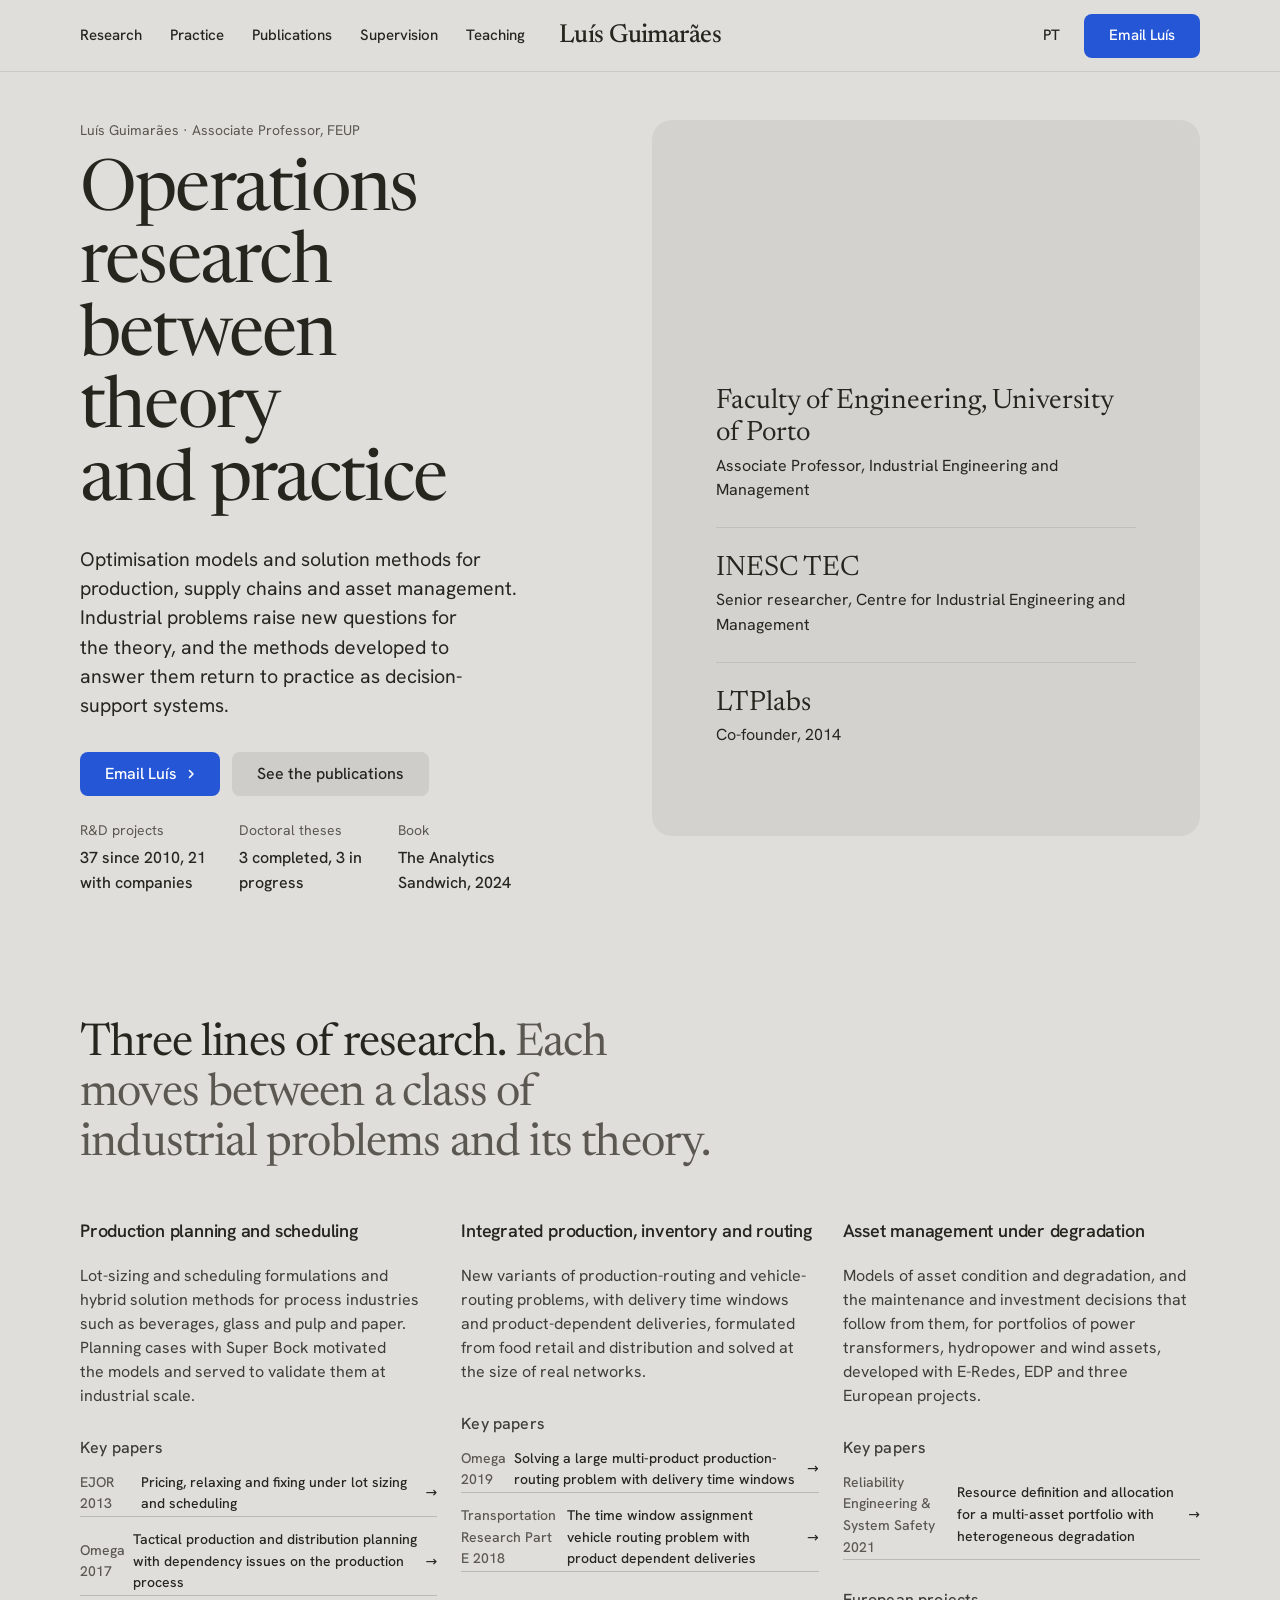
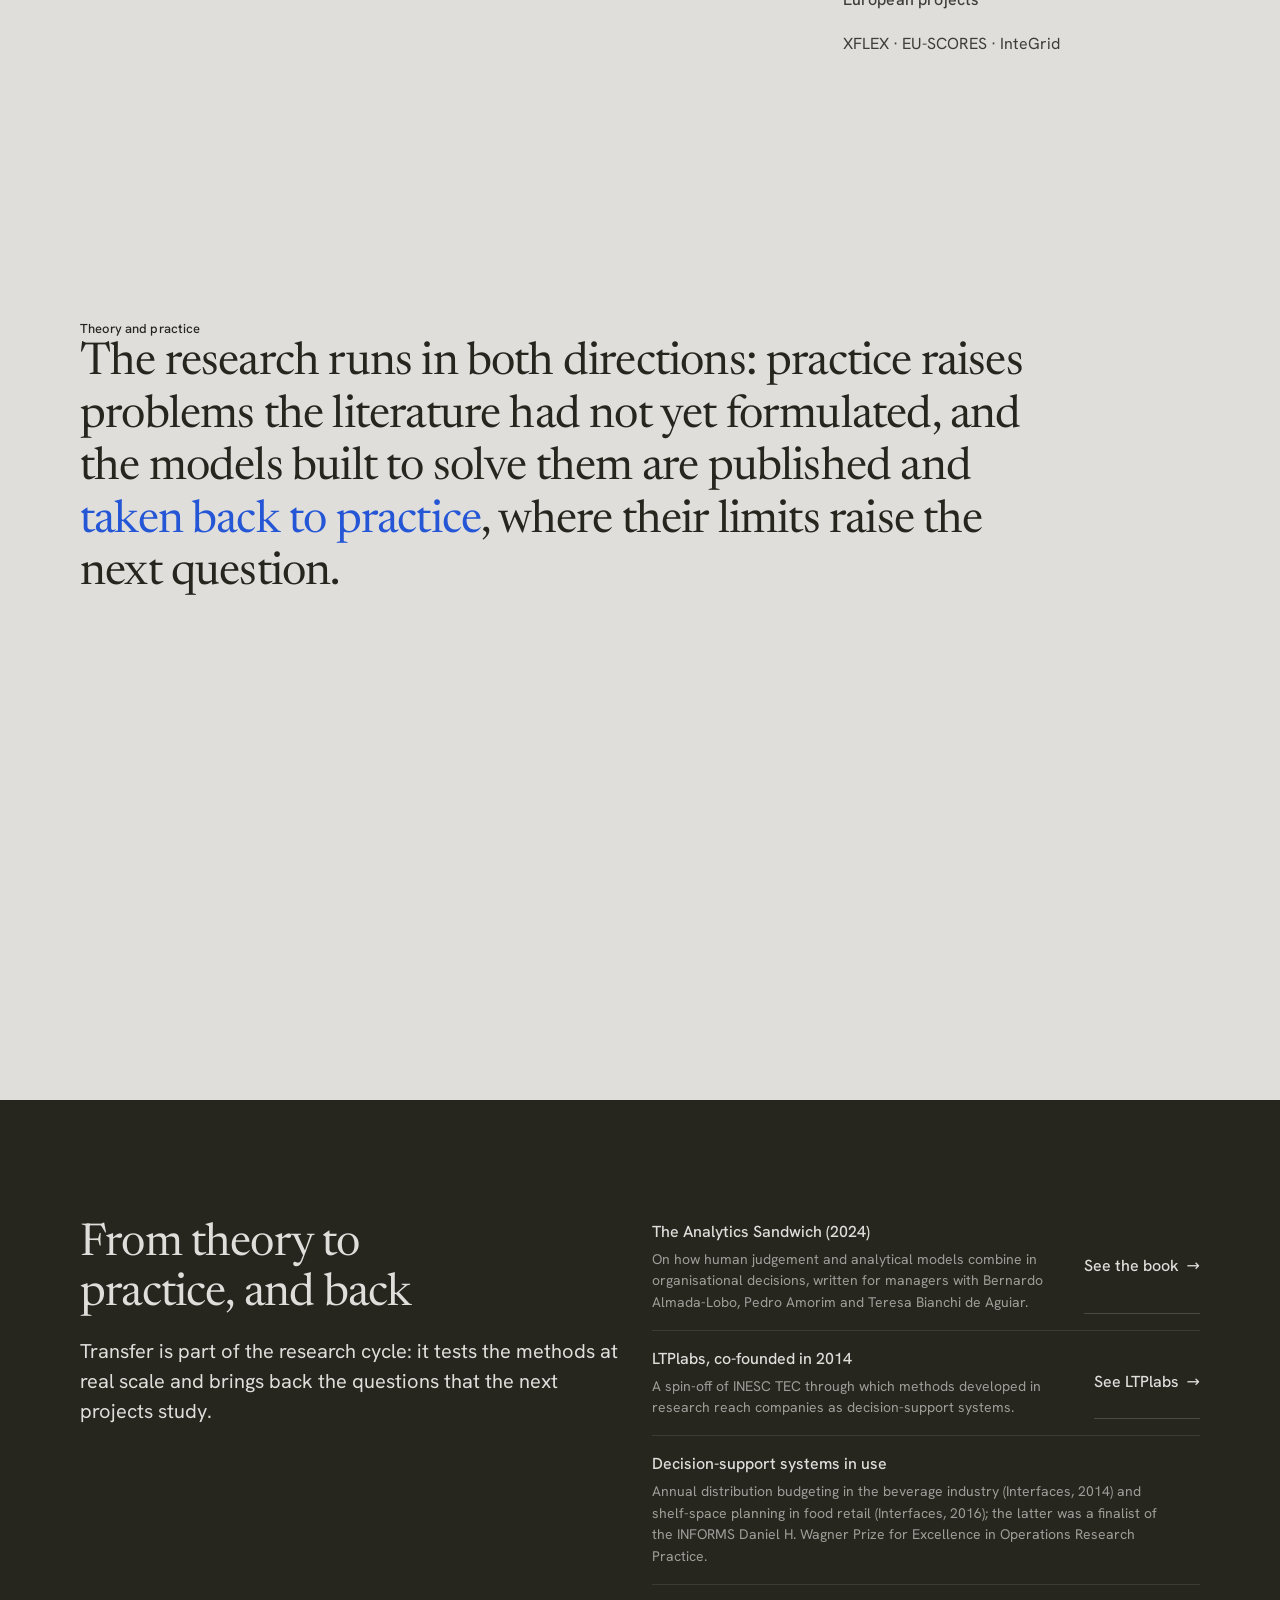
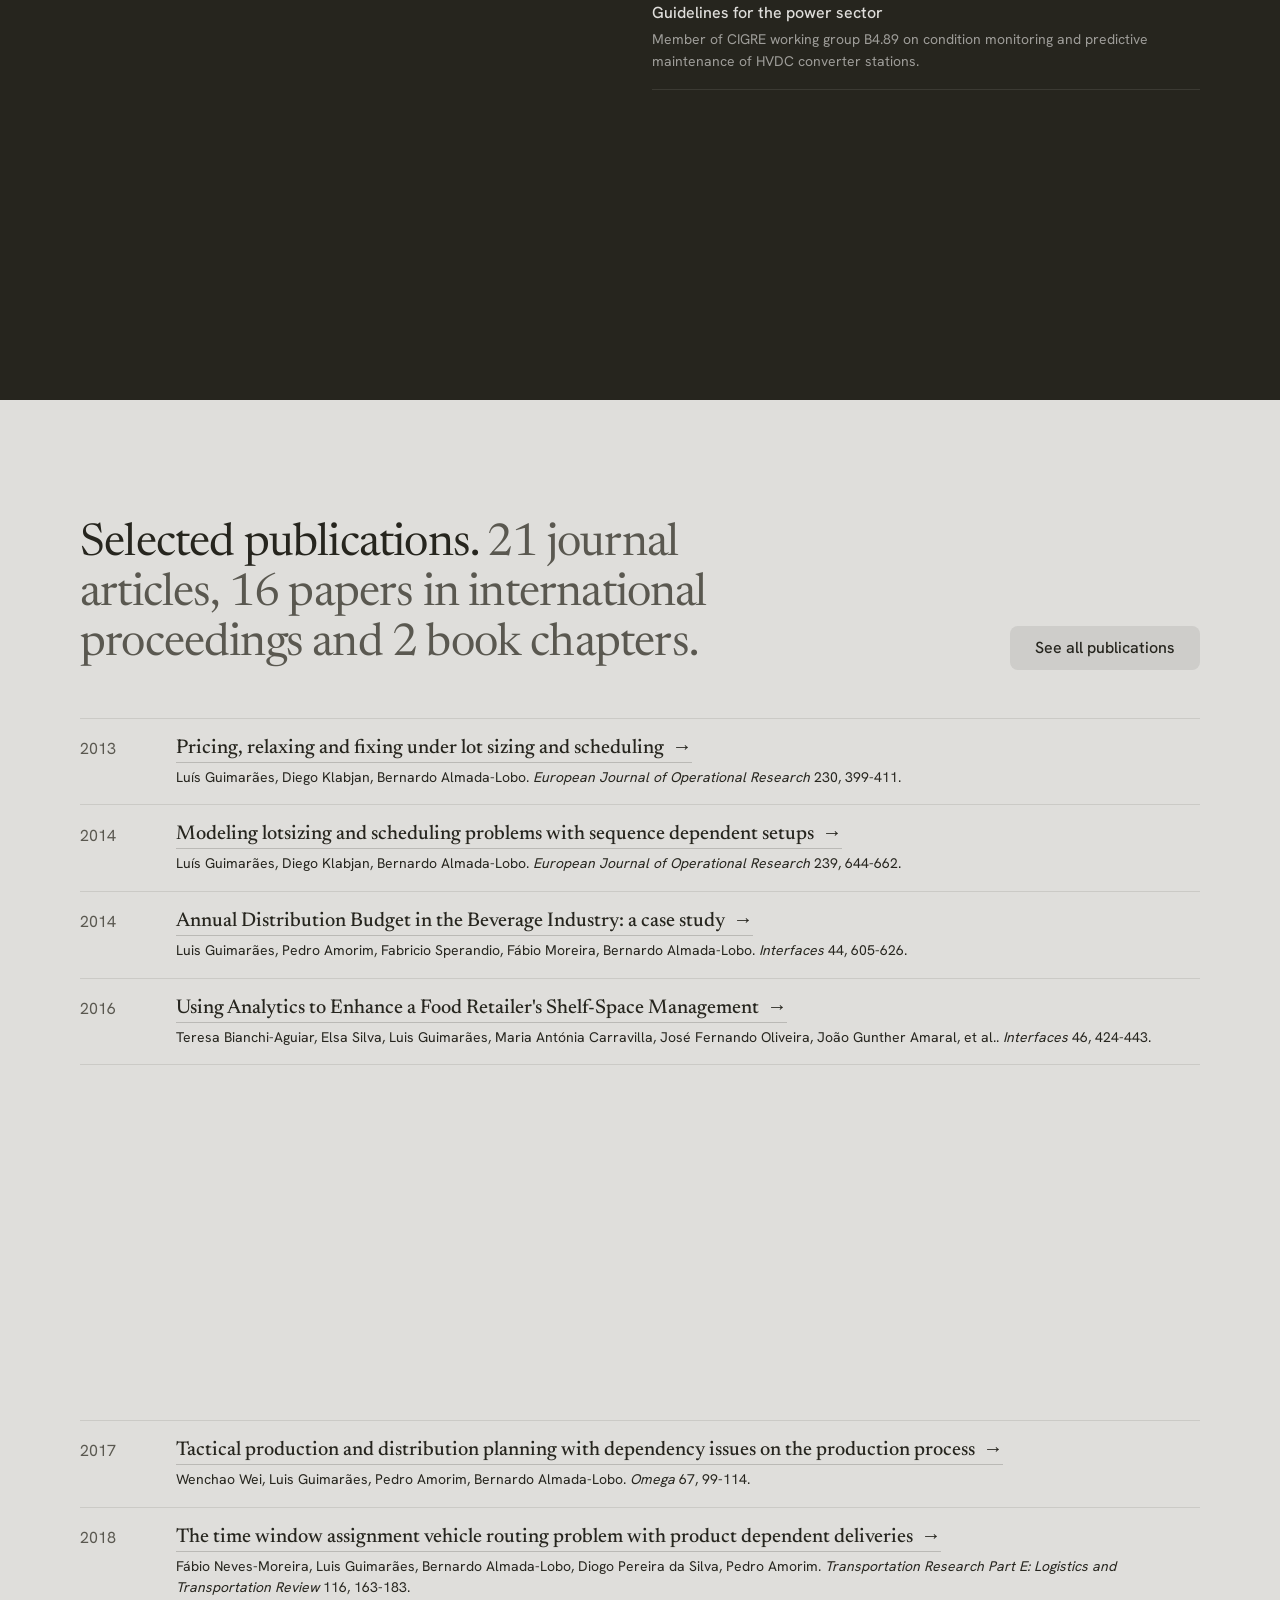
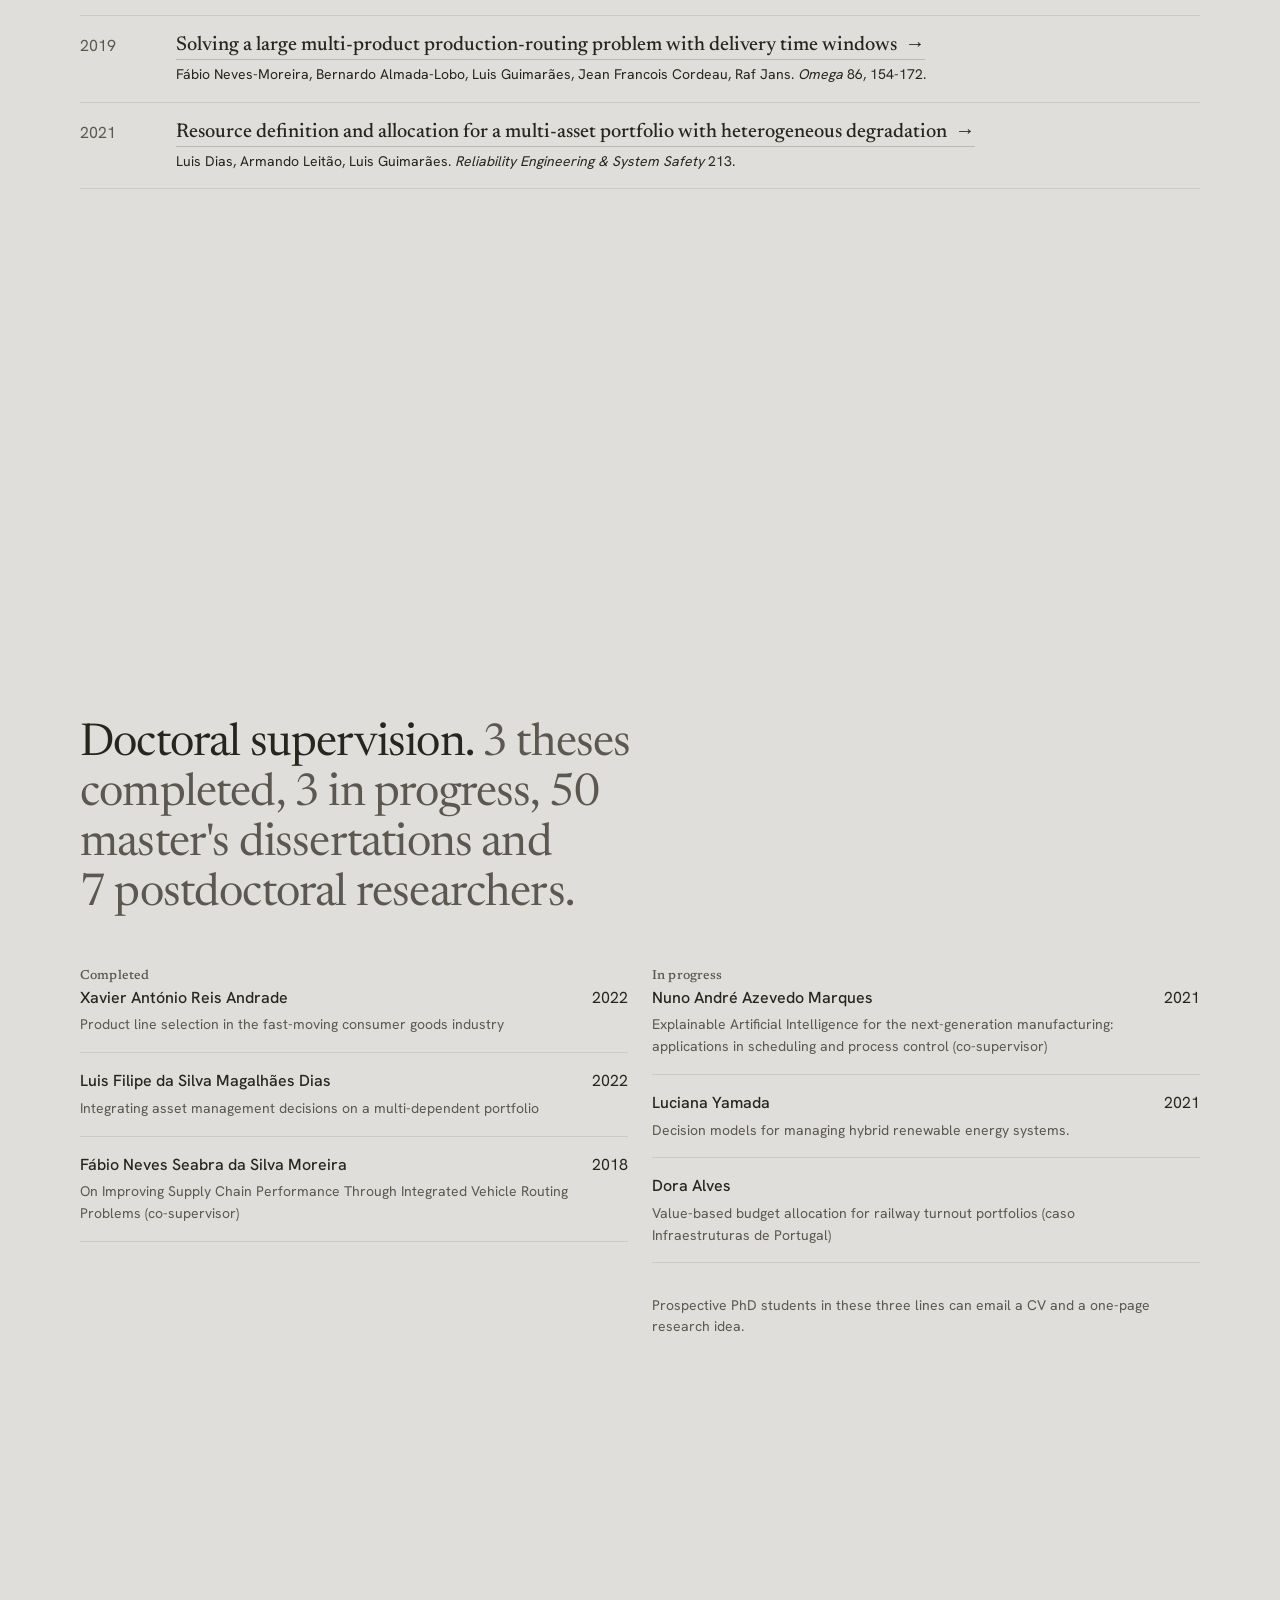
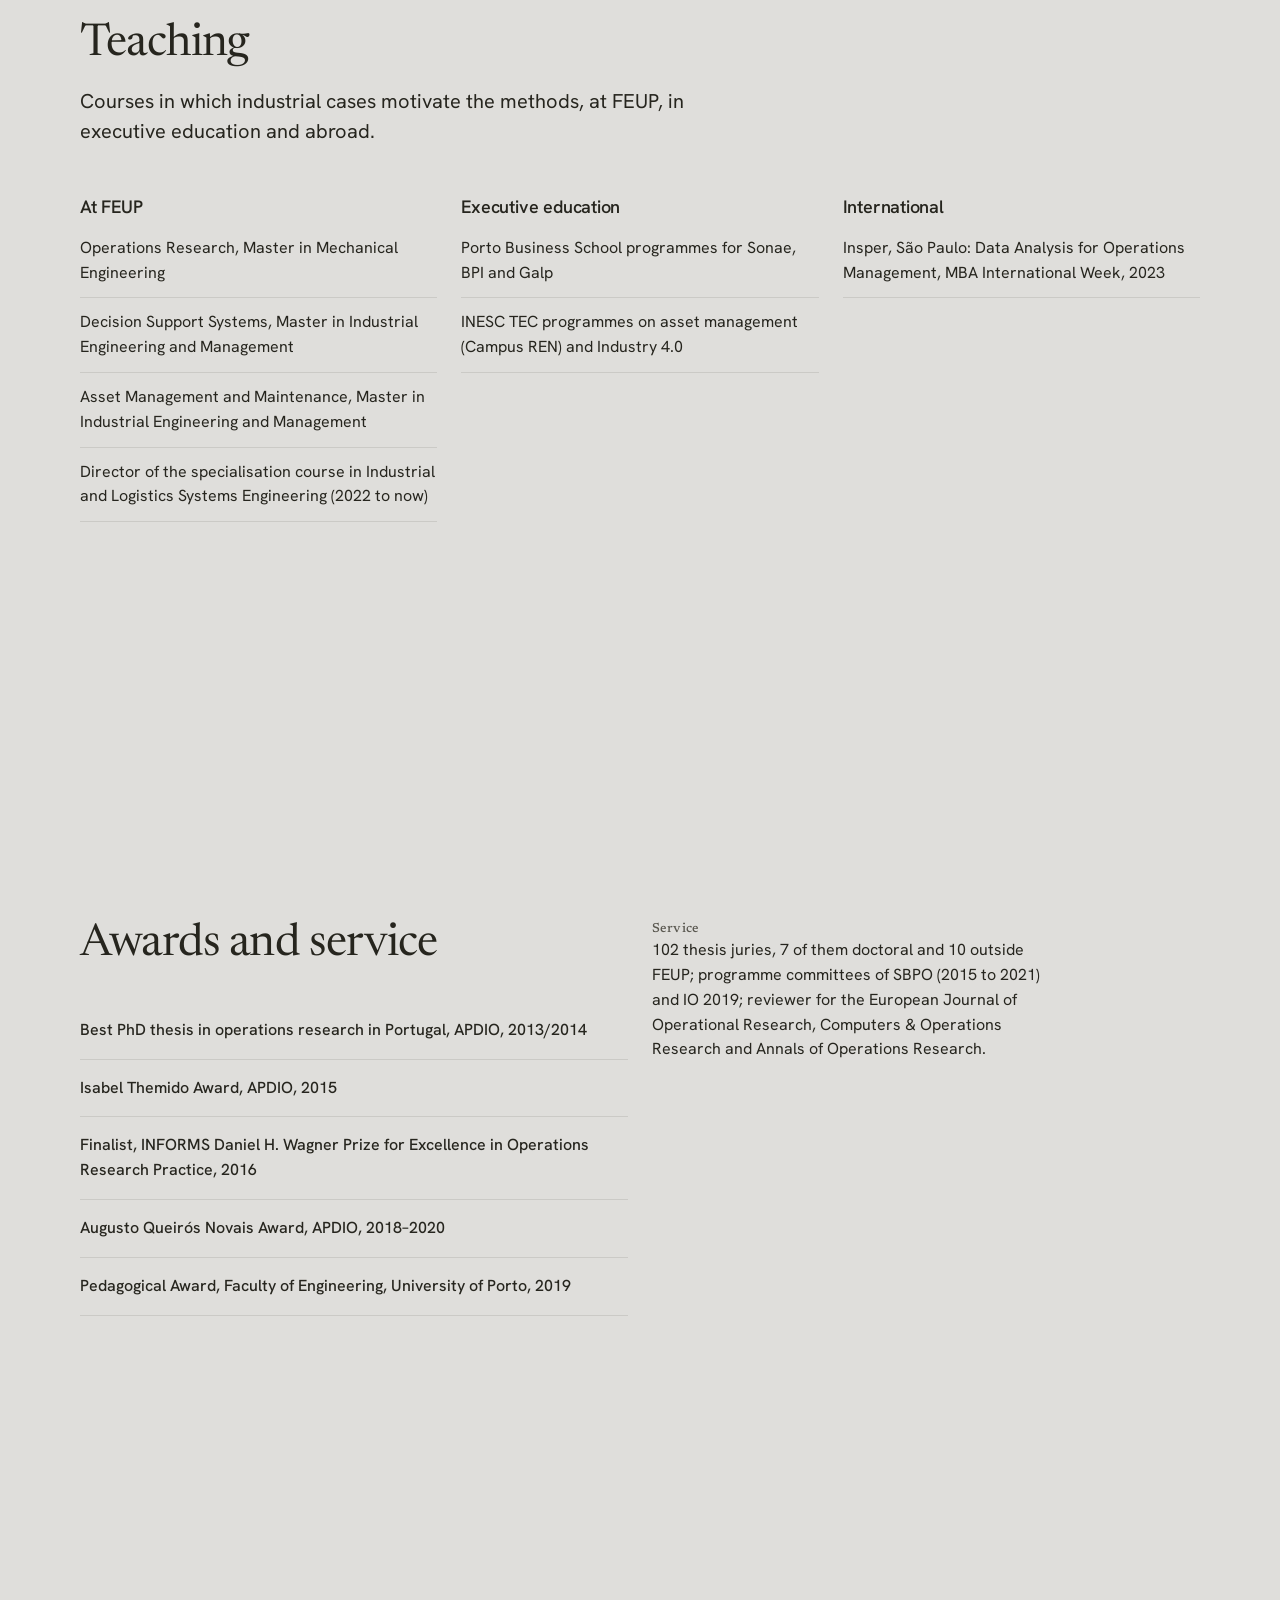
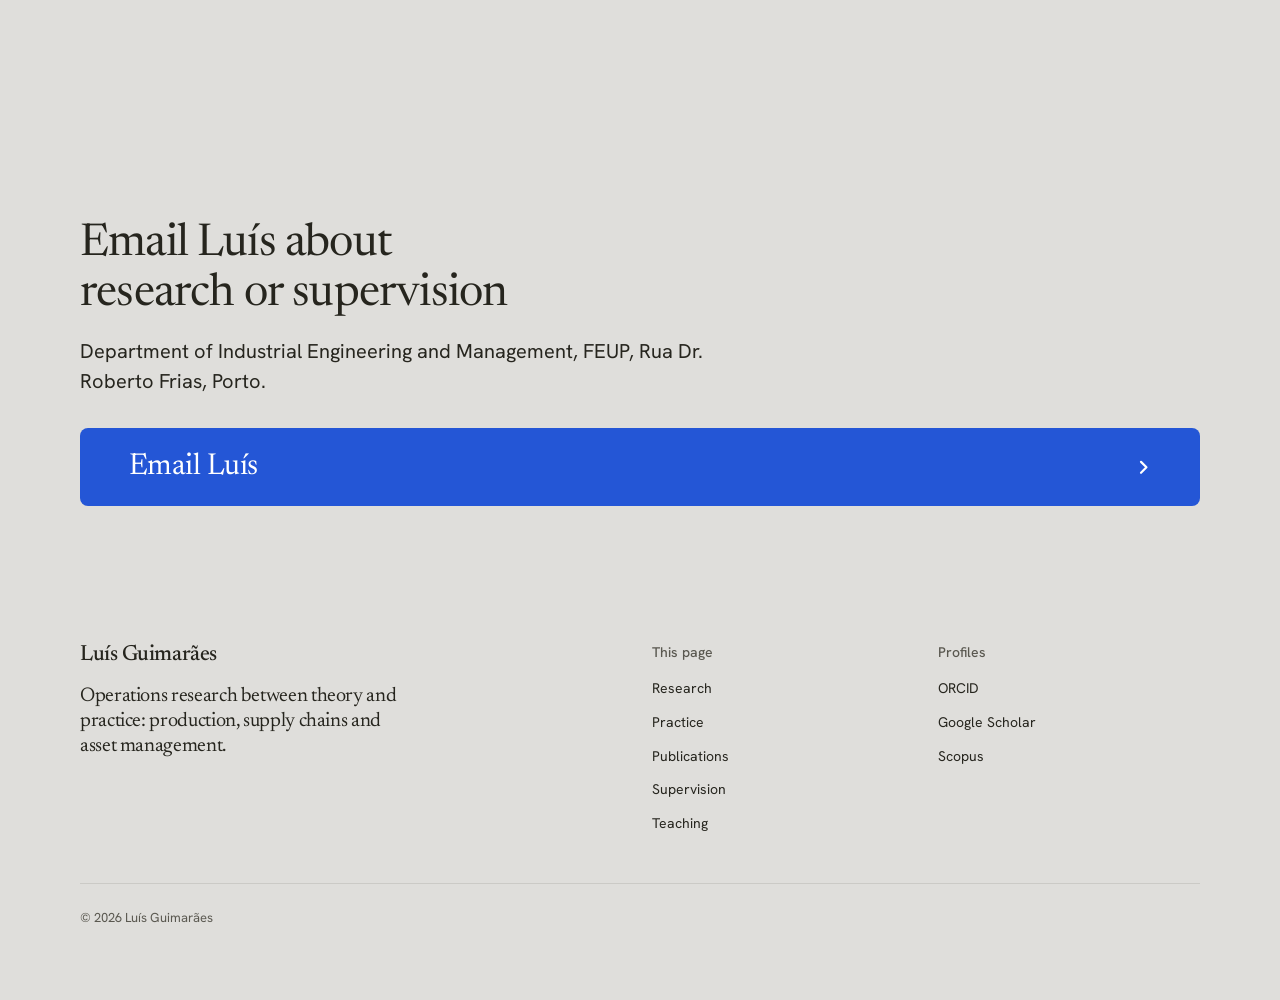
==== commit e53d05d2: "site: gerado de cv-base@0ff855a" ====
--- a/index.html
+++ b/index.html
@@ -3,11 +3,11 @@
 <head>
 <meta charset="utf-8">
 <meta name="viewport" content="width=device-width, initial-scale=1, viewport-fit=cover">
-<title>Luís Guimarães: operations research for industrial decisions, FEUP</title>
-<meta name="description" content="Luís Guimarães, Associate Professor at FEUP and senior researcher at INESC TEC, builds optimisation models and decision-support systems for production, supply chains and energy assets.">
+<title>Luís Guimarães: operations research between theory and practice, FEUP</title>
+<meta name="description" content="Luís Guimarães, Associate Professor at FEUP and senior researcher at INESC TEC, works in operations research on production planning, supply chains and asset management, linking theory and practice.">
 <meta property="og:type" content="profile">
-<meta property="og:title" content="Luís Guimarães: operations research for industrial decisions, FEUP">
-<meta property="og:description" content="Optimisation models and decision-support systems for production, supply chains and energy assets, developed with companies and used in their daily planning.">
+<meta property="og:title" content="Luís Guimarães: operations research between theory and practice, FEUP">
+<meta property="og:description" content="Optimisation models and solution methods for production, supply chains and asset management. Industrial problems raise new questions for the theory, and the methods developed to answer them return to practice as decision-support systems.">
 <meta name="twitter:card" content="summary">
 <link rel="icon" href="assets/favicon.svg" type="image/svg+xml">
 <meta name="theme-color" content="#dfdedb">
@@ -72,8 +72,8 @@
     <div class="wrap"><div class="hero-text grid hero__grid">
       <div class="hero__text span-5">
         <p class="hero__kicker">Luís Guimarães · Associate Professor, FEUP</p>
-        <h1 id="hero-h">Operations research for industrial decisions</h1>
-        <p class="hero__lead">Optimisation models and decision-support systems for production, supply chains and energy assets, developed with companies and used in their daily planning.</p>
+        <h1 id="hero-h">Operations research between theory and practice</h1>
+        <p class="hero__lead">Optimisation models and solution methods for production, supply chains and asset management. Industrial problems raise new questions for the theory, and the methods developed to answer them return to practice as decision-support systems.</p>
         <div class="btn-row">
           <a class="btn btn--primary" href="mailto:lguimaraes@fe.up.pt">Email Luís<svg class="m-arrow" viewBox="0 0 12 12" aria-hidden="true"><path class="m-arrow__stem" d="M1 6h8"/><path class="m-arrow__head" d="M4.5 2.5 8 6l-3.5 3.5"/></svg></a>
           <a class="btn btn--secondary" href="#publications">See the publications</a>
@@ -91,23 +91,23 @@
 
   <section class="section" id="research" aria-labelledby="research-h">
     <div class="wrap">
-      <div class="section-head"><h2 id="research-h">Three lines of research. <span class="muted">Each grew out of projects with industry.</span></h2></div>
+      <div class="section-head"><h2 id="research-h">Three lines of research. <span class="muted">Each moves between a class of industrial problems and its theory.</span></h2></div>
       <div class="grid grid--top">
         <article class="card card--open span-4 line-card">
-          <h3>Plans production in process industries</h3>
-          <p>Lot-sizing and scheduling models for beverages, glass and pulp and paper, from the long-term planning system built with Super Bock to dispatching rules learned from data.</p>
+          <h3>Production planning and scheduling</h3>
+          <p>Lot-sizing and scheduling formulations and hybrid solution methods for process industries such as beverages, glass and pulp and paper. Planning cases with Super Bock motivated the models and served to validate them at industrial scale.</p>
           <p class="t-label muted">Key papers</p>
           <ul class="refs"><li><a class="link" href="https://doi.org/10.1016/j.ejor.2013.04.030"><span class="refs__venue">EJOR 2013</span> Pricing, relaxing and fixing under lot sizing and scheduling</a></li><li><a class="link" href="https://doi.org/10.1016/j.omega.2016.04.004"><span class="refs__venue">Omega 2017</span> Tactical production and distribution planning with dependency issues on the production process</a></li></ul>
         </article>
         <article class="card card--open span-4 line-card">
-          <h3>Routes deliveries and stock across supply chains</h3>
-          <p>Production-routing and inventory-routing problems for food retail and distribution, solved at the size of a real network.</p>
+          <h3>Integrated production, inventory and routing</h3>
+          <p>New variants of production-routing and vehicle-routing problems, with delivery time windows and product-dependent deliveries, formulated from food retail and distribution and solved at the size of real networks.</p>
           <p class="t-label muted">Key papers</p>
           <ul class="refs"><li><a class="link" href="https://doi.org/10.1016/j.omega.2018.07.006"><span class="refs__venue">Omega 2019</span> Solving a large multi-product production-routing problem with delivery time windows</a></li><li><a class="link" href="https://doi.org/10.1016/j.tre.2018.03.004"><span class="refs__venue">Transportation Research Part E 2018</span> The time window assignment vehicle routing problem with product dependent deliveries</a></li></ul>
         </article>
         <article class="card card--open span-4 line-card">
-          <h3>Schedules maintenance of energy assets</h3>
-          <p>Health indices, maintenance policies and budget allocation for power transformers, hydropower and wind, with E-Redes, EDP and three European projects.</p>
+          <h3>Asset management under degradation</h3>
+          <p>Models of asset condition and degradation, and the maintenance and investment decisions that follow from them, for portfolios of power transformers, hydropower and wind assets, developed with E-Redes, EDP and three European projects.</p>
           <p class="t-label muted">Key papers</p>
           <ul class="refs"><li><a class="link" href="https://doi.org/10.1016/j.ress.2021.107768"><span class="refs__venue">Reliability Engineering &amp; System Safety 2021</span> Resource definition and allocation for a multi-asset portfolio with heterogeneous degradation</a></li></ul>
 <p class="t-label muted">European projects</p>
@@ -116,22 +116,22 @@
     </div>
   </section>
 
-  <section class="section statement" id="statement" data-moment="word-highlight" aria-label="Research with industry">
-    <div class="wrap">
-      <p class="t-label">Research with industry</p>
-      <p class="mo-wh__text">Of 37 research projects, 21 were funded by companies, and the planning systems built in them are <strong>used by planners</strong> in beverages, retail and energy.</p>
+  <section class="section statement" id="statement" data-moment="word-highlight" aria-label="Theory and practice">
+    <div class="wrap">
+      <p class="t-label">Theory and practice</p>
+      <p class="mo-wh__text">The research runs in both directions: practice raises problems the literature had not yet formulated, and the models built to solve them are published and <strong>taken back to practice</strong>, where their limits raise the next question.</p>
     </div>
   </section>
 
   <section class="section ground-inverse" id="practice" aria-labelledby="practice-h">
     <div class="wrap grid grid--top">
       <div class="span-6">
-        <div class="section-head"><h2 id="practice-h">From models to daily use</h2><p>Research that leaves the university as a book, a company and systems that planners run.</p></div>
+        <div class="section-head"><h2 id="practice-h">From theory to practice, and back</h2><p>Transfer is part of the research cycle: it tests the methods at real scale and brings back the questions that the next projects study.</p></div>
       </div>
       <ul class="rows span-6 start-7">
-        <li><span class="rows__name">The Analytics Sandwich (2024)<small>A book for executives on combining human judgement with analytics and AI, written with Bernardo Almada-Lobo, Pedro Amorim and Teresa Bianchi de Aguiar.</small></span><a class="rows__value link" href="https://theanalyticssandwich.ltplabs.com">See the book</a></li>
-        <li><span class="rows__name">LTPlabs, co-founded in 2014<small>A spin-off of INESC TEC that builds decision-intelligence and analytics systems for companies.</small></span><a class="rows__value link" href="https://ltplabs.com">See LTPlabs</a></li>
-        <li><span class="rows__name">Planning systems in industry<small>Annual production and distribution budgets in the beverage industry, and shelf-space planning for a food retailer, finalist of the INFORMS Daniel H. Wagner Prize in 2016.</small></span><span class="rows__value"></span></li>
+        <li><span class="rows__name">The Analytics Sandwich (2024)<small>On how human judgement and analytical models combine in organisational decisions, written for managers with Bernardo Almada-Lobo, Pedro Amorim and Teresa Bianchi de Aguiar.</small></span><a class="rows__value link" href="https://theanalyticssandwich.ltplabs.com">See the book</a></li>
+        <li><span class="rows__name">LTPlabs, co-founded in 2014<small>A spin-off of INESC TEC through which methods developed in research reach companies as decision-support systems.</small></span><a class="rows__value link" href="https://ltplabs.com">See LTPlabs</a></li>
+        <li><span class="rows__name">Decision-support systems in use<small>Annual distribution budgeting in the beverage industry (Interfaces, 2014) and shelf-space planning in food retail (Interfaces, 2016); the latter was a finalist of the INFORMS Daniel H. Wagner Prize for Excellence in Operations Research Practice.</small></span><span class="rows__value"></span></li>
         <li><span class="rows__name">Guidelines for the power sector<small>Member of CIGRE working group B4.89 on condition monitoring and predictive maintenance of HVDC converter stations.</small></span><span class="rows__value"></span></li>
       </ul>
     </div>
@@ -182,7 +182,7 @@
 
   <section class="section" id="teaching" aria-labelledby="teach-h">
     <div class="wrap">
-      <div class="section-head"><h2 id="teach-h">Teaching</h2><p>Courses at FEUP, executive education for companies and an MBA week in São Paulo.</p></div>
+      <div class="section-head"><h2 id="teach-h">Teaching</h2><p>Courses in which industrial cases motivate the methods, at FEUP, in executive education and abroad.</p></div>
       <div class="grid grid--top">
         <div class="card card--open span-4 teach-col"><h3>At FEUP</h3><ul><li>Operations Research, Master in Mechanical Engineering</li><li>Decision Support Systems, Master in Industrial Engineering and Management</li><li>Asset Management and Maintenance, Master in Industrial Engineering and Management</li><li>Director of the specialisation course in Industrial and Logistics Systems Engineering (2022 to now)</li></ul></div>
         <div class="card card--open span-4 teach-col"><h3>Executive education</h3><ul><li>Porto Business School programmes for Sonae, BPI and Galp</li><li>INESC TEC programmes on asset management (Campus REN) and Industry 4.0</li></ul></div>
@@ -218,7 +218,7 @@
       <div class="grid">
         <div class="span-6 stack-4">
           <a class="nav__logo" href="#top">Luís Guimarães</a>
-          <p class="footer__lede">Operations research for production, supply chains and energy assets.</p>
+          <p class="footer__lede">Operations research between theory and practice: production, supply chains and asset management.</p>
         </div>
         <div class="span-3 start-7 footer__col"><h3>This page</h3><ul>
           <li><a href="#research">Research</a></li><li><a href="#practice">Practice</a></li>
